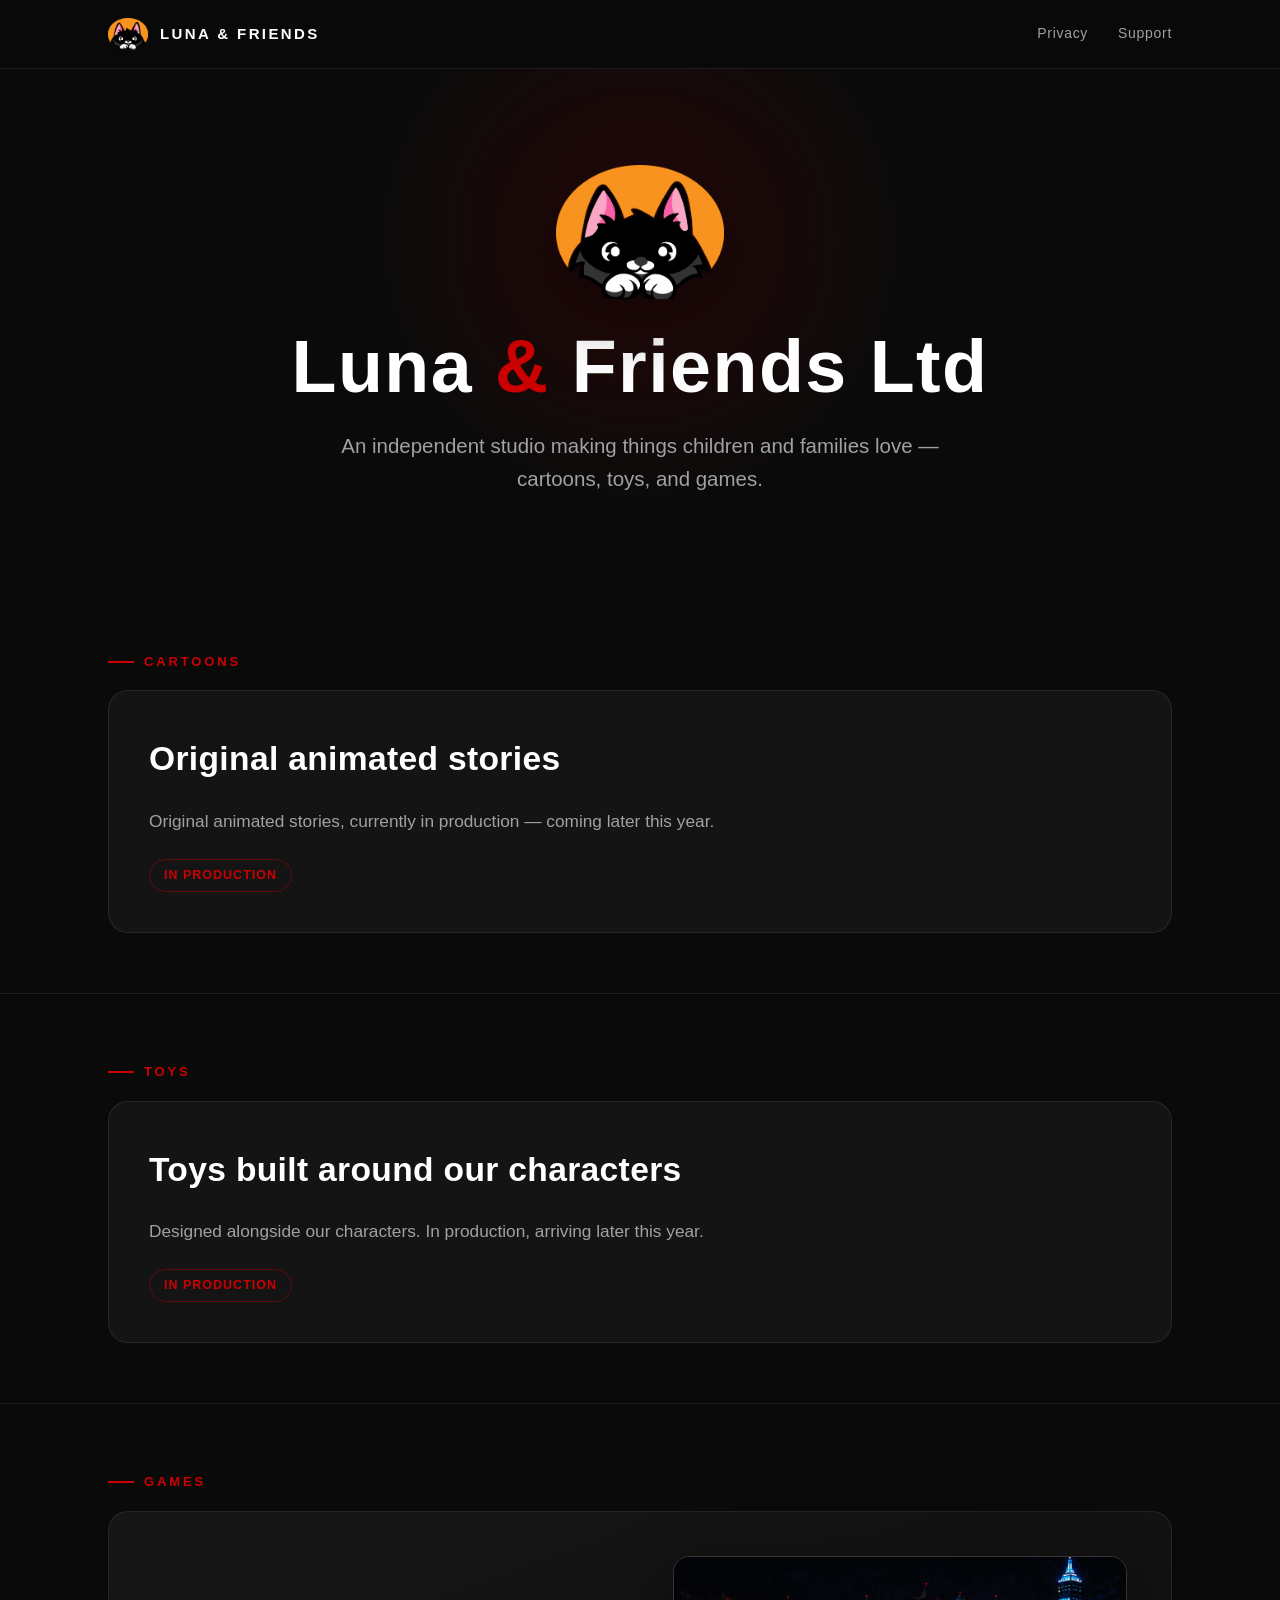
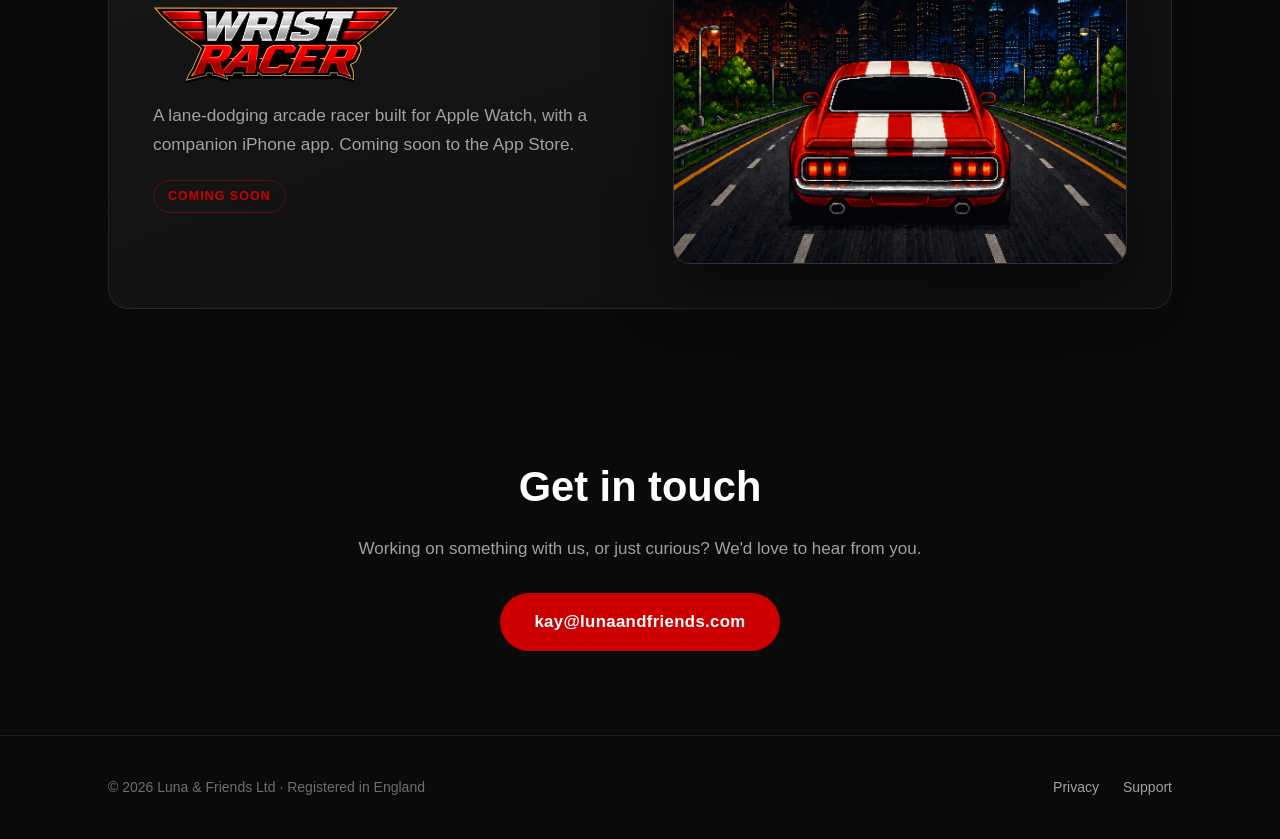
==== index.html @ 14984821 "Add copyright notice to footer on all pages Co-Authored-By: Claude Opus 4.8 (1M context) <noreply@an" ====
<!DOCTYPE html>
<html lang="en">
<head>
  <meta charset="UTF-8" />
  <meta name="viewport" content="width=device-width, initial-scale=1.0" />
  <title>Luna &amp; Friends Ltd — cartoons, toys &amp; games for children and families</title>
  <meta name="description" content="Luna & Friends Ltd is an independent studio making things children and families love — cartoons, toys, and games, including the Apple Watch racer Wrist Racer." />
  <meta name="theme-color" content="#0A0A0A" />
  <link rel="icon" href="images/favicon.ico" sizes="any" />
  <link rel="icon" type="image/png" sizes="32x32" href="images/favicon-32.png" />
  <link rel="icon" type="image/png" sizes="16x16" href="images/favicon-16.png" />
  <link rel="apple-touch-icon" href="images/apple-touch-icon.png" />
  <link rel="stylesheet" href="styles.css" />
</head>
<body>
  <header class="nav">
    <div class="wrap nav-inner">
      <a class="brand" href="index.html" aria-label="Luna & Friends home">
        <img src="images/mascot.png" alt="Luna & Friends mascot" />
        <span class="brand-name">Luna &amp; Friends</span>
      </a>
      <nav class="nav-links">
        <a href="privacy.html">Privacy</a>
        <a href="support.html">Support</a>
      </nav>
    </div>
  </header>

  <main>
    <section class="hero">
      <div class="wrap">
        <img class="hero-mascot" src="images/mascot.png" alt="Luna, the Luna & Friends cat mascot, in front of a warm sun" />
        <h1>Luna <span class="amp">&amp;</span> Friends Ltd</h1>
        <p class="tagline">An independent studio making things children and families love — cartoons, toys, and games.</p>
      </div>
    </section>

    <section class="section" id="cartoons">
      <div class="wrap">
        <p class="eyebrow">Cartoons</p>
        <div class="card">
          <h2>Original animated stories</h2>
          <p>Original animated stories, currently in production — coming later this year.</p>
          <span class="status">In production</span>
        </div>
      </div>
    </section>

    <section class="section" id="toys">
      <div class="wrap">
        <p class="eyebrow">Toys</p>
        <div class="card">
          <h2>Toys built around our characters</h2>
          <p>Designed alongside our characters. In production, arriving later this year.</p>
          <span class="status">In production</span>
        </div>
      </div>
    </section>

    <section class="section" id="games">
      <div class="wrap">
        <p class="eyebrow">Games</p>
        <div class="card game-card">
          <div class="game-copy">
            <h2 class="game-title"><img src="images/wrist-racer-logo.png" alt="Wrist Racer" /></h2>
            <p>A lane-dodging arcade racer built for Apple Watch, with a companion iPhone app. Coming soon to the App Store.</p>
            <span class="status">Coming soon</span>
          </div>
          <div class="game-media">
            <img src="images/wrist-racer-hero.png" alt="Wrist Racer key art — a red muscle car racing down a neon city highway" />
          </div>
        </div>
      </div>
    </section>

    <section class="contact" id="contact">
      <div class="wrap">
        <h2>Get in touch</h2>
        <p>Working on something with us, or just curious? We'd love to hear from you.</p>
        <a class="mail-btn" href="mailto:kay@lunaandfriends.com">kay@lunaandfriends.com</a>
      </div>
    </section>
  </main>

  <footer class="footer">
    <div class="wrap footer-inner">
      <span>&copy; 2026 Luna &amp; Friends Ltd · Registered in England</span>
      <nav class="footer-links">
        <a href="privacy.html">Privacy</a>
        <a href="support.html">Support</a>
      </nav>
    </div>
  </footer>
</body>
</html>
---- styles.css ----
/* Luna & Friends Ltd — dark premium */
:root {
  --bg: #0A0A0A;
  --bg-elev: #121212;
  --bg-card: #141414;
  --text: #FFFFFF;
  --muted: #A1A1A1;
  --muted-dim: #6E6E6E;
  --accent: #CC0000;
  --accent-hover: #FF1A1A;
  --border: rgba(255, 255, 255, 0.08);
  --border-strong: rgba(255, 255, 255, 0.14);
  --maxw: 1120px;
  --font: -apple-system, BlinkMacSystemFont, "Segoe UI", Roboto, Oxygen,
    Ubuntu, Cantarell, "Helvetica Neue", Arial, sans-serif;
}

* { box-sizing: border-box; }

html { -webkit-text-size-adjust: 100%; scroll-behavior: smooth; }

body {
  margin: 0;
  background: var(--bg);
  color: var(--text);
  font-family: var(--font);
  font-size: 17px;
  line-height: 1.65;
  -webkit-font-smoothing: antialiased;
  text-rendering: optimizeLegibility;
}

img { max-width: 100%; display: block; }

a { color: inherit; text-decoration: none; }

::selection { background: var(--accent); color: #fff; }

.wrap {
  width: 100%;
  max-width: var(--maxw);
  margin: 0 auto;
  padding: 0 28px;
}

/* ---------- Nav ---------- */
.nav {
  position: sticky;
  top: 0;
  z-index: 50;
  background: rgba(10, 10, 10, 0.82);
  backdrop-filter: saturate(160%) blur(14px);
  -webkit-backdrop-filter: saturate(160%) blur(14px);
  border-bottom: 1px solid var(--border);
}
.nav-inner {
  display: flex;
  align-items: center;
  justify-content: space-between;
  height: 68px;
}
.brand {
  display: flex;
  align-items: center;
  gap: 12px;
}
.brand img { width: 40px; height: 40px; object-fit: contain; }
.brand-name {
  font-size: 15px;
  font-weight: 700;
  letter-spacing: 0.16em;
  text-transform: uppercase;
}
.nav-links {
  display: flex;
  align-items: center;
  gap: 30px;
  font-size: 14px;
  font-weight: 500;
  letter-spacing: 0.05em;
}
.nav-links a {
  color: var(--muted);
  transition: color 0.18s ease;
}
.nav-links a:hover { color: var(--text); }

/* ---------- Hero ---------- */
.hero {
  text-align: center;
  padding: 96px 0 88px;
  position: relative;
  overflow: hidden;
}
.hero::before {
  content: "";
  position: absolute;
  top: -140px;
  left: 50%;
  transform: translateX(-50%);
  width: 620px;
  height: 620px;
  max-width: 120vw;
  background: radial-gradient(circle, rgba(204, 0, 0, 0.16) 0%, rgba(204, 0, 0, 0) 62%);
  pointer-events: none;
  z-index: 0;
}
.hero .wrap { position: relative; z-index: 1; }
.hero-mascot {
  width: 168px;
  height: auto;
  margin: 0 auto 30px;
  filter: drop-shadow(0 14px 40px rgba(0, 0, 0, 0.55));
}
.hero h1 {
  margin: 0;
  font-size: clamp(2.4rem, 7vw, 4.6rem);
  font-weight: 800;
  letter-spacing: 0.02em;
  line-height: 1.02;
}
.hero h1 .amp { color: var(--accent); }
.hero .tagline {
  margin: 26px auto 0;
  max-width: 620px;
  font-size: clamp(1.05rem, 2.4vw, 1.28rem);
  color: var(--muted);
  line-height: 1.6;
}

/* ---------- Section frame ---------- */
.section { padding: 60px 0; }
.section + .section { border-top: 1px solid var(--border); }

.eyebrow {
  display: inline-flex;
  align-items: center;
  gap: 10px;
  font-size: 13px;
  font-weight: 700;
  letter-spacing: 0.22em;
  text-transform: uppercase;
  color: var(--accent);
  margin: 0 0 18px;
}
.eyebrow::before {
  content: "";
  width: 26px;
  height: 2px;
  background: var(--accent);
  display: inline-block;
}

.card {
  display: grid;
  grid-template-columns: 1fr;
  gap: 20px;
  background: var(--bg-card);
  border: 1px solid var(--border);
  border-radius: 20px;
  padding: 40px;
  transition: border-color 0.2s ease, transform 0.2s ease;
}
.card:hover { border-color: var(--border-strong); }
.card h2 {
  margin: 0;
  font-size: clamp(1.6rem, 4vw, 2.1rem);
  font-weight: 800;
  letter-spacing: 0.01em;
}
.card p {
  margin: 0;
  color: var(--muted);
  max-width: 640px;
  font-size: 1.08rem;
}
.status {
  display: inline-block;
  justify-self: start;
  margin-top: 4px;
  font-size: 12.5px;
  font-weight: 600;
  letter-spacing: 0.08em;
  text-transform: uppercase;
  color: var(--accent);
  border: 1px solid rgba(204, 0, 0, 0.4);
  border-radius: 999px;
  padding: 5px 14px;
}

/* Featured game card with hero image */
.game-card {
  grid-template-columns: 1.05fr 1fr;
  align-items: center;
  gap: 44px;
  padding: 44px;
  background: linear-gradient(160deg, #161616 0%, #0f0f0f 100%);
}
.game-card .game-copy { display: flex; flex-direction: column; gap: 18px; align-items: flex-start; }
.game-media {
  border-radius: 16px;
  overflow: hidden;
  border: 1px solid var(--border-strong);
  box-shadow: 0 24px 60px rgba(0, 0, 0, 0.5);
  line-height: 0;
}
.game-media img { width: 100%; height: auto; }

/* Wrist Racer wordmark used as the card title */
.game-title { margin: 0; line-height: 0; }
.game-title img {
  width: 300px;
  max-width: 82%;
  height: auto;
  display: block;
}

/* ---------- Contact ---------- */
.contact { text-align: center; padding: 84px 0; }
.contact h2 {
  margin: 0 0 14px;
  font-size: clamp(1.8rem, 5vw, 2.6rem);
  font-weight: 800;
}
.contact p { margin: 0 0 30px; color: var(--muted); }
.mail-btn {
  display: inline-block;
  background: var(--accent);
  color: #fff;
  font-weight: 700;
  letter-spacing: 0.02em;
  font-size: 1.05rem;
  padding: 15px 34px;
  border-radius: 999px;
  transition: background 0.18s ease, transform 0.18s ease;
}
.mail-btn:hover { background: var(--accent-hover); transform: translateY(-1px); }

/* ---------- Footer ---------- */
.footer {
  border-top: 1px solid var(--border);
  padding: 40px 0;
  color: var(--muted-dim);
  font-size: 14px;
}
.footer-inner {
  display: flex;
  flex-wrap: wrap;
  align-items: center;
  justify-content: space-between;
  gap: 16px;
}
.footer-links { display: flex; gap: 24px; }
.footer-links a { color: var(--muted); transition: color 0.18s ease; }
.footer-links a:hover { color: var(--text); }

/* ---------- Content pages (privacy / support) ---------- */
.page { padding: 64px 0 40px; }
.page-head { max-width: 760px; }
.page-head h1 {
  margin: 0 0 10px;
  font-size: clamp(2rem, 6vw, 3rem);
  font-weight: 800;
}
.page-head .updated {
  color: var(--muted-dim);
  font-size: 14px;
  letter-spacing: 0.04em;
}
.prose { max-width: 760px; margin-top: 40px; }
.prose h2 {
  font-size: 1.35rem;
  font-weight: 700;
  margin: 40px 0 12px;
}
.prose p { color: var(--muted); margin: 0 0 18px; }
.prose ul { color: var(--muted); padding-left: 22px; margin: 0 0 18px; }
.prose li { margin-bottom: 10px; }
.prose a { color: var(--accent); }
.prose a:hover { color: var(--accent-hover); }
.prose strong { color: var(--text); font-weight: 600; }

/* ---------- Responsive ---------- */
@media (max-width: 760px) {
  body { font-size: 16px; }
  .wrap { padding: 0 20px; }
  .brand-name { display: none; }
  .nav-links { gap: 22px; }
  .hero { padding: 66px 0 58px; }
  .hero-mascot { width: 132px; }
  .card { padding: 30px 24px; }
  .game-card { grid-template-columns: 1fr; gap: 28px; padding: 28px 22px; }
  .game-card .game-media { order: -1; }
  .section { padding: 46px 0; }
  .contact { padding: 62px 0; }
}
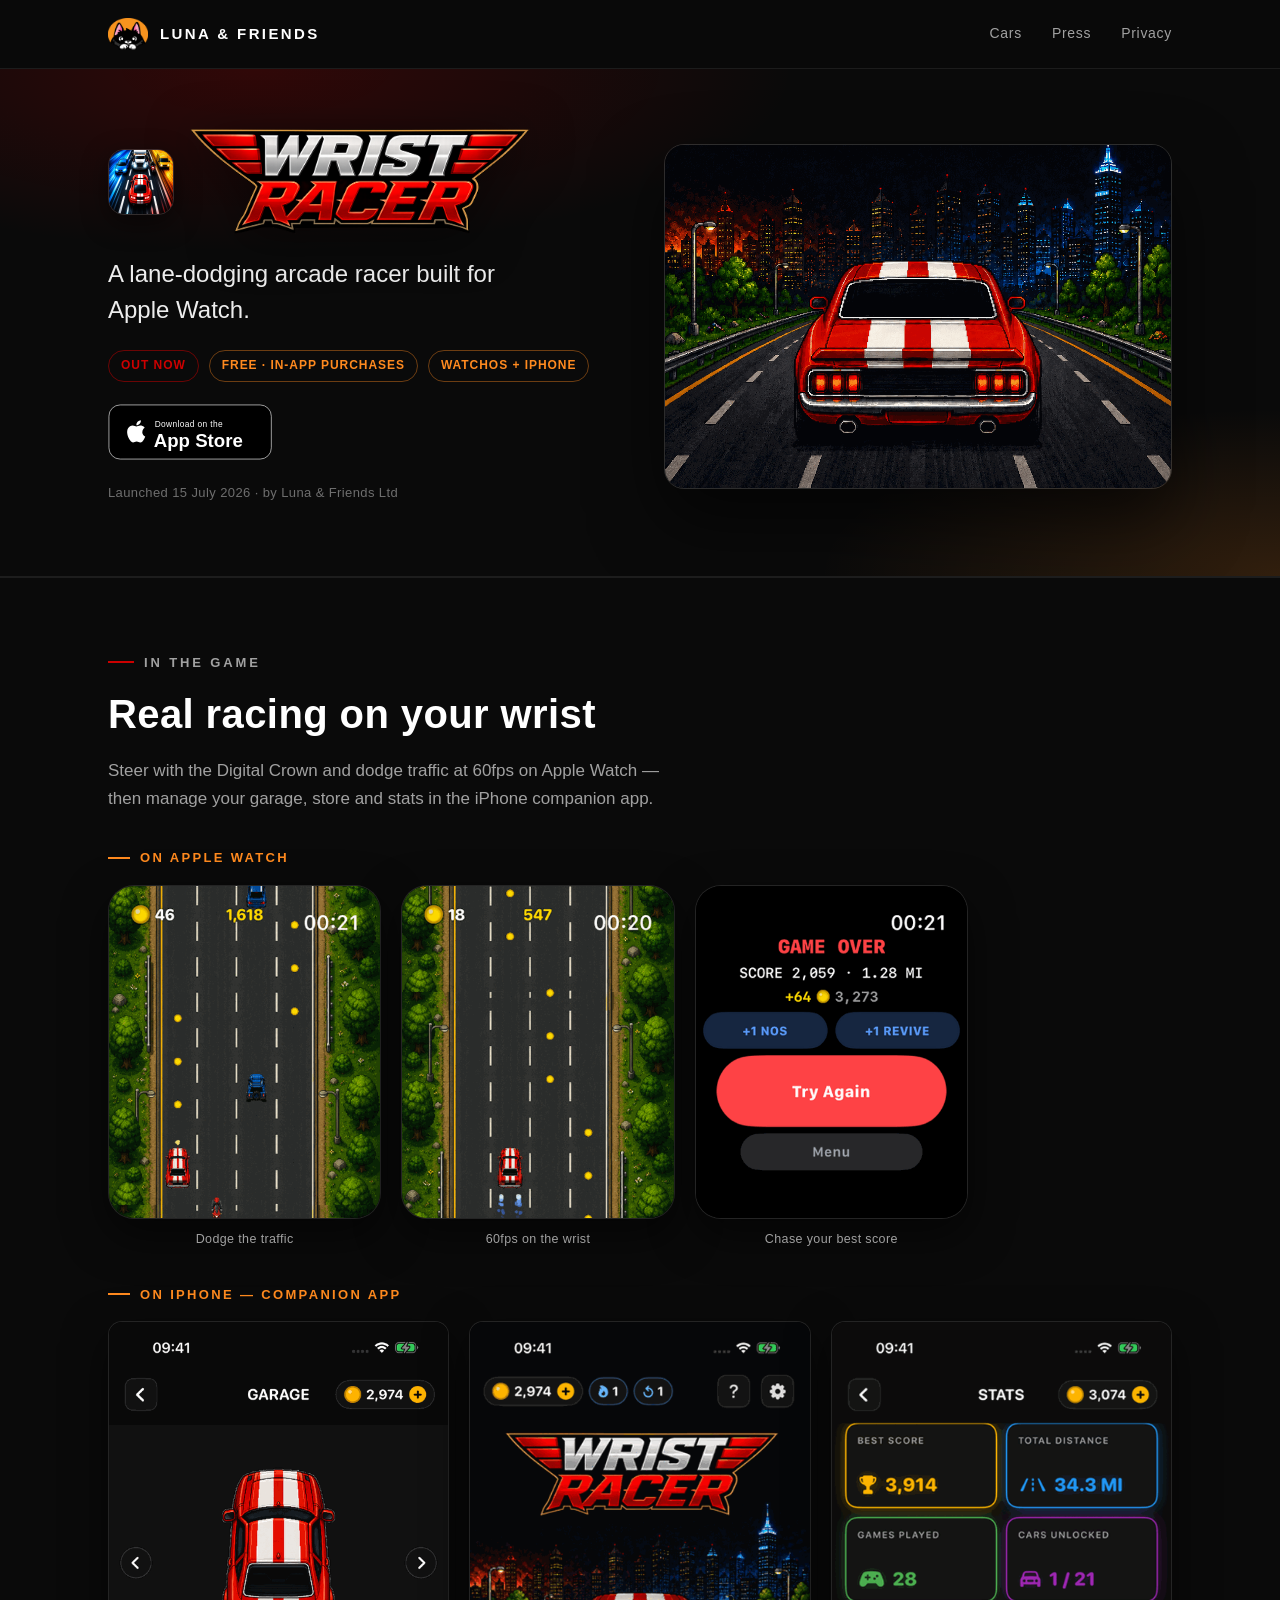
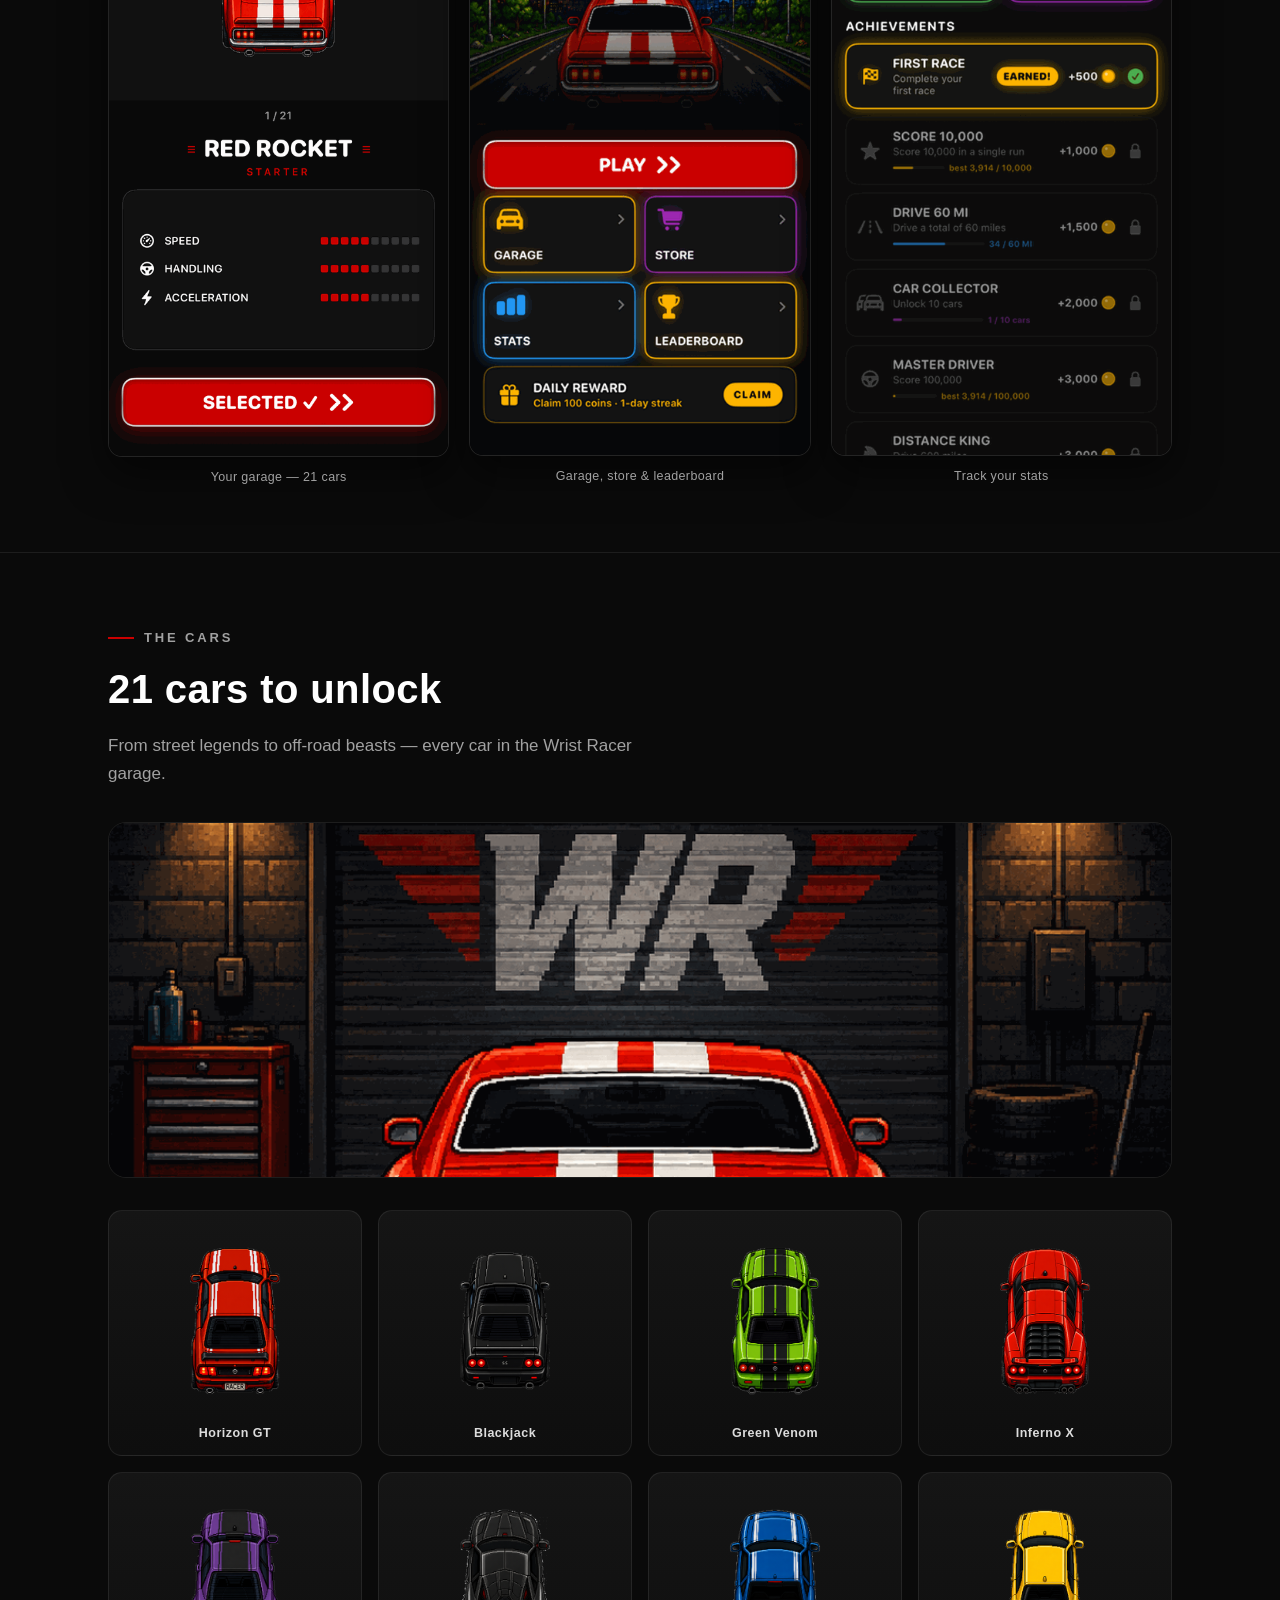
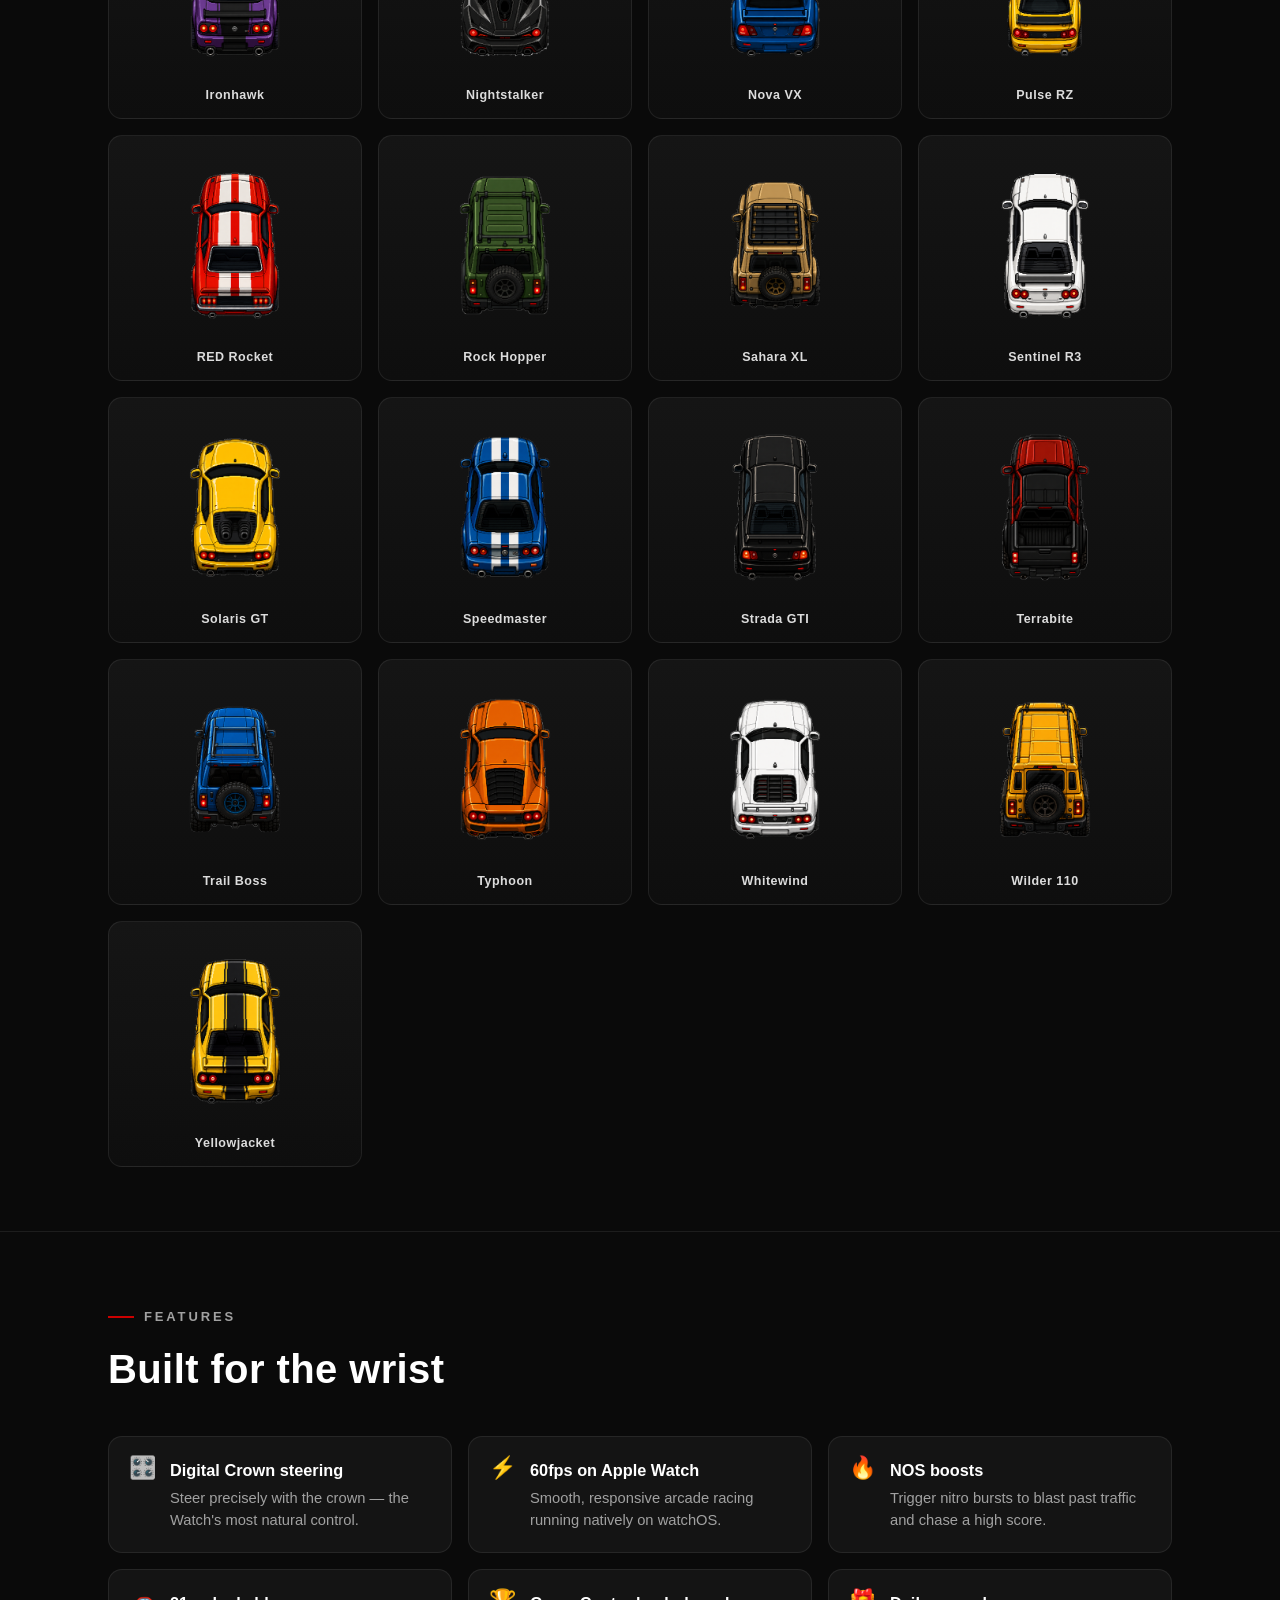
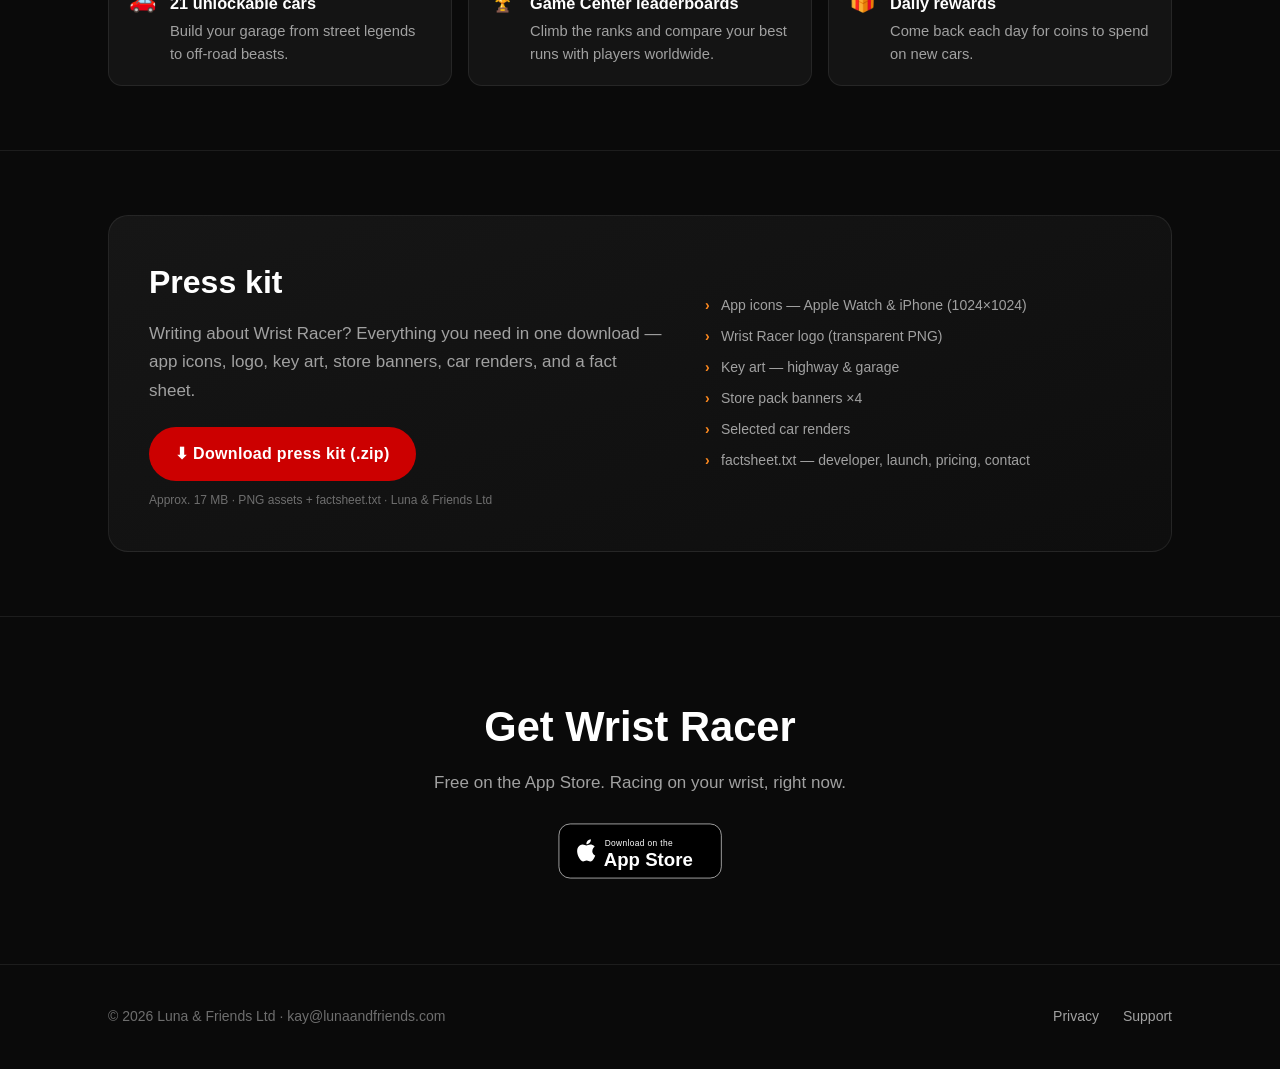
==== commit 9407d574: "Rebuild home as Wrist Racer launch page (App Store live) - Hero with logo lockup, App Store badge, h" ====
--- a/index.html
+++ b/index.html
@@ -3,16 +3,20 @@
 <head>
   <meta charset="UTF-8" />
   <meta name="viewport" content="width=device-width, initial-scale=1.0" />
-  <title>Luna &amp; Friends Ltd — cartoons, toys &amp; games for children and families</title>
-  <meta name="description" content="Luna & Friends Ltd is an independent studio making things children and families love — cartoons, toys, and games, including the Apple Watch racer Wrist Racer." />
+  <title>Wrist Racer — a lane-dodging arcade racer for Apple Watch | Luna &amp; Friends Ltd</title>
+  <meta name="description" content="Wrist Racer is a lane-dodging arcade racer built for Apple Watch — Digital Crown steering, 60fps, NOS boosts, 21 unlockable cars, Game Center leaderboards. Free on the App Store, with an iPhone companion app." />
   <meta name="theme-color" content="#0A0A0A" />
+  <meta property="og:title" content="Wrist Racer — arcade racing on your wrist" />
+  <meta property="og:description" content="A lane-dodging arcade racer built for Apple Watch. Free on the App Store, with an iPhone companion app." />
+  <meta property="og:image" content="https://lunaandfriends.com/images/shots/garage.png" />
+  <meta property="og:type" content="website" />
   <link rel="icon" href="images/favicon.ico" sizes="any" />
   <link rel="icon" type="image/png" sizes="32x32" href="images/favicon-32.png" />
   <link rel="icon" type="image/png" sizes="16x16" href="images/favicon-16.png" />
   <link rel="apple-touch-icon" href="images/apple-touch-icon.png" />
   <link rel="stylesheet" href="styles.css" />
 </head>
-<body>
+<body class="lp">
   <header class="nav">
     <div class="wrap nav-inner">
       <a class="brand" href="index.html" aria-label="Luna & Friends home">
@@ -20,71 +24,184 @@
         <span class="brand-name">Luna &amp; Friends</span>
       </a>
       <nav class="nav-links">
+        <a href="#cars">Cars</a>
+        <a href="#press">Press</a>
         <a href="privacy.html">Privacy</a>
-        <a href="support.html">Support</a>
       </nav>
     </div>
   </header>
 
   <main>
-    <section class="hero">
-      <div class="wrap">
-        <img class="hero-mascot" src="images/mascot.png" alt="Luna, the Luna & Friends cat mascot, in front of a warm sun" />
-        <h1>Luna <span class="amp">&amp;</span> Friends Ltd</h1>
-        <p class="tagline">An independent studio making things children and families love — cartoons, toys, and games.</p>
-      </div>
-    </section>
-
-    <section class="section" id="cartoons">
-      <div class="wrap">
-        <p class="eyebrow">Cartoons</p>
-        <div class="card">
-          <h2>Original animated stories</h2>
-          <p>Original animated stories, currently in production — coming later this year.</p>
-          <span class="status">In production</span>
-        </div>
-      </div>
-    </section>
-
-    <section class="section" id="toys">
-      <div class="wrap">
-        <p class="eyebrow">Toys</p>
-        <div class="card">
-          <h2>Toys built around our characters</h2>
-          <p>Designed alongside our characters. In production, arriving later this year.</p>
-          <span class="status">In production</span>
-        </div>
-      </div>
-    </section>
-
-    <section class="section" id="games">
-      <div class="wrap">
-        <p class="eyebrow">Games</p>
-        <div class="card game-card">
-          <div class="game-copy">
-            <h2 class="game-title"><img src="images/wrist-racer-logo.png" alt="Wrist Racer" /></h2>
-            <p>A lane-dodging arcade racer built for Apple Watch, with a companion iPhone app. Coming soon to the App Store.</p>
-            <span class="status">Coming soon</span>
+    <!-- ===================== HERO ===================== -->
+    <section class="lp-hero">
+      <div class="wrap lp-hero-inner">
+        <div class="lp-hero-copy">
+          <div class="lp-lockup">
+            <img class="lp-appicon" src="images/appicon.png" alt="Wrist Racer app icon" />
+            <img class="lp-logo" src="images/wrist-racer-logo.png" alt="Wrist Racer" />
           </div>
-          <div class="game-media">
-            <img src="images/wrist-racer-hero.png" alt="Wrist Racer key art — a red muscle car racing down a neon city highway" />
+          <p class="lp-tagline">A lane-dodging arcade racer built for Apple Watch.</p>
+          <p class="lp-meta">
+            <span class="lp-chip live">Out now</span>
+            <span class="lp-chip">Free · in-app purchases</span>
+            <span class="lp-chip">watchOS + iPhone</span>
+          </p>
+          <a class="appstore-badge" href="https://apps.apple.com/app/wrist-racer-watch-racing/id6788880278" target="_blank" rel="noopener" aria-label="Download Wrist Racer on the App Store">
+            <svg viewBox="0 0 176 60" role="img" aria-label="Download on the App Store" xmlns="http://www.w3.org/2000/svg">
+              <rect x="1" y="1" width="174" height="58" rx="12" fill="#000000" stroke="#A6A6A6" stroke-width="1"/>
+              <path transform="translate(17,16) scale(1.16)" fill="#ffffff" d="M17.05 12.04c-.03-2.6 2.13-3.85 2.22-3.91-1.21-1.77-3.1-2.02-3.77-2.05-1.6-.16-3.13.94-3.94.94-.81 0-2.07-.92-3.4-.9-1.75.03-3.36 1.02-4.26 2.58-1.82 3.15-.47 7.82 1.3 10.38.86 1.25 1.89 2.66 3.24 2.61 1.3-.05 1.79-.84 3.36-.84 1.57 0 2.01.84 3.39.81 1.4-.02 2.29-1.28 3.15-2.54.99-1.46 1.4-2.87 1.42-2.94-.03-.01-2.72-1.04-2.75-4.15zM14.62 4.44c.72-.87 1.2-2.08 1.07-3.29-1.03.04-2.28.69-3.02 1.56-.66.77-1.24 2-1.09 3.18 1.15.09 2.32-.58 3.04-1.45z"/>
+              <text x="50" y="25" fill="#ffffff" font-family="-apple-system,BlinkMacSystemFont,Helvetica,Arial,sans-serif" font-size="9" letter-spacing="0.4">Download on the</text>
+              <text x="49" y="46" fill="#ffffff" font-family="-apple-system,BlinkMacSystemFont,Helvetica,Arial,sans-serif" font-size="20" font-weight="600">App Store</text>
+            </svg>
+          </a>
+          <p class="launch-note">Launched 15 July 2026 · by Luna &amp; Friends Ltd</p>
+        </div>
+        <div class="lp-hero-media">
+          <img src="images/wrist-racer-hero.png" alt="Wrist Racer — a red muscle car racing down a neon pixel-art city highway" width="1000" height="677" />
+        </div>
+      </div>
+    </section>
+
+    <!-- ===================== GAMEPLAY ===================== -->
+    <section class="lp-section" id="gameplay">
+      <div class="wrap">
+        <div class="lp-head">
+          <p class="eyebrow">In the game</p>
+          <h2>Real racing on your wrist</h2>
+          <p>Steer with the Digital Crown and dodge traffic at 60fps on Apple Watch — then manage your garage, store and stats in the iPhone companion app.</p>
+        </div>
+
+        <p class="screens-label">On Apple Watch</p>
+        <div class="screens-row watch">
+          <figure class="screen watch">
+            <img loading="lazy" decoding="async" src="images/screens/watch_race1.png" alt="Wrist Racer gameplay on Apple Watch — dodging traffic on the highway" />
+            <figcaption>Dodge the traffic</figcaption>
+          </figure>
+          <figure class="screen watch">
+            <img loading="lazy" decoding="async" src="images/screens/watch_race2.png" alt="Wrist Racer gameplay on Apple Watch — racing down the road" />
+            <figcaption>60fps on the wrist</figcaption>
+          </figure>
+          <figure class="screen watch">
+            <img loading="lazy" decoding="async" src="images/screens/watch_gameover.png" alt="Wrist Racer game-over screen showing score, NOS and revive" />
+            <figcaption>Chase your best score</figcaption>
+          </figure>
+        </div>
+
+        <p class="screens-label">On iPhone — companion app</p>
+        <div class="screens-row phone">
+          <figure class="screen phone">
+            <img loading="lazy" decoding="async" src="images/screens/phone_garage.png" alt="Wrist Racer iPhone garage screen with the RED Rocket car" />
+            <figcaption>Your garage — 21 cars</figcaption>
+          </figure>
+          <figure class="screen phone">
+            <img loading="lazy" decoding="async" src="images/screens/phone_home.png" alt="Wrist Racer iPhone home screen — play, garage, store and leaderboard" />
+            <figcaption>Garage, store &amp; leaderboard</figcaption>
+          </figure>
+          <figure class="screen phone">
+            <img loading="lazy" decoding="async" src="images/screens/phone_stats.png" alt="Wrist Racer iPhone stats screen with achievements" />
+            <figcaption>Track your stats</figcaption>
+          </figure>
+        </div>
+      </div>
+    </section>
+
+    <!-- ===================== THE CARS ===================== -->
+    <section class="lp-section" id="cars">
+      <div class="wrap">
+        <div class="lp-head">
+          <p class="eyebrow">The cars</p>
+          <h2>21 cars to unlock</h2>
+          <p>From street legends to off-road beasts — every car in the Wrist Racer garage.</p>
+        </div>
+        <figure class="flavour">
+          <img loading="lazy" decoding="async" src="images/shots/garage.png" alt="Pixel-art Wrist Racer garage with the RED Rocket muscle car" />
+        </figure>
+        <div class="cars-grid">
+          <div class="car-cell"><img loading="lazy" decoding="async" src="images/cars/horizon_gt.png" alt="Horizon GT" /><span>Horizon GT</span></div>
+          <div class="car-cell"><img loading="lazy" decoding="async" src="images/cars/blackjack.png" alt="Blackjack" /><span>Blackjack</span></div>
+          <div class="car-cell"><img loading="lazy" decoding="async" src="images/cars/green_venom.png" alt="Green Venom" /><span>Green Venom</span></div>
+          <div class="car-cell"><img loading="lazy" decoding="async" src="images/cars/inferno_x.png" alt="Inferno X" /><span>Inferno X</span></div>
+          <div class="car-cell"><img loading="lazy" decoding="async" src="images/cars/ironhawk.png" alt="Ironhawk" /><span>Ironhawk</span></div>
+          <div class="car-cell"><img loading="lazy" decoding="async" src="images/cars/nightstalker.png" alt="Nightstalker" /><span>Nightstalker</span></div>
+          <div class="car-cell"><img loading="lazy" decoding="async" src="images/cars/nova_vx.png" alt="Nova VX" /><span>Nova VX</span></div>
+          <div class="car-cell"><img loading="lazy" decoding="async" src="images/cars/pulse_rz.png" alt="Pulse RZ" /><span>Pulse RZ</span></div>
+          <div class="car-cell"><img loading="lazy" decoding="async" src="images/cars/red_rocket.png" alt="RED Rocket" /><span>RED Rocket</span></div>
+          <div class="car-cell"><img loading="lazy" decoding="async" src="images/cars/rock_hopper.png" alt="Rock Hopper" /><span>Rock Hopper</span></div>
+          <div class="car-cell"><img loading="lazy" decoding="async" src="images/cars/sahara_xl.png" alt="Sahara XL" /><span>Sahara XL</span></div>
+          <div class="car-cell"><img loading="lazy" decoding="async" src="images/cars/sentinel_r3.png" alt="Sentinel R3" /><span>Sentinel R3</span></div>
+          <div class="car-cell"><img loading="lazy" decoding="async" src="images/cars/solaris_gt.png" alt="Solaris GT" /><span>Solaris GT</span></div>
+          <div class="car-cell"><img loading="lazy" decoding="async" src="images/cars/speedmaster.png" alt="Speedmaster" /><span>Speedmaster</span></div>
+          <div class="car-cell"><img loading="lazy" decoding="async" src="images/cars/strada_gti.png" alt="Strada GTI" /><span>Strada GTI</span></div>
+          <div class="car-cell"><img loading="lazy" decoding="async" src="images/cars/terrabite.png" alt="Terrabite" /><span>Terrabite</span></div>
+          <div class="car-cell"><img loading="lazy" decoding="async" src="images/cars/trail_boss.png" alt="Trail Boss" /><span>Trail Boss</span></div>
+          <div class="car-cell"><img loading="lazy" decoding="async" src="images/cars/typhoon.png" alt="Typhoon" /><span>Typhoon</span></div>
+          <div class="car-cell"><img loading="lazy" decoding="async" src="images/cars/whitewind.png" alt="Whitewind" /><span>Whitewind</span></div>
+          <div class="car-cell"><img loading="lazy" decoding="async" src="images/cars/wilder_110.png" alt="Wilder 110" /><span>Wilder 110</span></div>
+          <div class="car-cell"><img loading="lazy" decoding="async" src="images/cars/yellowjacket.png" alt="Yellowjacket" /><span>Yellowjacket</span></div>
+        </div>
+      </div>
+    </section>
+
+    <!-- ===================== FEATURES ===================== -->
+    <section class="lp-section" id="features">
+      <div class="wrap">
+        <div class="lp-head">
+          <p class="eyebrow">Features</p>
+          <h2>Built for the wrist</h2>
+        </div>
+        <div class="features-grid">
+          <div class="feature"><span class="fi">🎛️</span><div><h3>Digital Crown steering</h3><p>Steer precisely with the crown — the Watch's most natural control.</p></div></div>
+          <div class="feature"><span class="fi">⚡</span><div><h3>60fps on Apple Watch</h3><p>Smooth, responsive arcade racing running natively on watchOS.</p></div></div>
+          <div class="feature"><span class="fi">🔥</span><div><h3>NOS boosts</h3><p>Trigger nitro bursts to blast past traffic and chase a high score.</p></div></div>
+          <div class="feature"><span class="fi">🚗</span><div><h3>21 unlockable cars</h3><p>Build your garage from street legends to off-road beasts.</p></div></div>
+          <div class="feature"><span class="fi">🏆</span><div><h3>Game Center leaderboards</h3><p>Climb the ranks and compare your best runs with players worldwide.</p></div></div>
+          <div class="feature"><span class="fi">🎁</span><div><h3>Daily rewards</h3><p>Come back each day for coins to spend on new cars.</p></div></div>
+        </div>
+      </div>
+    </section>
+
+    <!-- ===================== PRESS KIT ===================== -->
+    <section class="lp-section" id="press">
+      <div class="wrap">
+        <div class="presskit">
+          <div>
+            <h2>Press kit</h2>
+            <p>Writing about Wrist Racer? Everything you need in one download — app icons, logo, key art, store banners, car renders, and a fact sheet.</p>
+            <a class="dl-btn" href="presskit.zip" download>⬇ Download press kit (.zip)</a>
+            <span class="dl-sub">Approx. 17 MB · PNG assets + factsheet.txt · Luna &amp; Friends Ltd</span>
           </div>
-        </div>
-      </div>
-    </section>
-
-    <section class="contact" id="contact">
-      <div class="wrap">
-        <h2>Get in touch</h2>
-        <p>Working on something with us, or just curious? We'd love to hear from you.</p>
-        <a class="mail-btn" href="mailto:kay@lunaandfriends.com">kay@lunaandfriends.com</a>
+          <ul class="presskit-list">
+            <li>App icons — Apple Watch &amp; iPhone (1024×1024)</li>
+            <li>Wrist Racer logo (transparent PNG)</li>
+            <li>Key art — highway &amp; garage</li>
+            <li>Store pack banners ×4</li>
+            <li>Selected car renders</li>
+            <li>factsheet.txt — developer, launch, pricing, contact</li>
+          </ul>
+        </div>
+      </div>
+    </section>
+
+    <!-- ===================== FINAL CTA ===================== -->
+    <section class="lp-cta">
+      <div class="wrap">
+        <h2>Get Wrist Racer</h2>
+        <p>Free on the App Store. Racing on your wrist, right now.</p>
+        <a class="appstore-badge" href="https://apps.apple.com/app/wrist-racer-watch-racing/id6788880278" target="_blank" rel="noopener" aria-label="Download Wrist Racer on the App Store">
+          <svg viewBox="0 0 176 60" role="img" aria-label="Download on the App Store" xmlns="http://www.w3.org/2000/svg">
+            <rect x="1" y="1" width="174" height="58" rx="12" fill="#000000" stroke="#A6A6A6" stroke-width="1"/>
+            <path transform="translate(17,16) scale(1.16)" fill="#ffffff" d="M17.05 12.04c-.03-2.6 2.13-3.85 2.22-3.91-1.21-1.77-3.1-2.02-3.77-2.05-1.6-.16-3.13.94-3.94.94-.81 0-2.07-.92-3.4-.9-1.75.03-3.36 1.02-4.26 2.58-1.82 3.15-.47 7.82 1.3 10.38.86 1.25 1.89 2.66 3.24 2.61 1.3-.05 1.79-.84 3.36-.84 1.57 0 2.01.84 3.39.81 1.4-.02 2.29-1.28 3.15-2.54.99-1.46 1.4-2.87 1.42-2.94-.03-.01-2.72-1.04-2.75-4.15zM14.62 4.44c.72-.87 1.2-2.08 1.07-3.29-1.03.04-2.28.69-3.02 1.56-.66.77-1.24 2-1.09 3.18 1.15.09 2.32-.58 3.04-1.45z"/>
+            <text x="50" y="25" fill="#ffffff" font-family="-apple-system,BlinkMacSystemFont,Helvetica,Arial,sans-serif" font-size="9" letter-spacing="0.4">Download on the</text>
+            <text x="49" y="46" fill="#ffffff" font-family="-apple-system,BlinkMacSystemFont,Helvetica,Arial,sans-serif" font-size="20" font-weight="600">App Store</text>
+          </svg>
+        </a>
       </div>
     </section>
   </main>
 
   <footer class="footer">
     <div class="wrap footer-inner">
-      <span>&copy; 2026 Luna &amp; Friends Ltd · Registered in England</span>
+      <span>&copy; 2026 Luna &amp; Friends Ltd · <a href="mailto:kay@lunaandfriends.com" style="color:inherit">kay@lunaandfriends.com</a></span>
       <nav class="footer-links">
         <a href="privacy.html">Privacy</a>
         <a href="support.html">Support</a>
--- a/styles.css
+++ b/styles.css
@@ -8,6 +8,8 @@
   --muted-dim: #6E6E6E;
   --accent: #CC0000;
   --accent-hover: #FF1A1A;
+  --amber: #FF8A1F;
+  --amber-dim: #C2621A;
   --border: rgba(255, 255, 255, 0.08);
   --border-strong: rgba(255, 255, 255, 0.14);
   --maxw: 1120px;
@@ -294,3 +296,167 @@
   .section { padding: 46px 0; }
   .contact { padding: 62px 0; }
 }
+
+/* ============================================================
+   Wrist Racer launch page
+   ============================================================ */
+.lp { overflow-x: hidden; }
+
+/* App Store badge */
+.appstore-badge { display: inline-block; line-height: 0; border-radius: 12px; transition: transform 0.18s ease, box-shadow 0.18s ease; }
+.appstore-badge:hover { transform: translateY(-2px); box-shadow: 0 10px 30px rgba(0,0,0,0.5); }
+.appstore-badge svg { display: block; height: 56px; width: auto; }
+
+/* ---------- Hero ---------- */
+.lp-hero {
+  position: relative;
+  padding: 60px 0 72px;
+  overflow: hidden;
+  border-bottom: 1px solid var(--border);
+}
+.lp-hero::before {
+  content: "";
+  position: absolute; inset: 0;
+  background:
+    radial-gradient(70% 60% at 20% 0%, rgba(204,0,0,0.20), rgba(204,0,0,0) 60%),
+    radial-gradient(60% 55% at 100% 100%, rgba(255,138,31,0.16), rgba(255,138,31,0) 60%);
+  pointer-events: none;
+}
+.lp-hero-inner {
+  position: relative; z-index: 1;
+  display: grid;
+  grid-template-columns: 1fr 1fr;
+  gap: 48px;
+  align-items: center;
+}
+.lp-hero-copy { display: flex; flex-direction: column; align-items: flex-start; gap: 22px; }
+.lp-lockup { display: flex; align-items: center; gap: 16px; }
+.lp-appicon {
+  width: 66px; height: 66px; border-radius: 16px;
+  border: 1px solid var(--border-strong);
+  box-shadow: 0 8px 24px rgba(0,0,0,0.5);
+}
+.lp-logo { width: min(340px, 78%); height: auto; filter: drop-shadow(0 8px 24px rgba(0,0,0,0.5)); }
+.lp-tagline { margin: 0; font-size: clamp(1.15rem, 2.4vw, 1.5rem); line-height: 1.5; color: #EDEDED; max-width: 30ch; }
+.lp-meta {
+  display: flex; flex-wrap: wrap; gap: 10px; margin: 0;
+}
+.lp-chip {
+  font-size: 12px; font-weight: 700; letter-spacing: 0.08em; text-transform: uppercase;
+  color: var(--amber); border: 1px solid rgba(255,138,31,0.4); border-radius: 999px; padding: 5px 12px;
+}
+.lp-chip.live { color: var(--accent); border-color: rgba(204,0,0,0.5); }
+.lp-hero-media {
+  position: relative;
+  border-radius: 20px; overflow: hidden;
+  border: 1px solid var(--border-strong);
+  box-shadow: 0 30px 70px rgba(0,0,0,0.6);
+  line-height: 0;
+}
+.lp-hero-media img { width: 100%; height: auto; }
+.launch-note { font-size: 13px; color: var(--muted-dim); letter-spacing: 0.03em; margin: 0; }
+
+/* ---------- Generic launch section ---------- */
+.lp-section { padding: 64px 0; border-top: 1px solid var(--border); }
+.lp-head { margin-bottom: 34px; }
+.lp-head h2 { margin: 8px 0 0; font-size: clamp(1.7rem, 4.4vw, 2.5rem); font-weight: 800; letter-spacing: 0.01em; }
+.lp-head p { margin: 10px 0 0; color: var(--muted); max-width: 60ch; }
+
+/* ---------- Gameplay gallery ---------- */
+.shot-grid { display: grid; grid-template-columns: repeat(2, 1fr); gap: 20px; }
+.shot { margin: 0; border-radius: 16px; overflow: hidden; border: 1px solid var(--border); background: var(--bg-card); }
+.shot img { width: 100%; aspect-ratio: 16 / 10; object-fit: cover; display: block; }
+.shot figcaption { padding: 12px 16px; font-size: 13px; color: var(--muted); letter-spacing: 0.04em; text-transform: uppercase; font-weight: 600; }
+.shot.wide { grid-column: span 2; }
+
+/* ---------- Real screenshots ---------- */
+.screens-label {
+  display: flex; align-items: center; gap: 10px;
+  margin: 34px 0 16px; font-size: 13px; font-weight: 700;
+  letter-spacing: 0.18em; text-transform: uppercase; color: var(--amber);
+}
+.screens-label:first-of-type { margin-top: 4px; }
+.screens-label::before { content: ""; width: 22px; height: 2px; background: var(--amber); }
+.screens-row { display: grid; gap: 20px; }
+.screens-row.watch { grid-template-columns: repeat(auto-fit, minmax(150px, 1fr)); max-width: 860px; }
+.screens-row.phone { grid-template-columns: repeat(auto-fit, minmax(200px, 1fr)); }
+.screen { margin: 0; text-align: center; }
+.screen img {
+  width: 100%; height: auto; display: block; background: #000;
+  border: 1px solid var(--border-strong);
+  box-shadow: 0 16px 44px rgba(0, 0, 0, 0.55);
+  border-radius: 14px;
+}
+.screen.watch img { border-radius: 26px; }
+.screen figcaption { margin-top: 10px; font-size: 12.5px; color: var(--muted); letter-spacing: 0.03em; }
+
+/* Key-art flavour banner */
+.flavour { margin: 0 0 32px; border-radius: 18px; overflow: hidden; border: 1px solid var(--border); line-height: 0; }
+.flavour img { width: 100%; aspect-ratio: 24 / 8; object-fit: cover; object-position: center 42%; display: block; }
+
+/* ---------- Cars grid ---------- */
+.cars-grid { display: grid; grid-template-columns: repeat(4, 1fr); gap: 16px; }
+.car-cell {
+  display: flex; flex-direction: column; align-items: center; gap: 8px;
+  background: linear-gradient(180deg, #151515, #0e0e0e);
+  border: 1px solid var(--border); border-radius: 14px; padding: 16px 10px 12px;
+  transition: border-color 0.18s ease, transform 0.18s ease;
+}
+.car-cell:hover { border-color: rgba(255,138,31,0.45); transform: translateY(-2px); }
+.car-cell img { width: 100%; max-width: 150px; height: auto; }
+.car-cell span { font-size: 12.5px; font-weight: 600; letter-spacing: 0.04em; color: #DcDcDc; text-align: center; }
+
+/* ---------- Features ---------- */
+.features-grid { display: grid; grid-template-columns: repeat(3, 1fr); gap: 16px; }
+.feature {
+  display: flex; gap: 14px; align-items: flex-start;
+  background: var(--bg-card); border: 1px solid var(--border); border-radius: 14px; padding: 20px;
+}
+.feature .fi { font-size: 22px; line-height: 1; flex: 0 0 auto; filter: saturate(1.1); }
+.feature h3 { margin: 0 0 4px; font-size: 1.02rem; font-weight: 700; }
+.feature p { margin: 0; font-size: 0.92rem; color: var(--muted); line-height: 1.5; }
+
+/* ---------- Press kit ---------- */
+.presskit {
+  display: grid; grid-template-columns: 1.2fr 1fr; gap: 36px; align-items: center;
+  background: linear-gradient(160deg, #161616, #0e0e0e);
+  border: 1px solid var(--border); border-radius: 20px; padding: 40px;
+}
+.presskit h2 { margin: 0 0 12px; font-size: clamp(1.5rem, 4vw, 2rem); font-weight: 800; }
+.presskit p { margin: 0 0 22px; color: var(--muted); }
+.presskit-list { margin: 0; padding: 0; list-style: none; display: grid; gap: 8px; }
+.presskit-list li { font-size: 14px; color: var(--muted); padding-left: 20px; position: relative; }
+.presskit-list li::before { content: "›"; position: absolute; left: 4px; color: var(--amber); font-weight: 700; }
+.dl-btn {
+  display: inline-flex; align-items: center; gap: 10px;
+  background: var(--accent); color: #fff; font-weight: 700; letter-spacing: 0.02em;
+  padding: 14px 26px; border-radius: 999px; font-size: 1rem;
+  transition: background 0.18s ease, transform 0.18s ease;
+}
+.dl-btn:hover { background: var(--accent-hover); transform: translateY(-1px); }
+.dl-sub { display: block; margin-top: 10px; font-size: 12px; color: var(--muted-dim); }
+
+/* ---------- Final CTA ---------- */
+.lp-cta { text-align: center; padding: 76px 0; border-top: 1px solid var(--border); }
+.lp-cta h2 { margin: 0 0 8px; font-size: clamp(1.8rem, 5vw, 2.6rem); font-weight: 800; }
+.lp-cta p { margin: 0 0 26px; color: var(--muted); }
+
+@media (max-width: 860px) {
+  .lp-hero-inner { grid-template-columns: 1fr; gap: 34px; }
+  .lp-hero-media { order: -1; }
+  .presskit { grid-template-columns: 1fr; gap: 26px; padding: 28px 22px; }
+  .features-grid { grid-template-columns: 1fr 1fr; }
+  .cars-grid { grid-template-columns: repeat(3, 1fr); }
+}
+@media (max-width: 560px) {
+  .lp-hero { padding: 40px 0 52px; }
+  .shot-grid { grid-template-columns: 1fr; }
+  .shot.wide { grid-column: span 1; }
+  .cars-grid { grid-template-columns: repeat(2, 1fr); gap: 12px; }
+  .features-grid { grid-template-columns: 1fr; }
+  .lp-section { padding: 48px 0; }
+  .appstore-badge svg { height: 50px; }
+  .lp-lockup { gap: 12px; }
+  .lp-appicon { width: 54px; height: 54px; }
+  .lp-logo { width: min(230px, 60%); }
+}
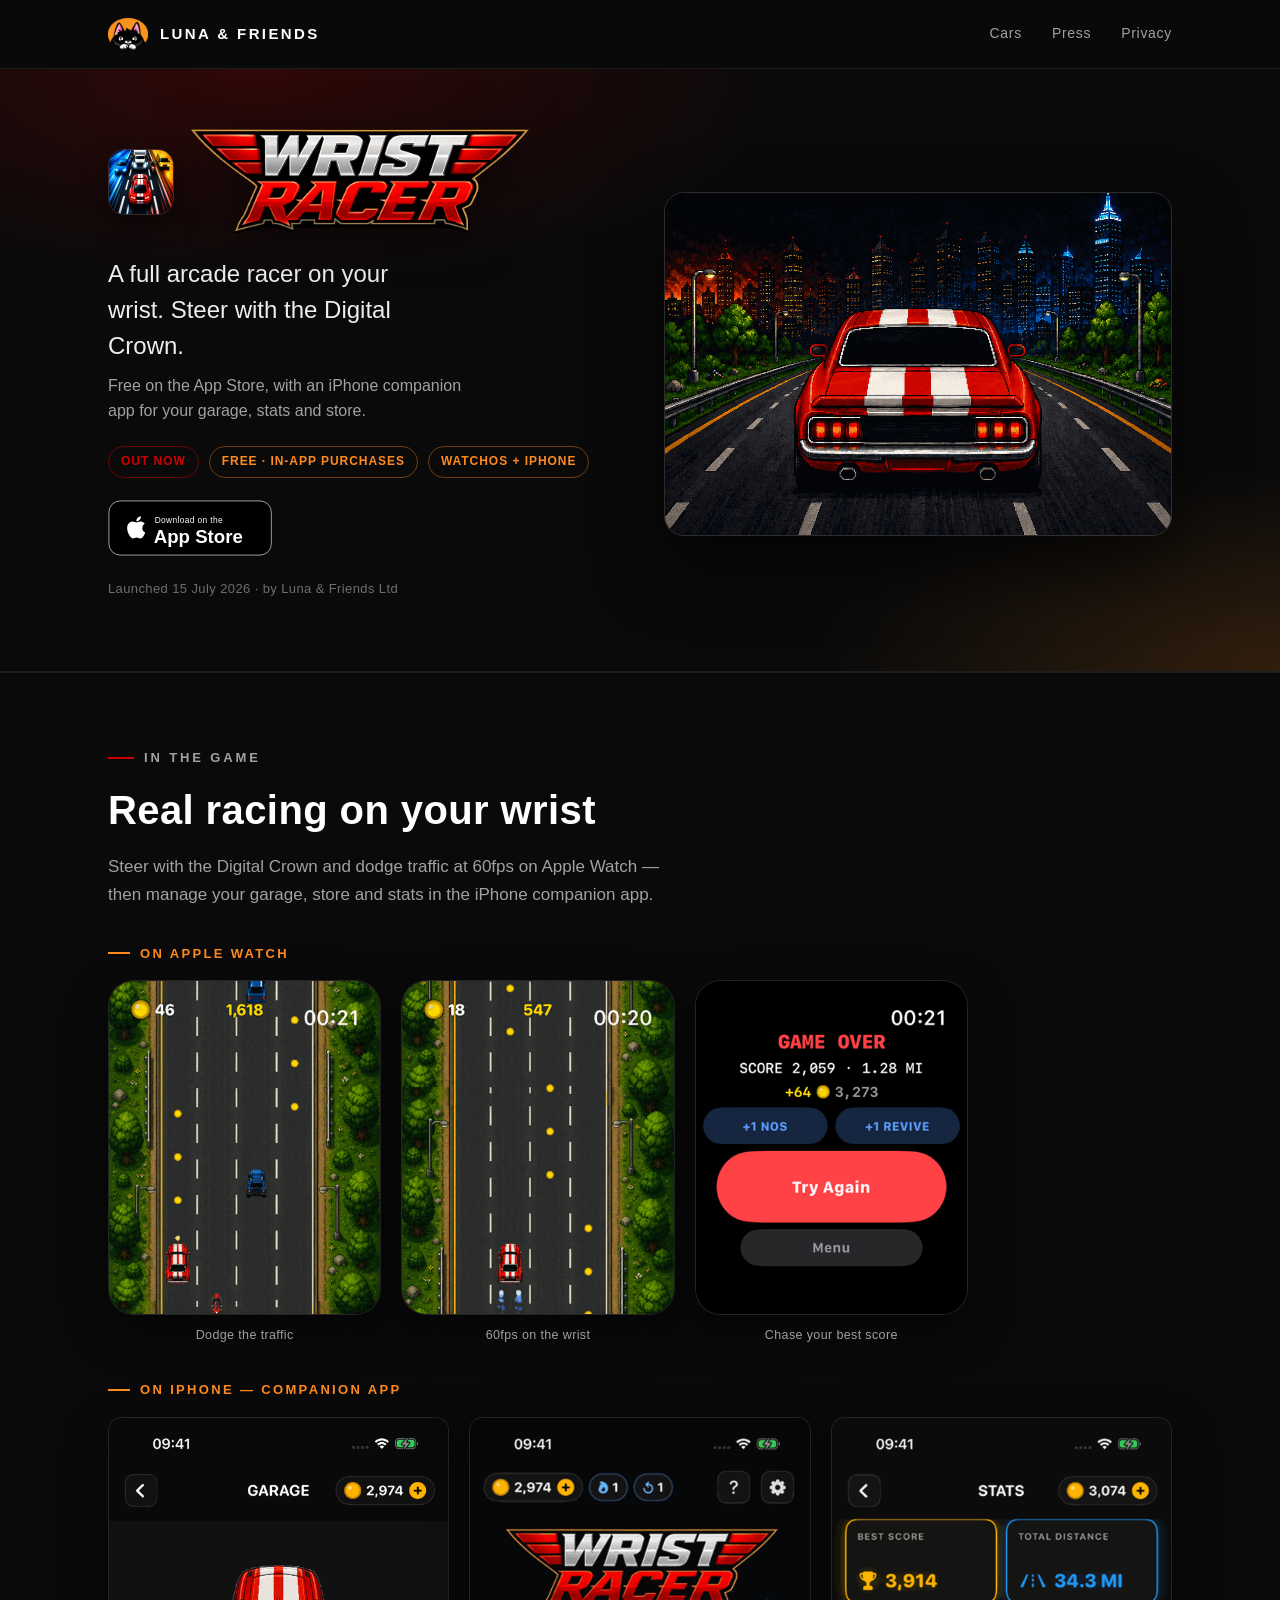
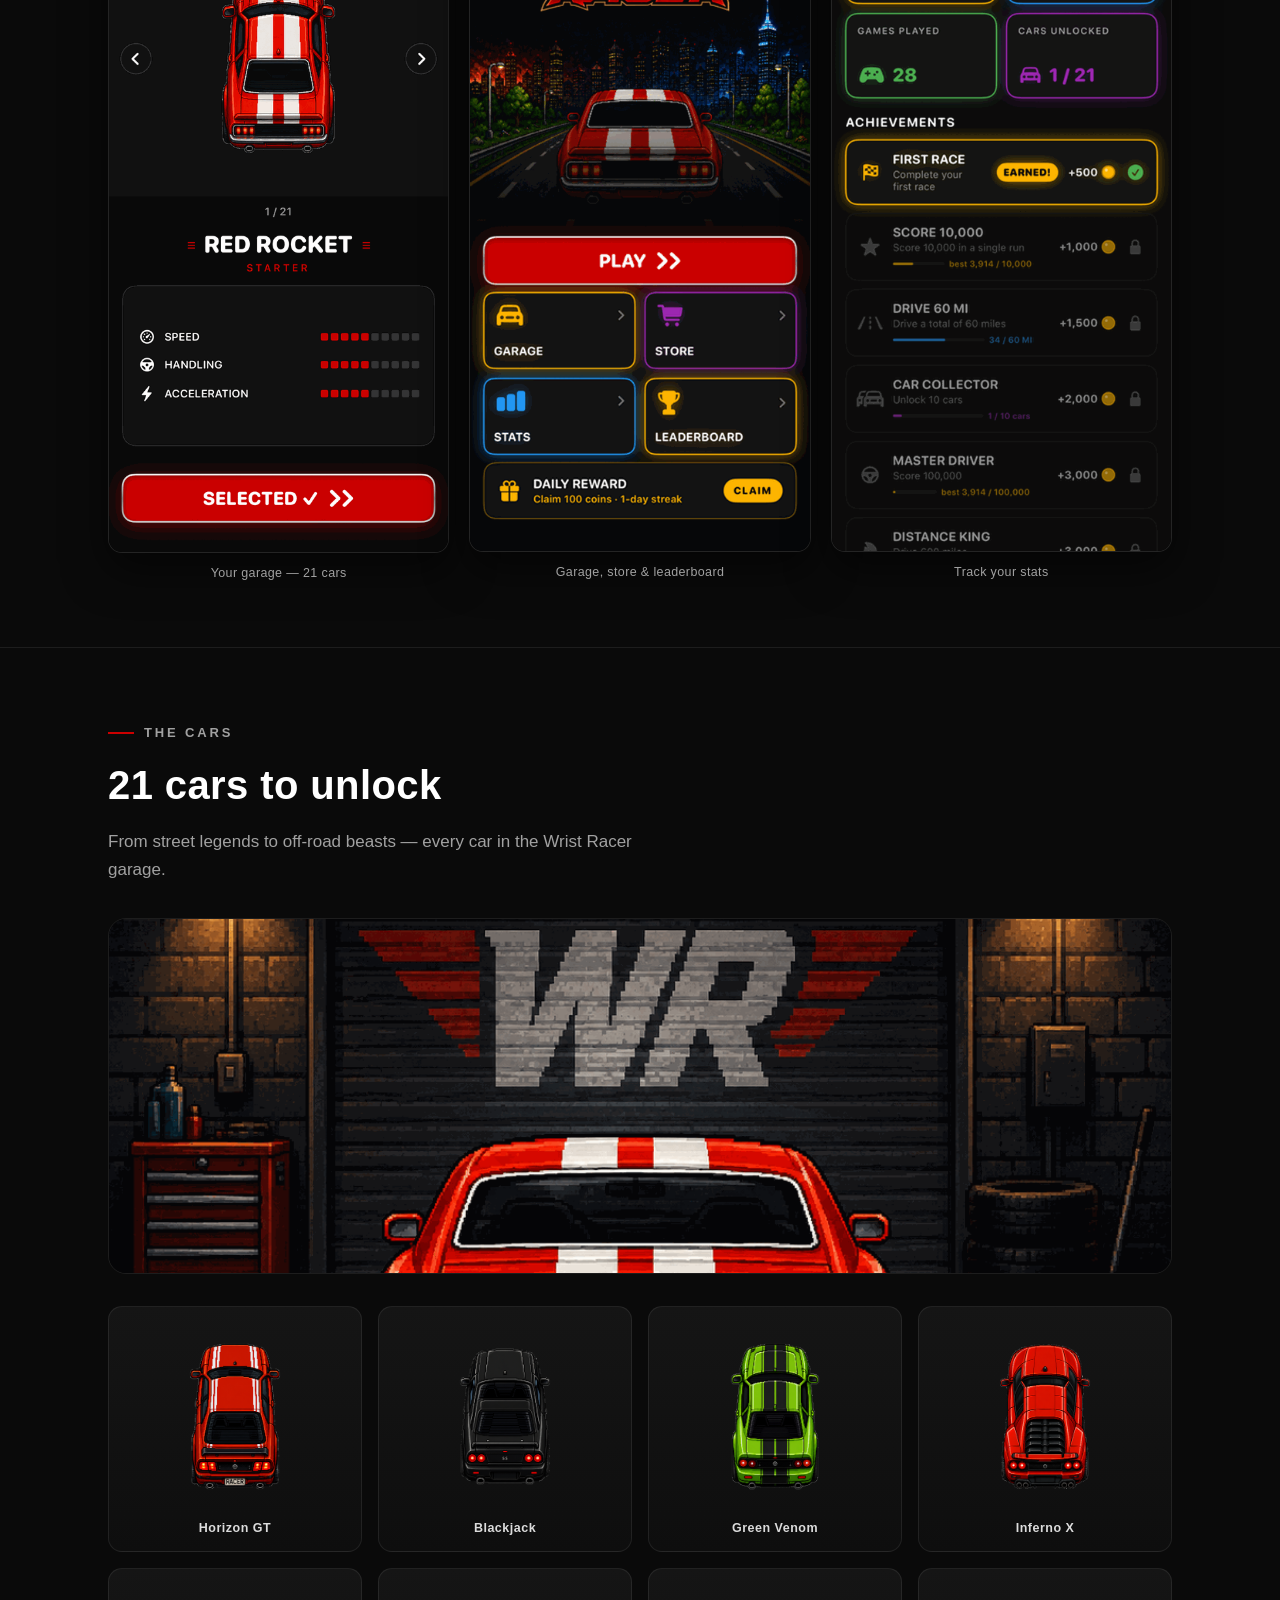
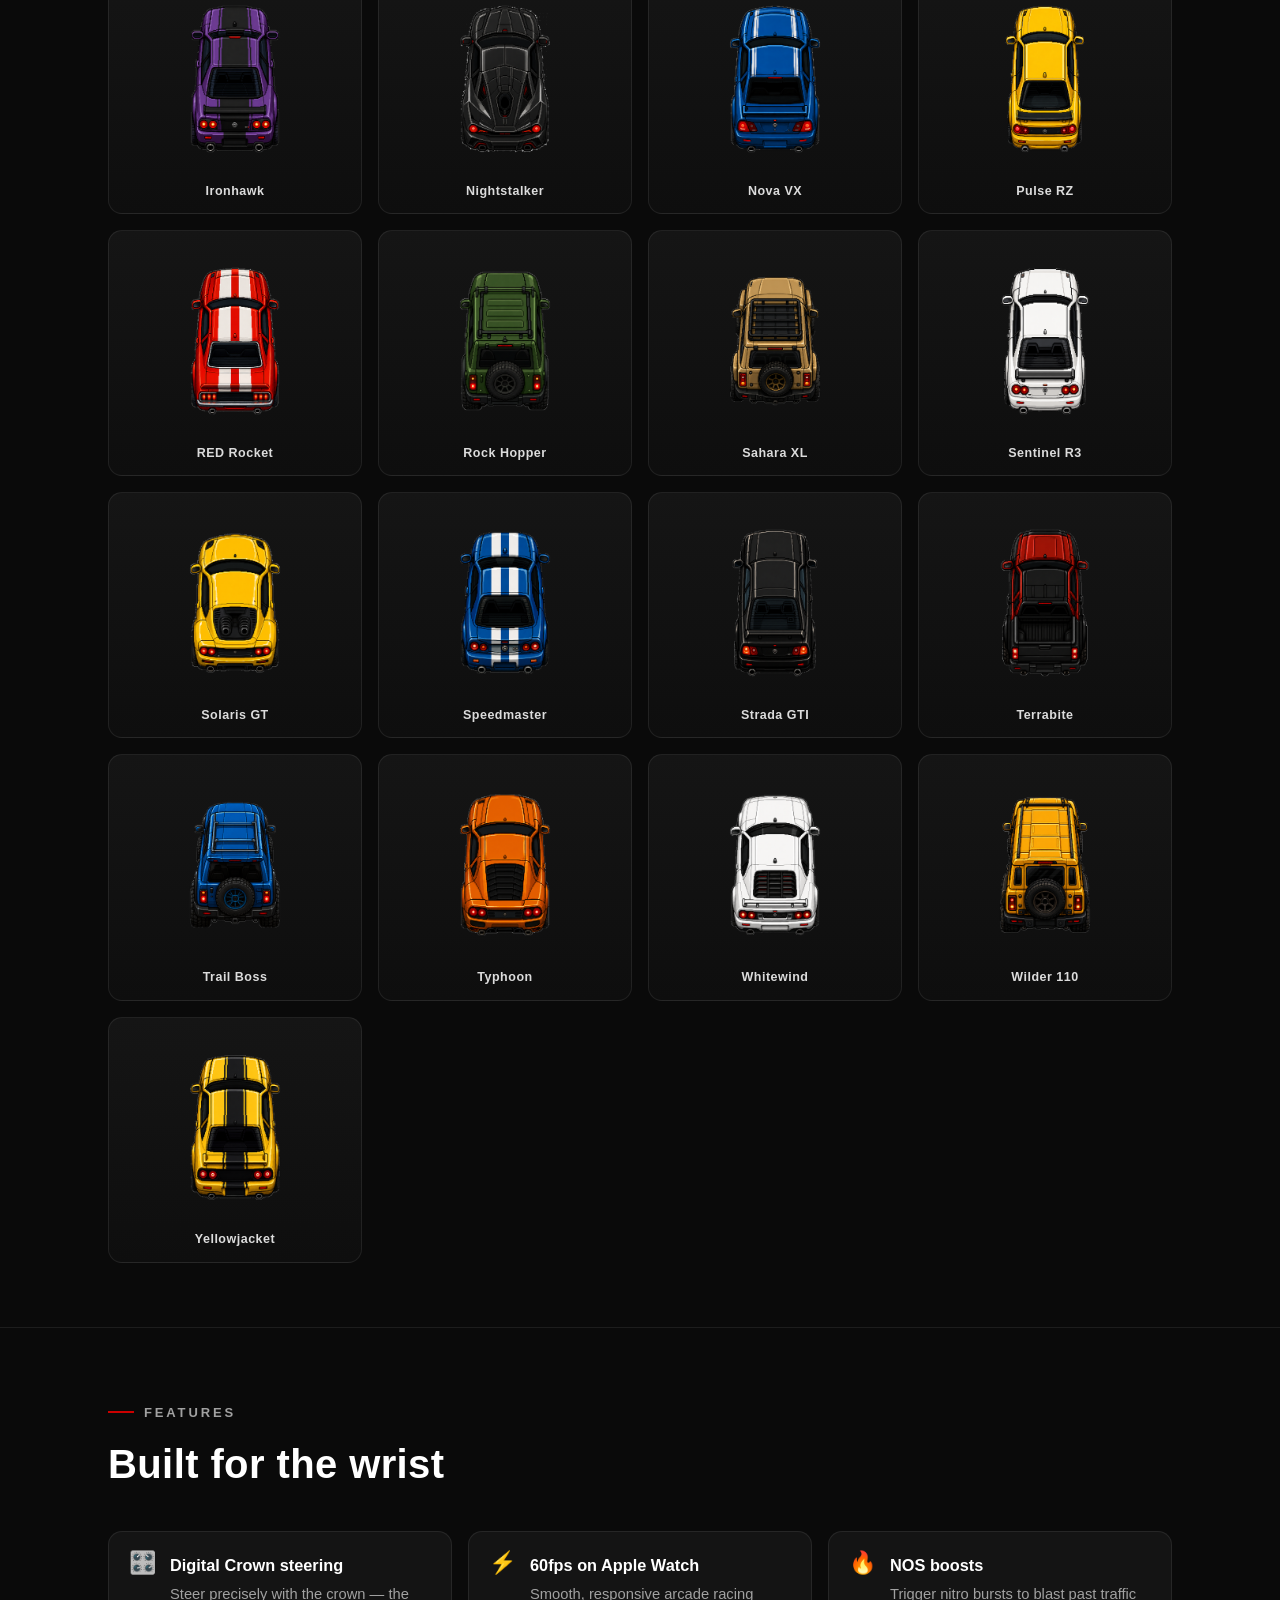
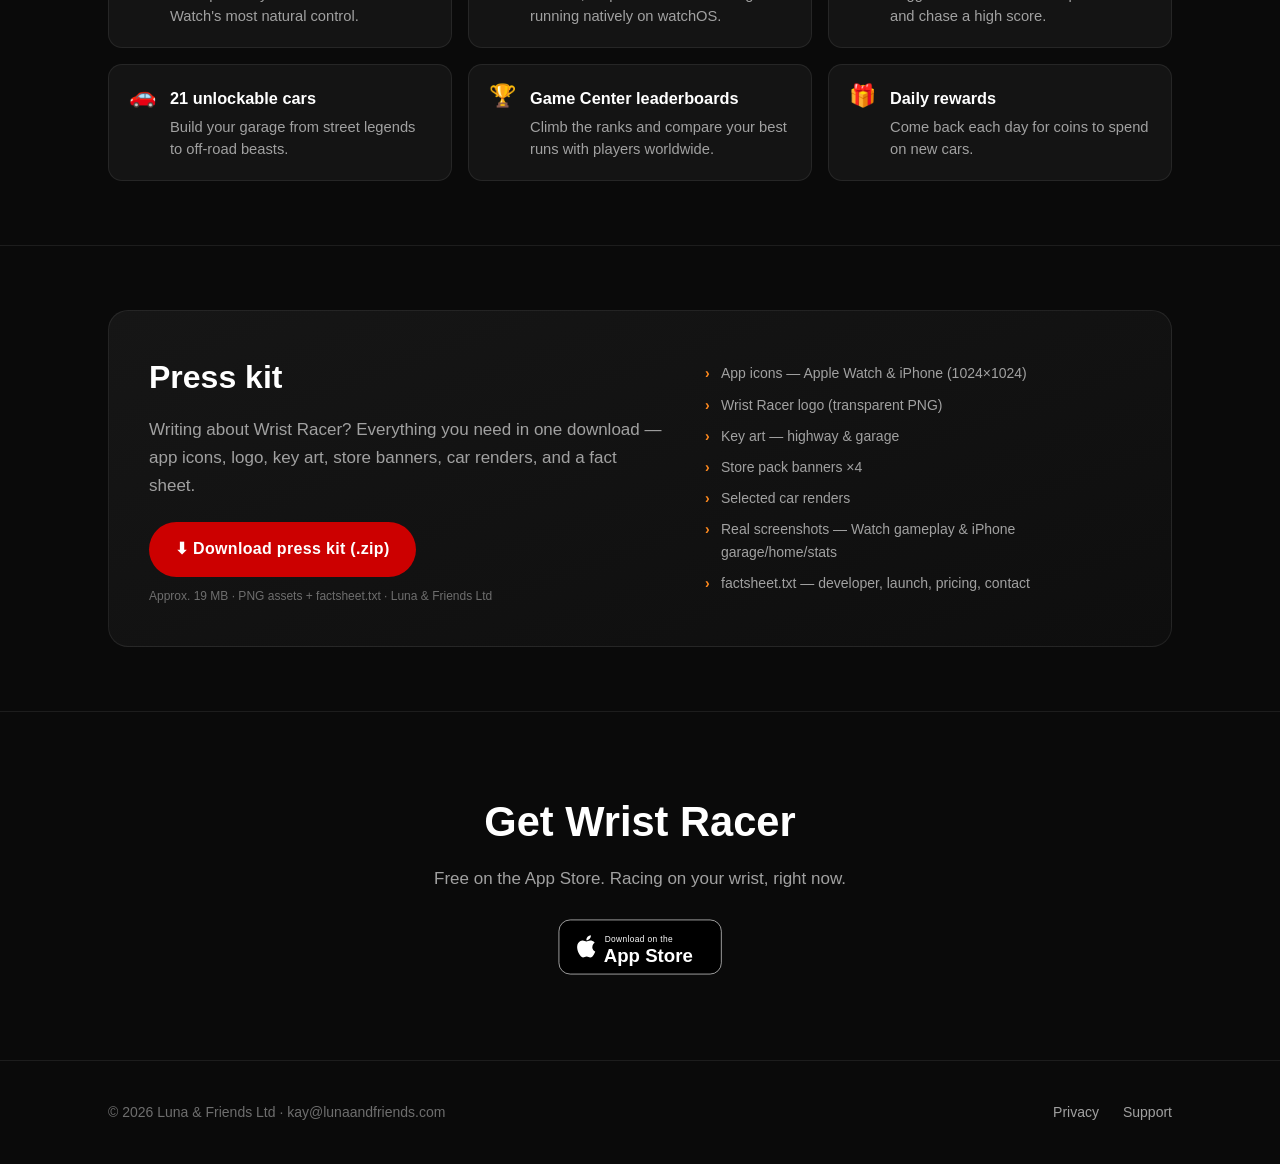
==== commit 7b9a993c: "Refine hero copy + sync press-kit contents/size - New hero tagline + subline; unify title/meta/og ta" ====
--- a/index.html
+++ b/index.html
@@ -3,11 +3,11 @@
 <head>
   <meta charset="UTF-8" />
   <meta name="viewport" content="width=device-width, initial-scale=1.0" />
-  <title>Wrist Racer — a lane-dodging arcade racer for Apple Watch | Luna &amp; Friends Ltd</title>
-  <meta name="description" content="Wrist Racer is a lane-dodging arcade racer built for Apple Watch — Digital Crown steering, 60fps, NOS boosts, 21 unlockable cars, Game Center leaderboards. Free on the App Store, with an iPhone companion app." />
+  <title>Wrist Racer — a full arcade racer on your wrist | Luna &amp; Friends Ltd</title>
+  <meta name="description" content="A full arcade racer on your wrist. Steer with the Digital Crown. Free on the App Store, with an iPhone companion app for your garage, stats and store." />
   <meta name="theme-color" content="#0A0A0A" />
-  <meta property="og:title" content="Wrist Racer — arcade racing on your wrist" />
-  <meta property="og:description" content="A lane-dodging arcade racer built for Apple Watch. Free on the App Store, with an iPhone companion app." />
+  <meta property="og:title" content="Wrist Racer — a full arcade racer on your wrist" />
+  <meta property="og:description" content="A full arcade racer on your wrist. Steer with the Digital Crown. Free on the App Store, with an iPhone companion app for your garage, stats and store." />
   <meta property="og:image" content="https://lunaandfriends.com/images/shots/garage.png" />
   <meta property="og:type" content="website" />
   <link rel="icon" href="images/favicon.ico" sizes="any" />
@@ -40,7 +40,10 @@
             <img class="lp-appicon" src="images/appicon.png" alt="Wrist Racer app icon" />
             <img class="lp-logo" src="images/wrist-racer-logo.png" alt="Wrist Racer" />
           </div>
-          <p class="lp-tagline">A lane-dodging arcade racer built for Apple Watch.</p>
+          <div class="lp-taglines">
+            <p class="lp-tagline">A full arcade racer on your wrist. Steer with the Digital Crown.</p>
+            <p class="lp-sub">Free on the App Store, with an iPhone companion app for your garage, stats and store.</p>
+          </div>
           <p class="lp-meta">
             <span class="lp-chip live">Out now</span>
             <span class="lp-chip">Free · in-app purchases</span>
@@ -168,7 +171,7 @@
             <h2>Press kit</h2>
             <p>Writing about Wrist Racer? Everything you need in one download — app icons, logo, key art, store banners, car renders, and a fact sheet.</p>
             <a class="dl-btn" href="presskit.zip" download>⬇ Download press kit (.zip)</a>
-            <span class="dl-sub">Approx. 17 MB · PNG assets + factsheet.txt · Luna &amp; Friends Ltd</span>
+            <span class="dl-sub">Approx. 19 MB · PNG assets + factsheet.txt · Luna &amp; Friends Ltd</span>
           </div>
           <ul class="presskit-list">
             <li>App icons — Apple Watch &amp; iPhone (1024×1024)</li>
@@ -176,6 +179,7 @@
             <li>Key art — highway &amp; garage</li>
             <li>Store pack banners ×4</li>
             <li>Selected car renders</li>
+            <li>Real screenshots — Watch gameplay &amp; iPhone garage/home/stats</li>
             <li>factsheet.txt — developer, launch, pricing, contact</li>
           </ul>
         </div>
--- a/styles.css
+++ b/styles.css
@@ -337,7 +337,9 @@
   box-shadow: 0 8px 24px rgba(0,0,0,0.5);
 }
 .lp-logo { width: min(340px, 78%); height: auto; filter: drop-shadow(0 8px 24px rgba(0,0,0,0.5)); }
-.lp-tagline { margin: 0; font-size: clamp(1.15rem, 2.4vw, 1.5rem); line-height: 1.5; color: #EDEDED; max-width: 30ch; }
+.lp-taglines { display: flex; flex-direction: column; gap: 10px; }
+.lp-tagline { margin: 0; font-size: clamp(1.15rem, 2.4vw, 1.5rem); line-height: 1.5; color: #EDEDED; max-width: 24ch; }
+.lp-sub { margin: 0; font-size: 1rem; line-height: 1.55; color: var(--muted); max-width: 40ch; }
 .lp-meta {
   display: flex; flex-wrap: wrap; gap: 10px; margin: 0;
 }
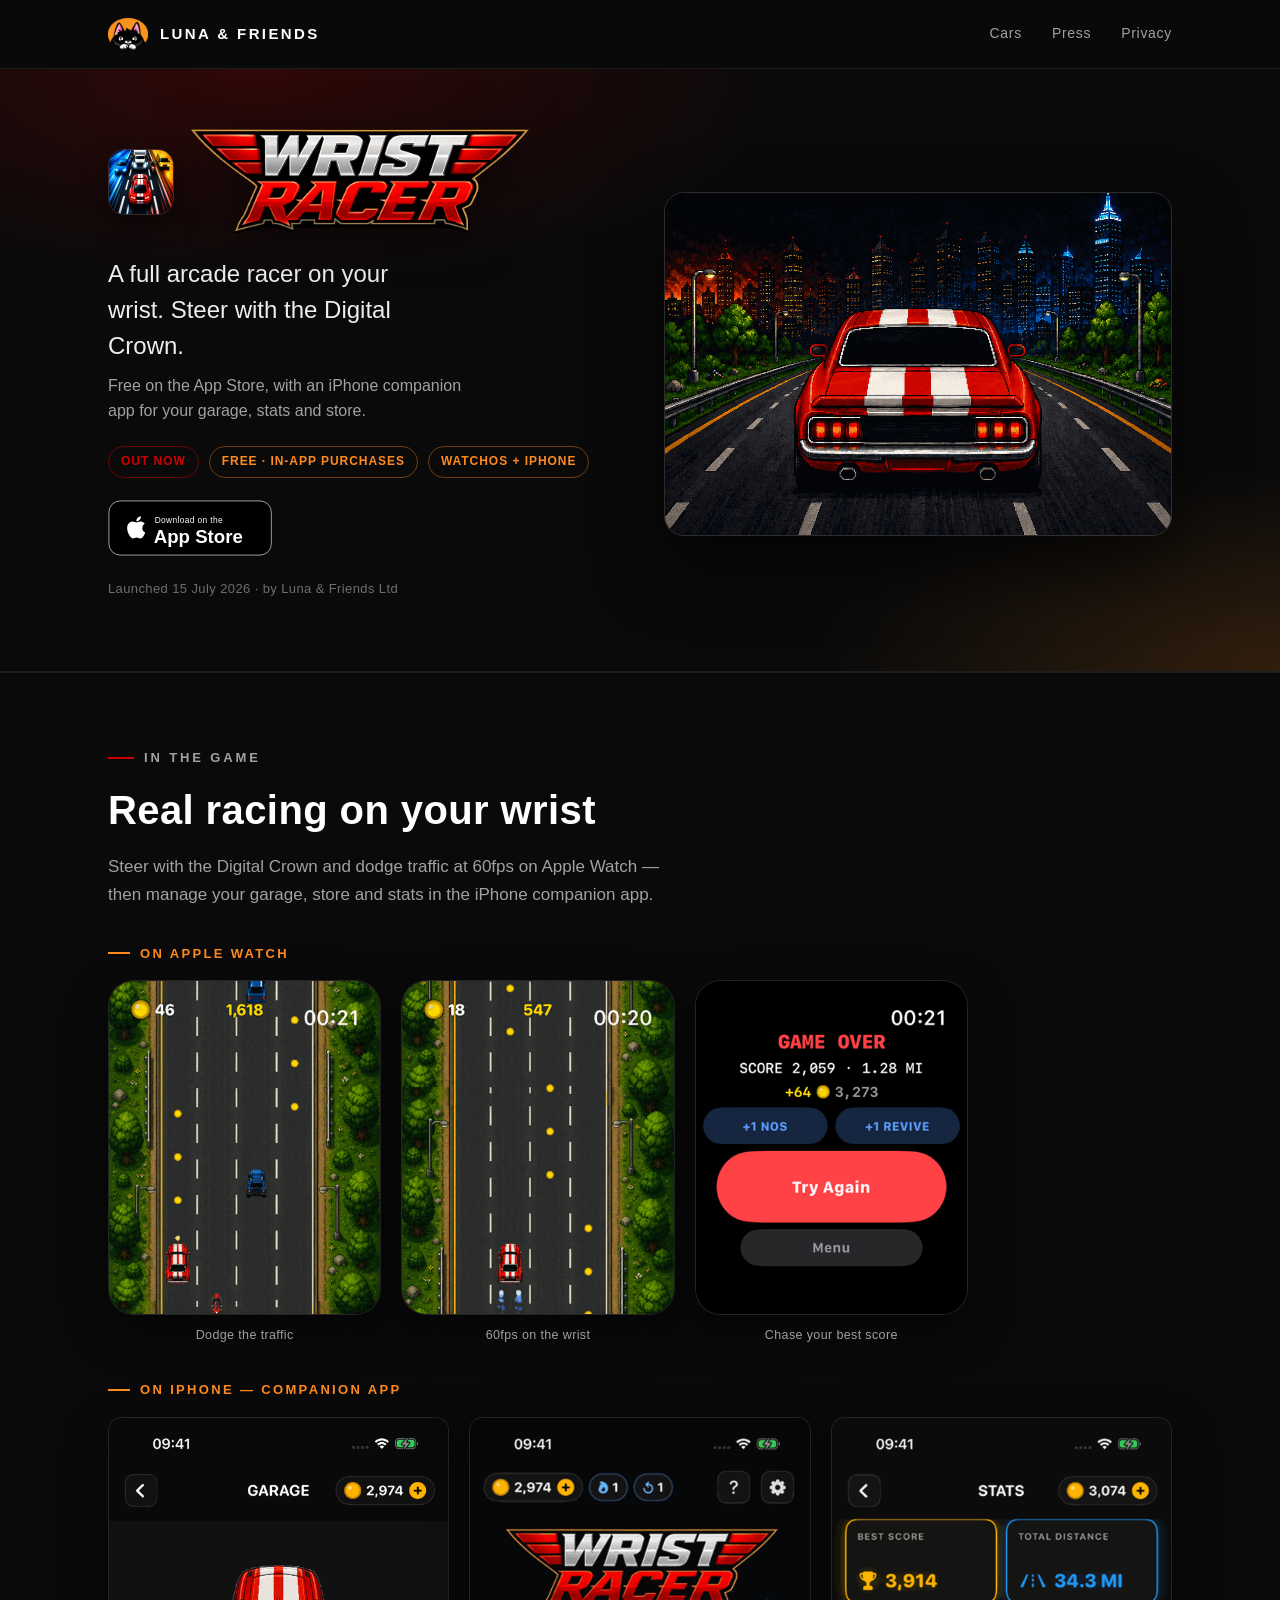
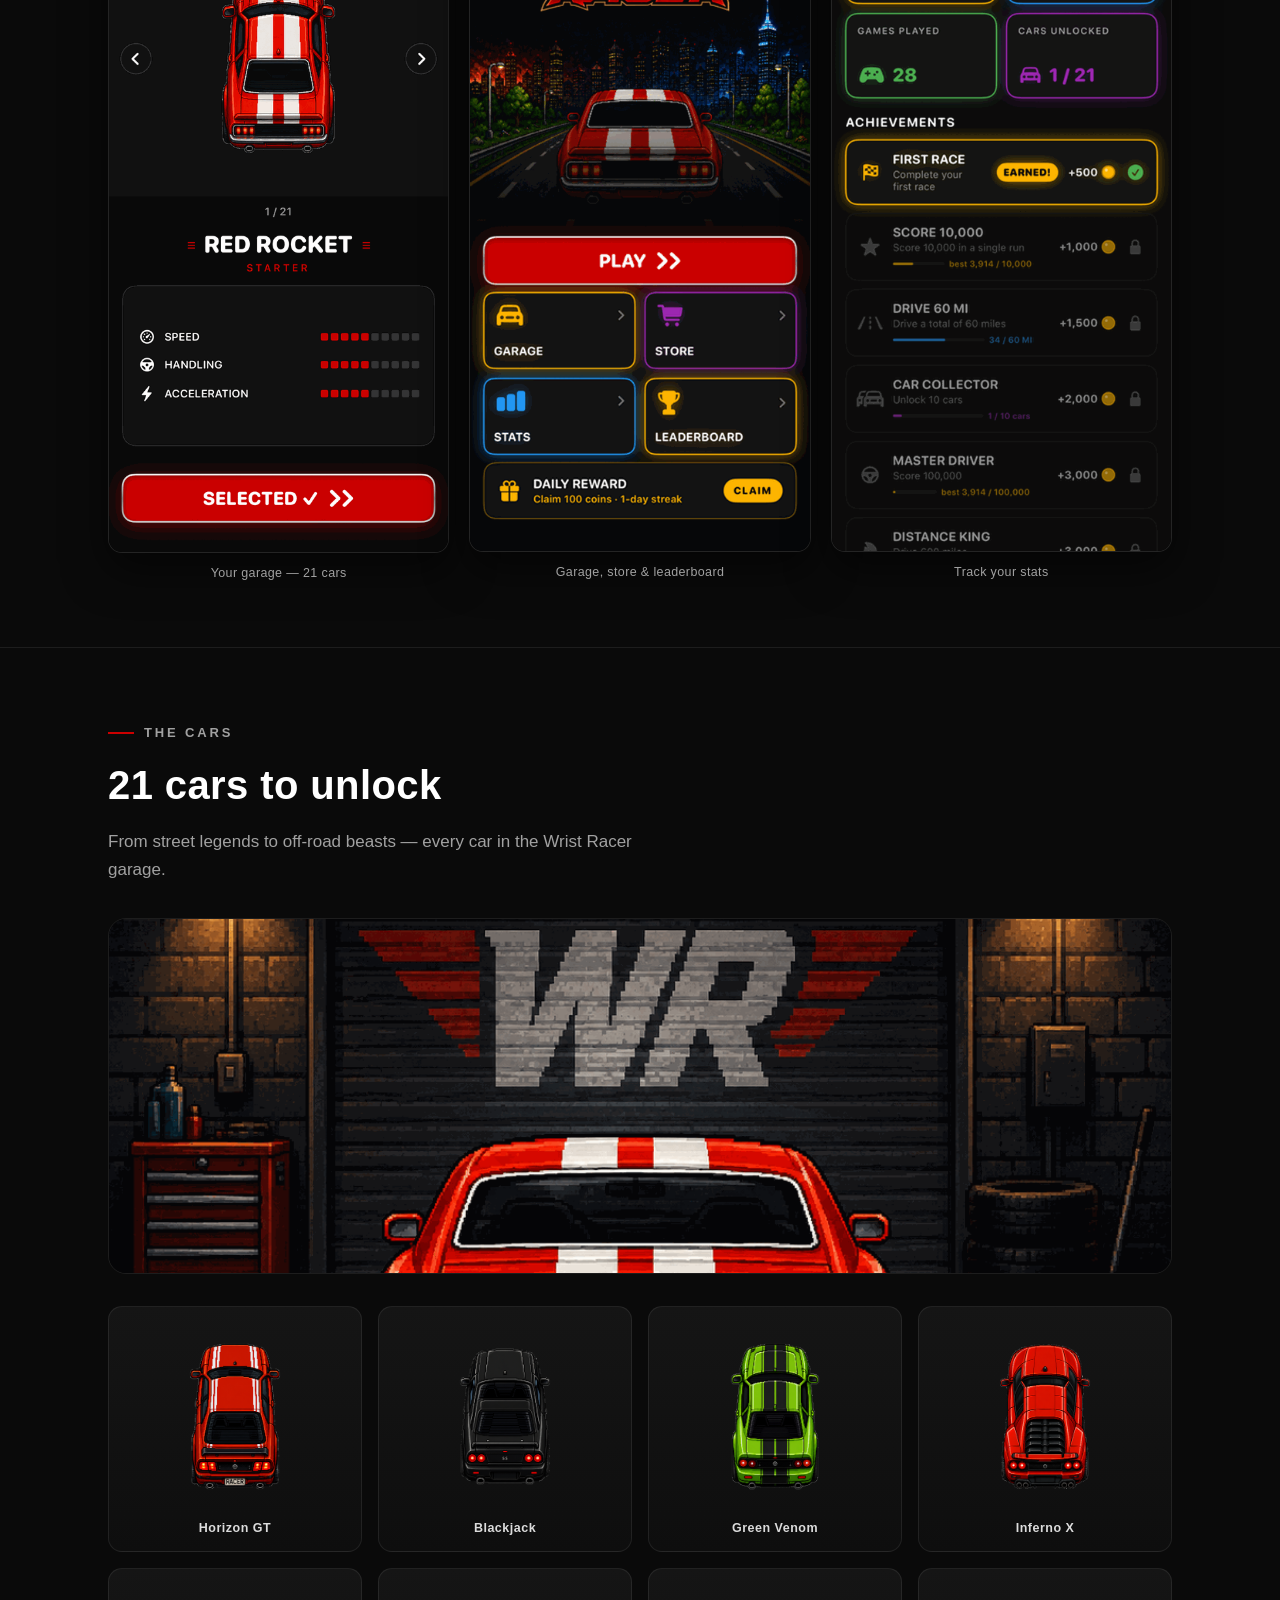
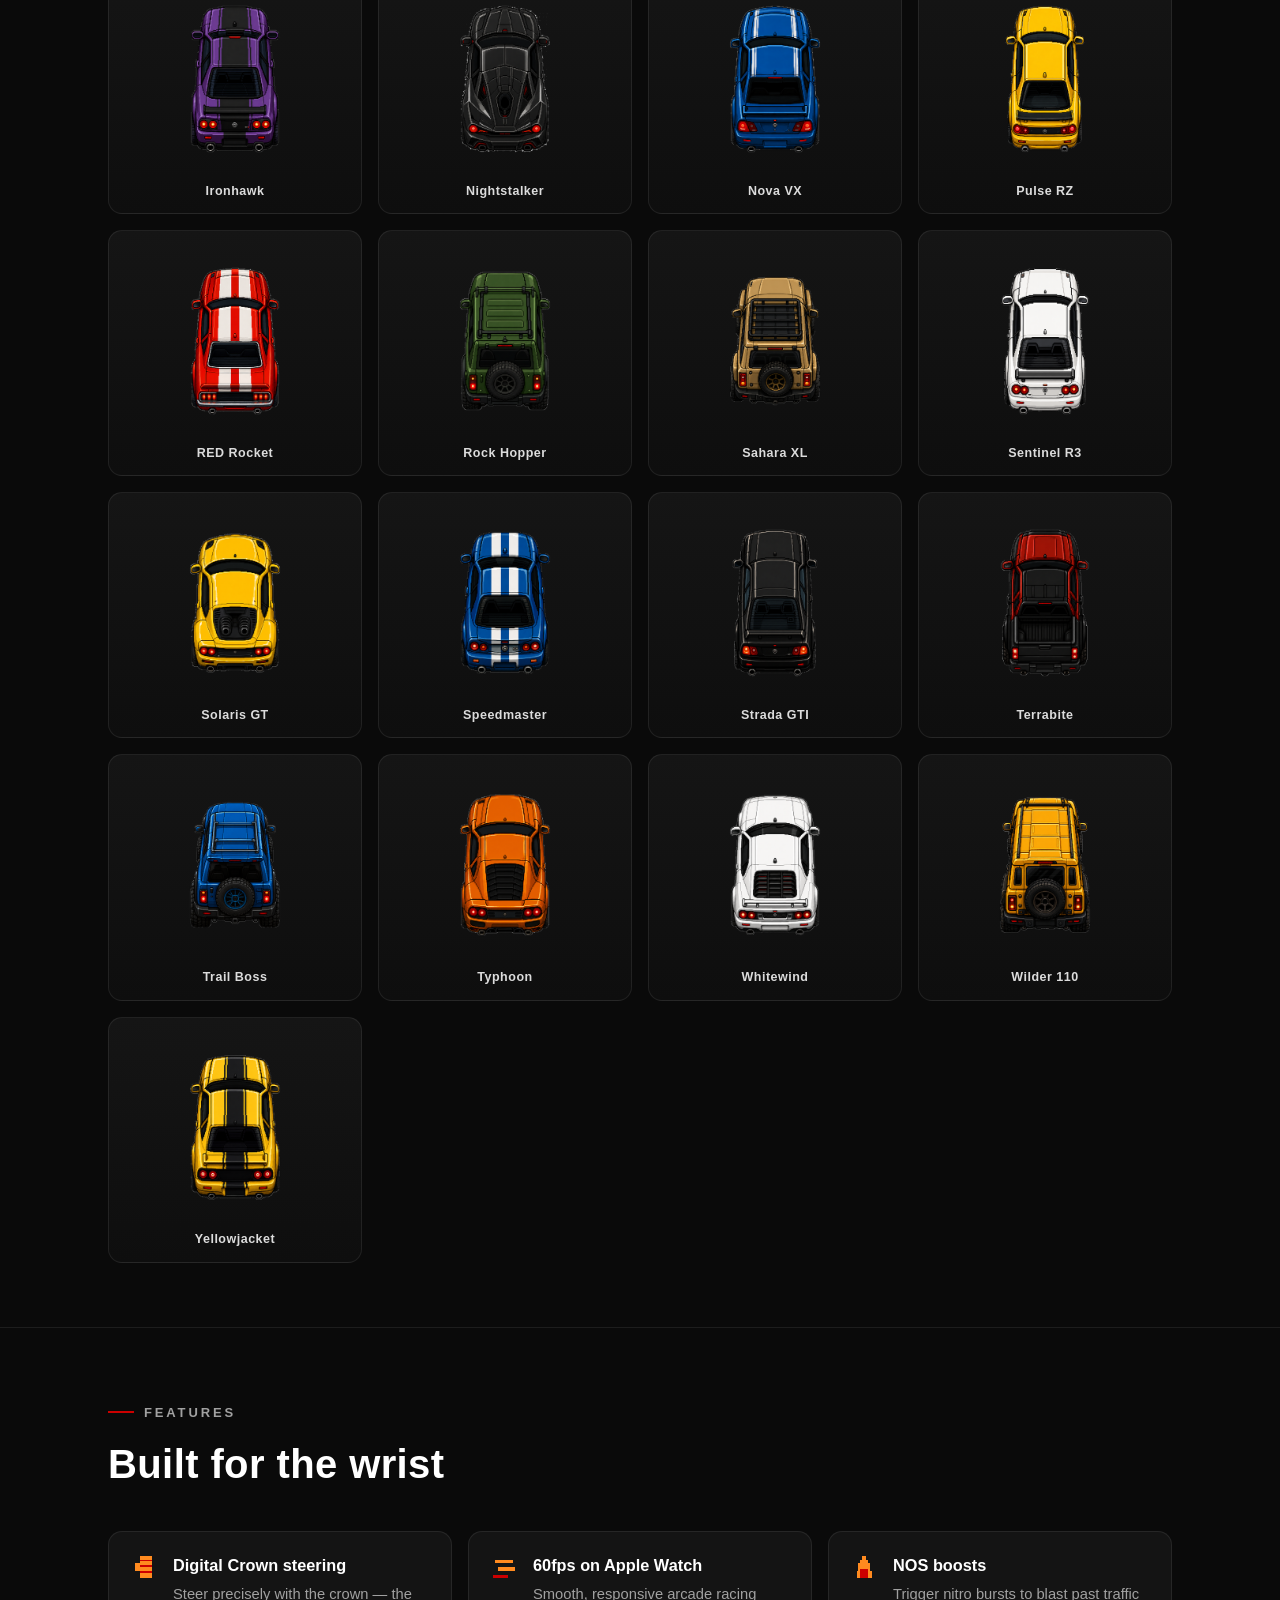
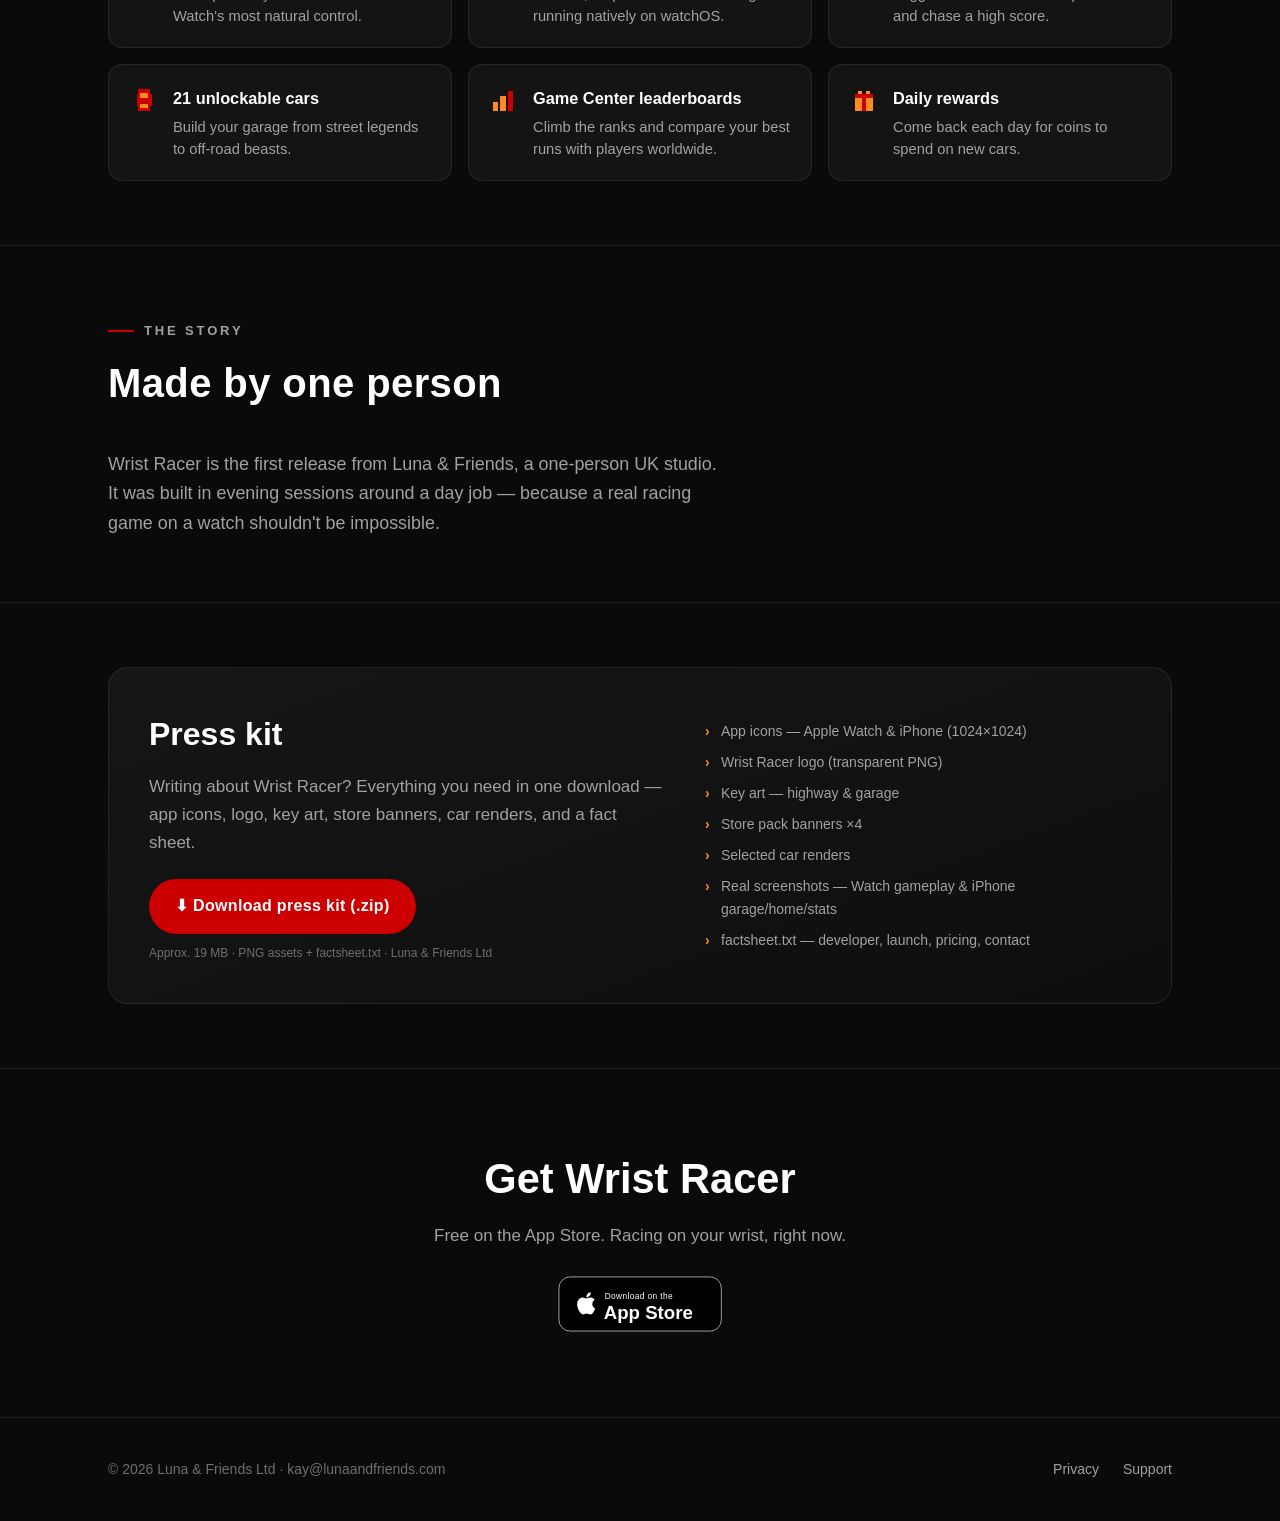
==== commit a4888452: "Add story section, pixel-art feature icons, gameplay-video placeholder - New 'The story' section bet" ====
--- a/index.html
+++ b/index.html
@@ -74,6 +74,10 @@
           <p>Steer with the Digital Crown and dodge traffic at 60fps on Apple Watch — then manage your garage, store and stats in the iPhone companion app.</p>
         </div>
 
+        <!-- Gameplay loop: drop a file at videos/gameplay.mp4 and it appears here automatically.
+             Stays hidden (display:none) until the file exists — no markup or layout changes needed. -->
+        <div class="gameplay-video" id="gpVideo" data-src="videos/gameplay.mp4"></div>
+
         <p class="screens-label">On Apple Watch</p>
         <div class="screens-row watch">
           <figure class="screen watch">
@@ -153,13 +157,24 @@
           <h2>Built for the wrist</h2>
         </div>
         <div class="features-grid">
-          <div class="feature"><span class="fi">🎛️</span><div><h3>Digital Crown steering</h3><p>Steer precisely with the crown — the Watch's most natural control.</p></div></div>
-          <div class="feature"><span class="fi">⚡</span><div><h3>60fps on Apple Watch</h3><p>Smooth, responsive arcade racing running natively on watchOS.</p></div></div>
-          <div class="feature"><span class="fi">🔥</span><div><h3>NOS boosts</h3><p>Trigger nitro bursts to blast past traffic and chase a high score.</p></div></div>
-          <div class="feature"><span class="fi">🚗</span><div><h3>21 unlockable cars</h3><p>Build your garage from street legends to off-road beasts.</p></div></div>
-          <div class="feature"><span class="fi">🏆</span><div><h3>Game Center leaderboards</h3><p>Climb the ranks and compare your best runs with players worldwide.</p></div></div>
-          <div class="feature"><span class="fi">🎁</span><div><h3>Daily rewards</h3><p>Come back each day for coins to spend on new cars.</p></div></div>
-        </div>
+          <div class="feature"><span class="fi"><svg class="pxi" viewBox="0 0 16 16" shape-rendering="crispEdges" aria-hidden="true"><rect x="6" y="2" width="6" height="12" fill="#FF8A1F"/><rect x="6" y="4" width="6" height="1" fill="#CC0000"/><rect x="6" y="7" width="6" height="1" fill="#CC0000"/><rect x="6" y="10" width="6" height="1" fill="#CC0000"/><rect x="3" y="6" width="3" height="4" fill="#FF8A1F"/></svg></span><div><h3>Digital Crown steering</h3><p>Steer precisely with the crown — the Watch's most natural control.</p></div></div>
+          <div class="feature"><span class="fi"><svg class="pxi" viewBox="0 0 16 16" shape-rendering="crispEdges" aria-hidden="true"><rect x="3" y="4" width="10" height="2" fill="#FF8A1F"/><rect x="5" y="8" width="9" height="2" fill="#FF8A1F"/><rect x="2" y="12" width="8" height="2" fill="#CC0000"/></svg></span><div><h3>60fps on Apple Watch</h3><p>Smooth, responsive arcade racing running natively on watchOS.</p></div></div>
+          <div class="feature"><span class="fi"><svg class="pxi" viewBox="0 0 16 16" shape-rendering="crispEdges" aria-hidden="true"><rect x="7" y="2" width="2" height="2" fill="#FF8A1F"/><rect x="6" y="4" width="4" height="2" fill="#FF8A1F"/><rect x="5" y="6" width="6" height="4" fill="#FF8A1F"/><rect x="4" y="10" width="8" height="4" fill="#FF8A1F"/><rect x="6" y="9" width="4" height="5" fill="#CC0000"/></svg></span><div><h3>NOS boosts</h3><p>Trigger nitro bursts to blast past traffic and chase a high score.</p></div></div>
+          <div class="feature"><span class="fi"><svg class="pxi" viewBox="0 0 16 16" shape-rendering="crispEdges" aria-hidden="true"><rect x="5" y="2" width="6" height="12" fill="#CC0000"/><rect x="4" y="5" width="8" height="6" fill="#CC0000"/><rect x="6" y="4" width="4" height="3" fill="#FF8A1F"/><rect x="6" y="10" width="4" height="2" fill="#FF8A1F"/></svg></span><div><h3>21 unlockable cars</h3><p>Build your garage from street legends to off-road beasts.</p></div></div>
+          <div class="feature"><span class="fi"><svg class="pxi" viewBox="0 0 16 16" shape-rendering="crispEdges" aria-hidden="true"><rect x="2" y="9" width="3" height="5" fill="#FF8A1F"/><rect x="6" y="6" width="3" height="8" fill="#FF8A1F"/><rect x="10" y="3" width="3" height="11" fill="#CC0000"/></svg></span><div><h3>Game Center leaderboards</h3><p>Climb the ranks and compare your best runs with players worldwide.</p></div></div>
+          <div class="feature"><span class="fi"><svg class="pxi" viewBox="0 0 16 16" shape-rendering="crispEdges" aria-hidden="true"><rect x="3" y="7" width="10" height="7" fill="#FF8A1F"/><rect x="3" y="5" width="10" height="2" fill="#CC0000"/><rect x="7" y="5" width="2" height="9" fill="#CC0000"/><rect x="5" y="3" width="2" height="2" fill="#FF8A1F"/><rect x="9" y="3" width="2" height="2" fill="#FF8A1F"/></svg></span><div><h3>Daily rewards</h3><p>Come back each day for coins to spend on new cars.</p></div></div>
+        </div>
+      </div>
+    </section>
+
+    <!-- ===================== THE STORY ===================== -->
+    <section class="lp-section" id="story">
+      <div class="wrap">
+        <div class="lp-head">
+          <p class="eyebrow">The story</p>
+          <h2>Made by one person</h2>
+        </div>
+        <p class="story-body">Wrist Racer is the first release from Luna &amp; Friends, a one-person UK studio. It was built in evening sessions around a day job — because a real racing game on a watch shouldn't be impossible.</p>
       </div>
     </section>
 
@@ -212,5 +227,25 @@
       </nav>
     </div>
   </footer>
+
+  <script>
+    /* Reveal the looping gameplay clip only once videos/gameplay.mp4 exists.
+       No file -> the HEAD request 404s and nothing renders. */
+    (function () {
+      var box = document.getElementById('gpVideo');
+      if (!box || !window.fetch) return;
+      var url = box.getAttribute('data-src');
+      fetch(url, { method: 'HEAD' }).then(function (r) {
+        if (!r.ok) return;
+        var v = document.createElement('video');
+        v.src = url;
+        v.loop = true; v.muted = true; v.autoplay = true;
+        v.setAttribute('playsinline', ''); v.setAttribute('preload', 'auto');
+        box.appendChild(v);
+        box.classList.add('is-ready');
+        var p = v.play(); if (p && p.catch) p.catch(function () {});
+      }).catch(function () {});
+    })();
+  </script>
 </body>
 </html>
--- a/styles.css
+++ b/styles.css
@@ -392,6 +392,18 @@
 .screen.watch img { border-radius: 26px; }
 .screen figcaption { margin-top: 10px; font-size: 12.5px; color: var(--muted); letter-spacing: 0.03em; }
 
+/* Gameplay loop video (hidden until videos/gameplay.mp4 exists) */
+.gameplay-video { display: none; margin: 0 0 30px; }
+.gameplay-video.is-ready {
+  display: block; border-radius: 16px; overflow: hidden;
+  border: 1px solid var(--border-strong);
+  box-shadow: 0 20px 50px rgba(0, 0, 0, 0.55); line-height: 0;
+}
+.gameplay-video video { width: 100%; height: auto; display: block; aspect-ratio: 16 / 9; object-fit: cover; }
+
+/* The story */
+.story-body { max-width: 62ch; margin: 0; color: var(--muted); font-size: 1.12rem; line-height: 1.65; }
+
 /* Key-art flavour banner */
 .flavour { margin: 0 0 32px; border-radius: 18px; overflow: hidden; border: 1px solid var(--border); line-height: 0; }
 .flavour img { width: 100%; aspect-ratio: 24 / 8; object-fit: cover; object-position: center 42%; display: block; }
@@ -414,7 +426,8 @@
   display: flex; gap: 14px; align-items: flex-start;
   background: var(--bg-card); border: 1px solid var(--border); border-radius: 14px; padding: 20px;
 }
-.feature .fi { font-size: 22px; line-height: 1; flex: 0 0 auto; filter: saturate(1.1); }
+.feature .fi { flex: 0 0 auto; line-height: 0; }
+.feature .fi .pxi { width: 30px; height: 30px; display: block; }
 .feature h3 { margin: 0 0 4px; font-size: 1.02rem; font-weight: 700; }
 .feature p { margin: 0; font-size: 0.92rem; color: var(--muted); line-height: 1.5; }
 
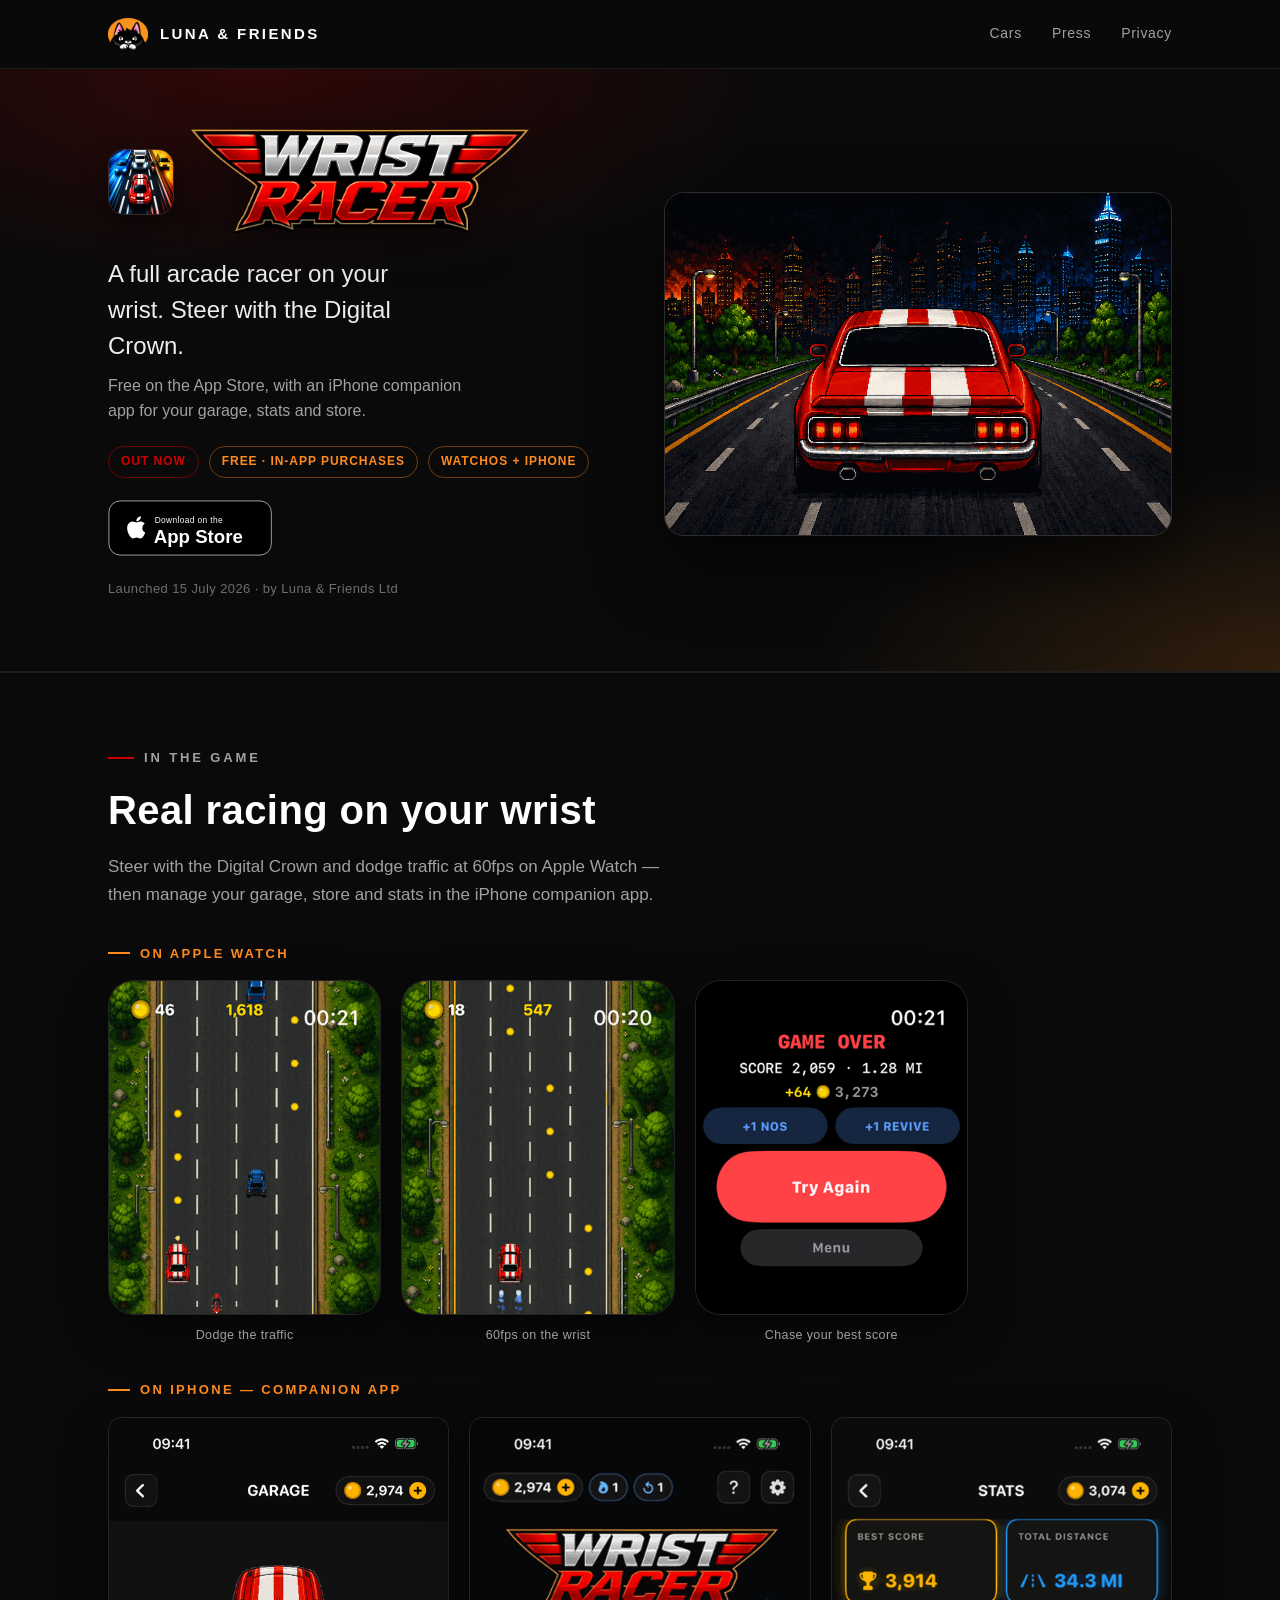
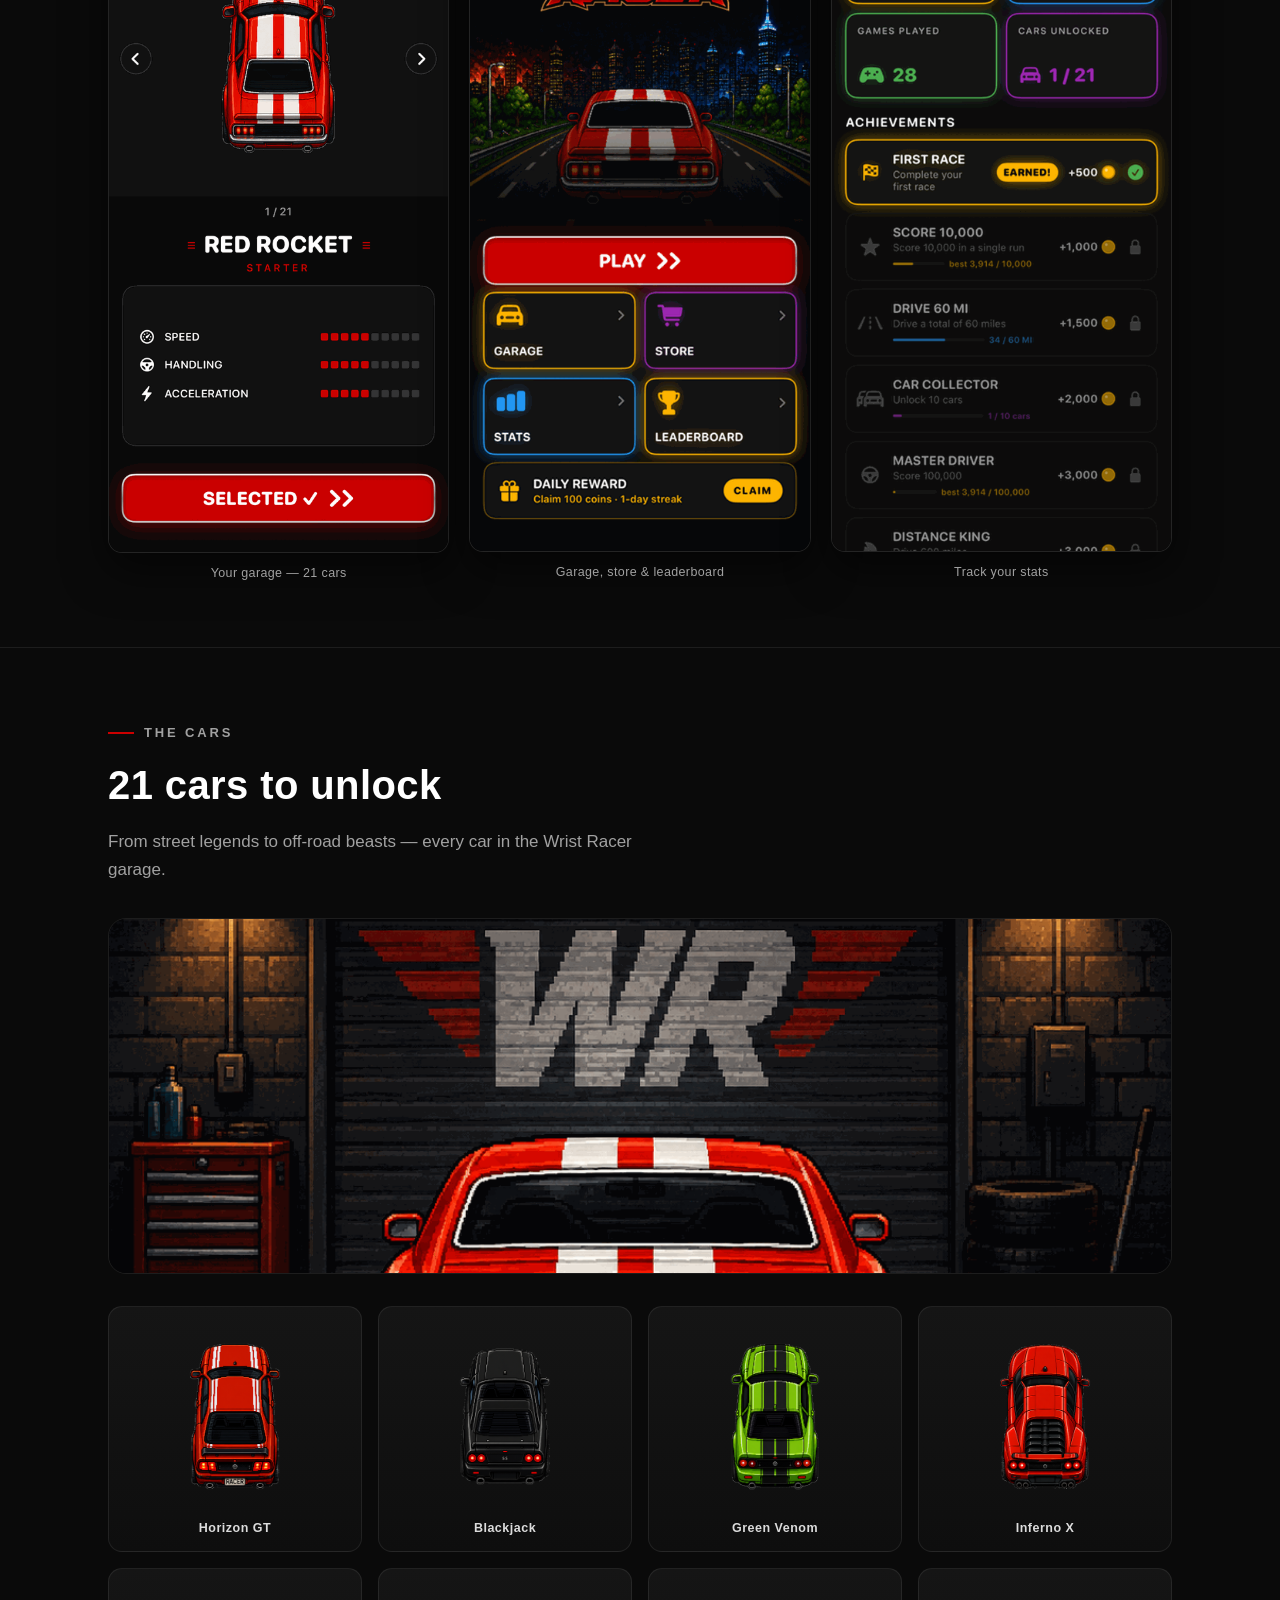
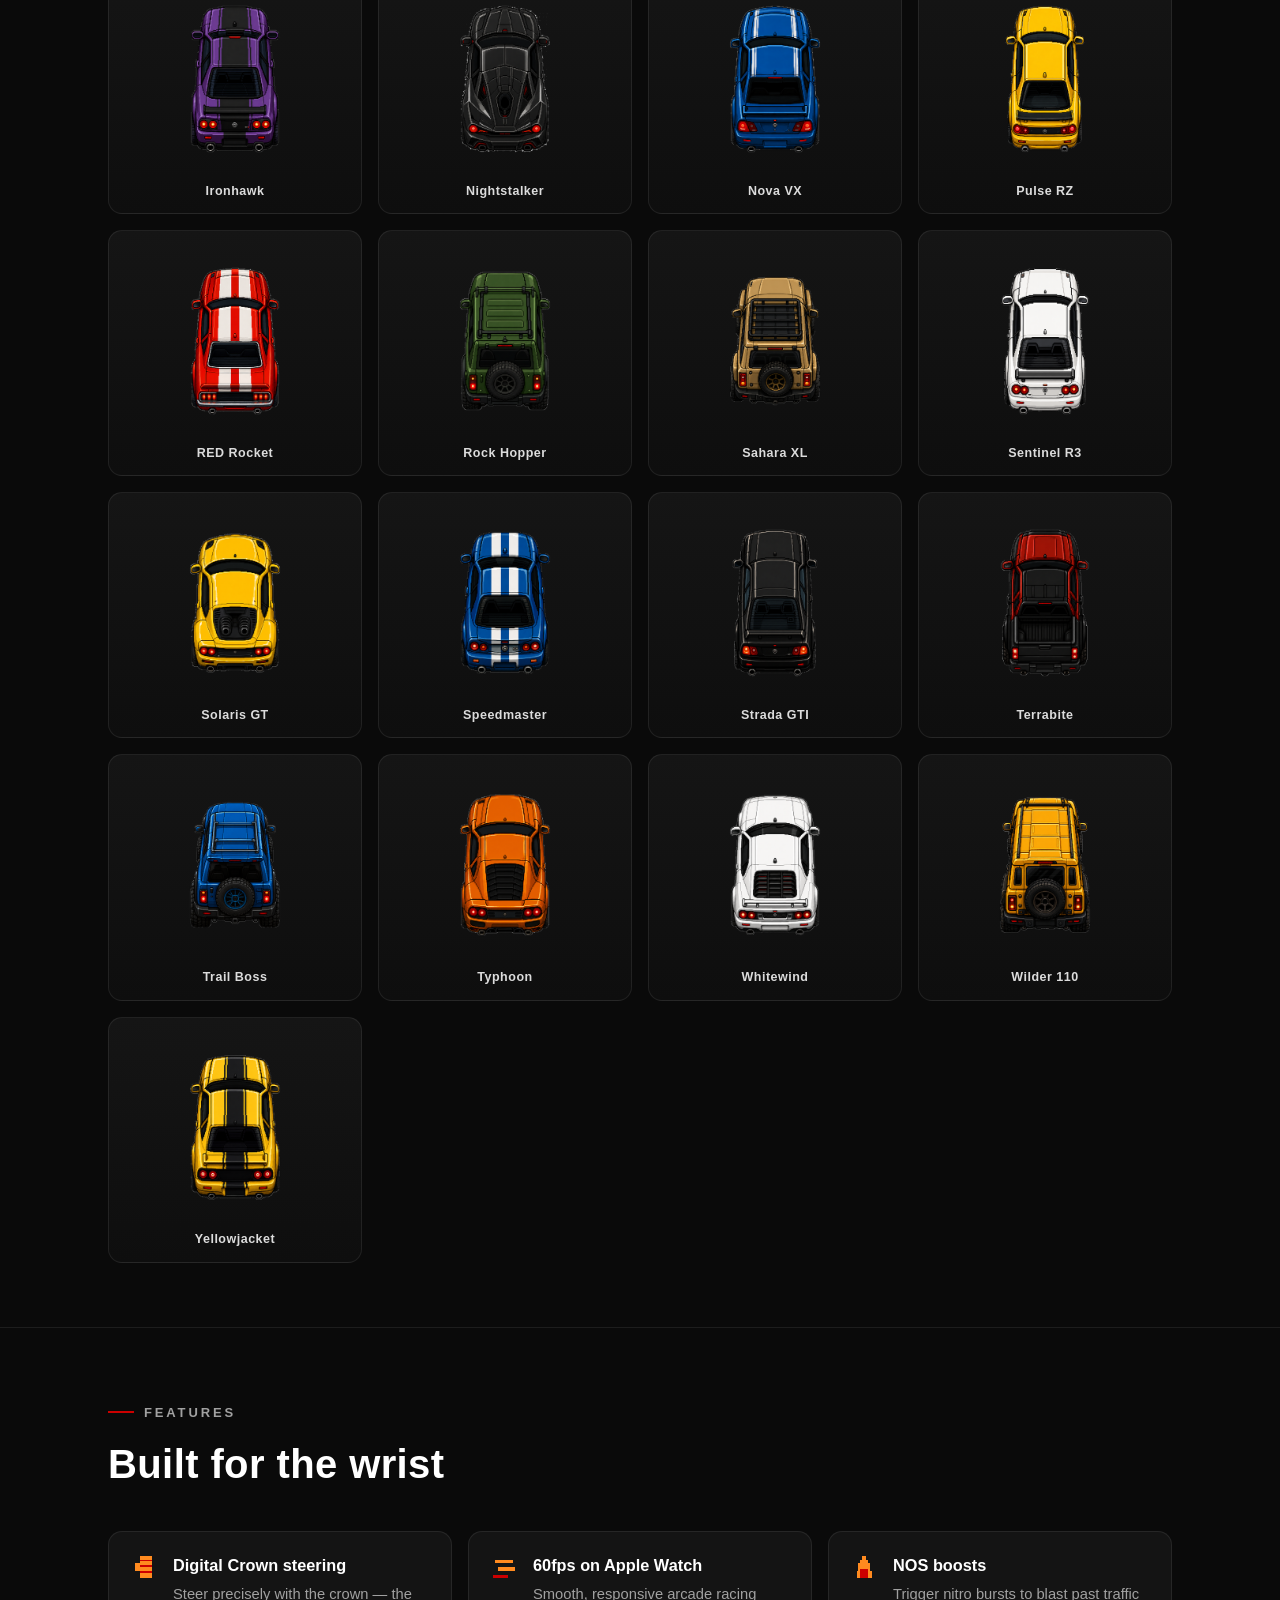
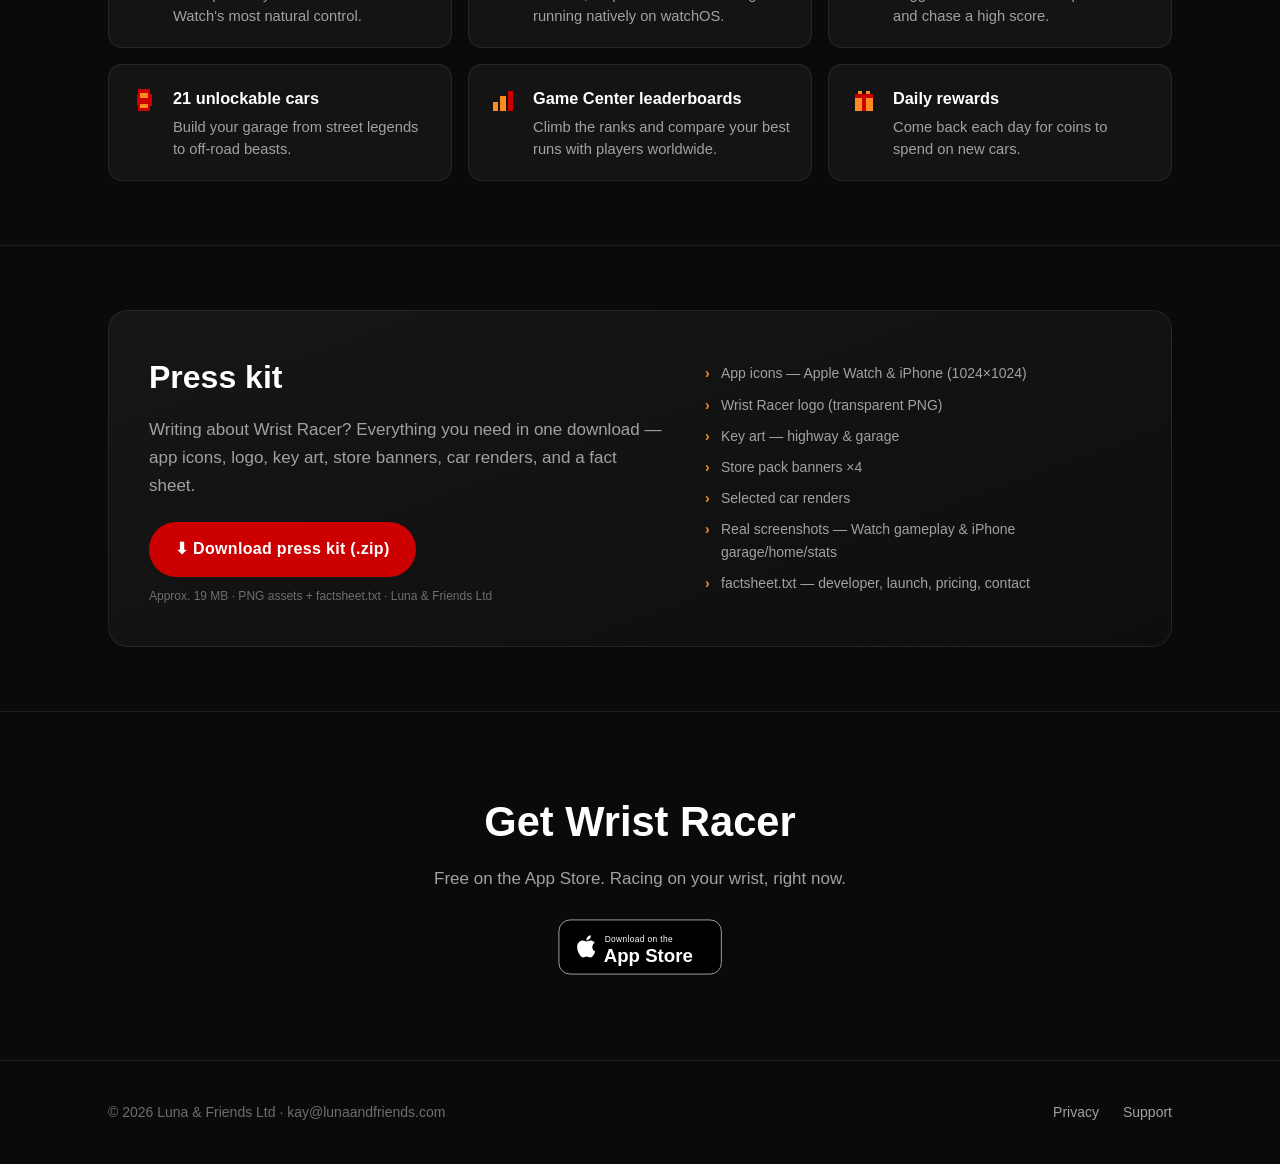
==== commit 0ec98a3f: "Remove 'The story' section (Features -> Press kit directly) Co-Authored-By: Claude Opus 4.8 (1M cont" ====
--- a/index.html
+++ b/index.html
@@ -167,17 +167,6 @@
       </div>
     </section>
 
-    <!-- ===================== THE STORY ===================== -->
-    <section class="lp-section" id="story">
-      <div class="wrap">
-        <div class="lp-head">
-          <p class="eyebrow">The story</p>
-          <h2>Made by one person</h2>
-        </div>
-        <p class="story-body">Wrist Racer is the first release from Luna &amp; Friends, a one-person UK studio. It was built in evening sessions around a day job — because a real racing game on a watch shouldn't be impossible.</p>
-      </div>
-    </section>
-
     <!-- ===================== PRESS KIT ===================== -->
     <section class="lp-section" id="press">
       <div class="wrap">
--- a/styles.css
+++ b/styles.css
@@ -401,9 +401,6 @@
 }
 .gameplay-video video { width: 100%; height: auto; display: block; aspect-ratio: 16 / 9; object-fit: cover; }
 
-/* The story */
-.story-body { max-width: 62ch; margin: 0; color: var(--muted); font-size: 1.12rem; line-height: 1.65; }
-
 /* Key-art flavour banner */
 .flavour { margin: 0 0 32px; border-radius: 18px; overflow: hidden; border: 1px solid var(--border); line-height: 0; }
 .flavour img { width: 100%; aspect-ratio: 24 / 8; object-fit: cover; object-position: center 42%; display: block; }
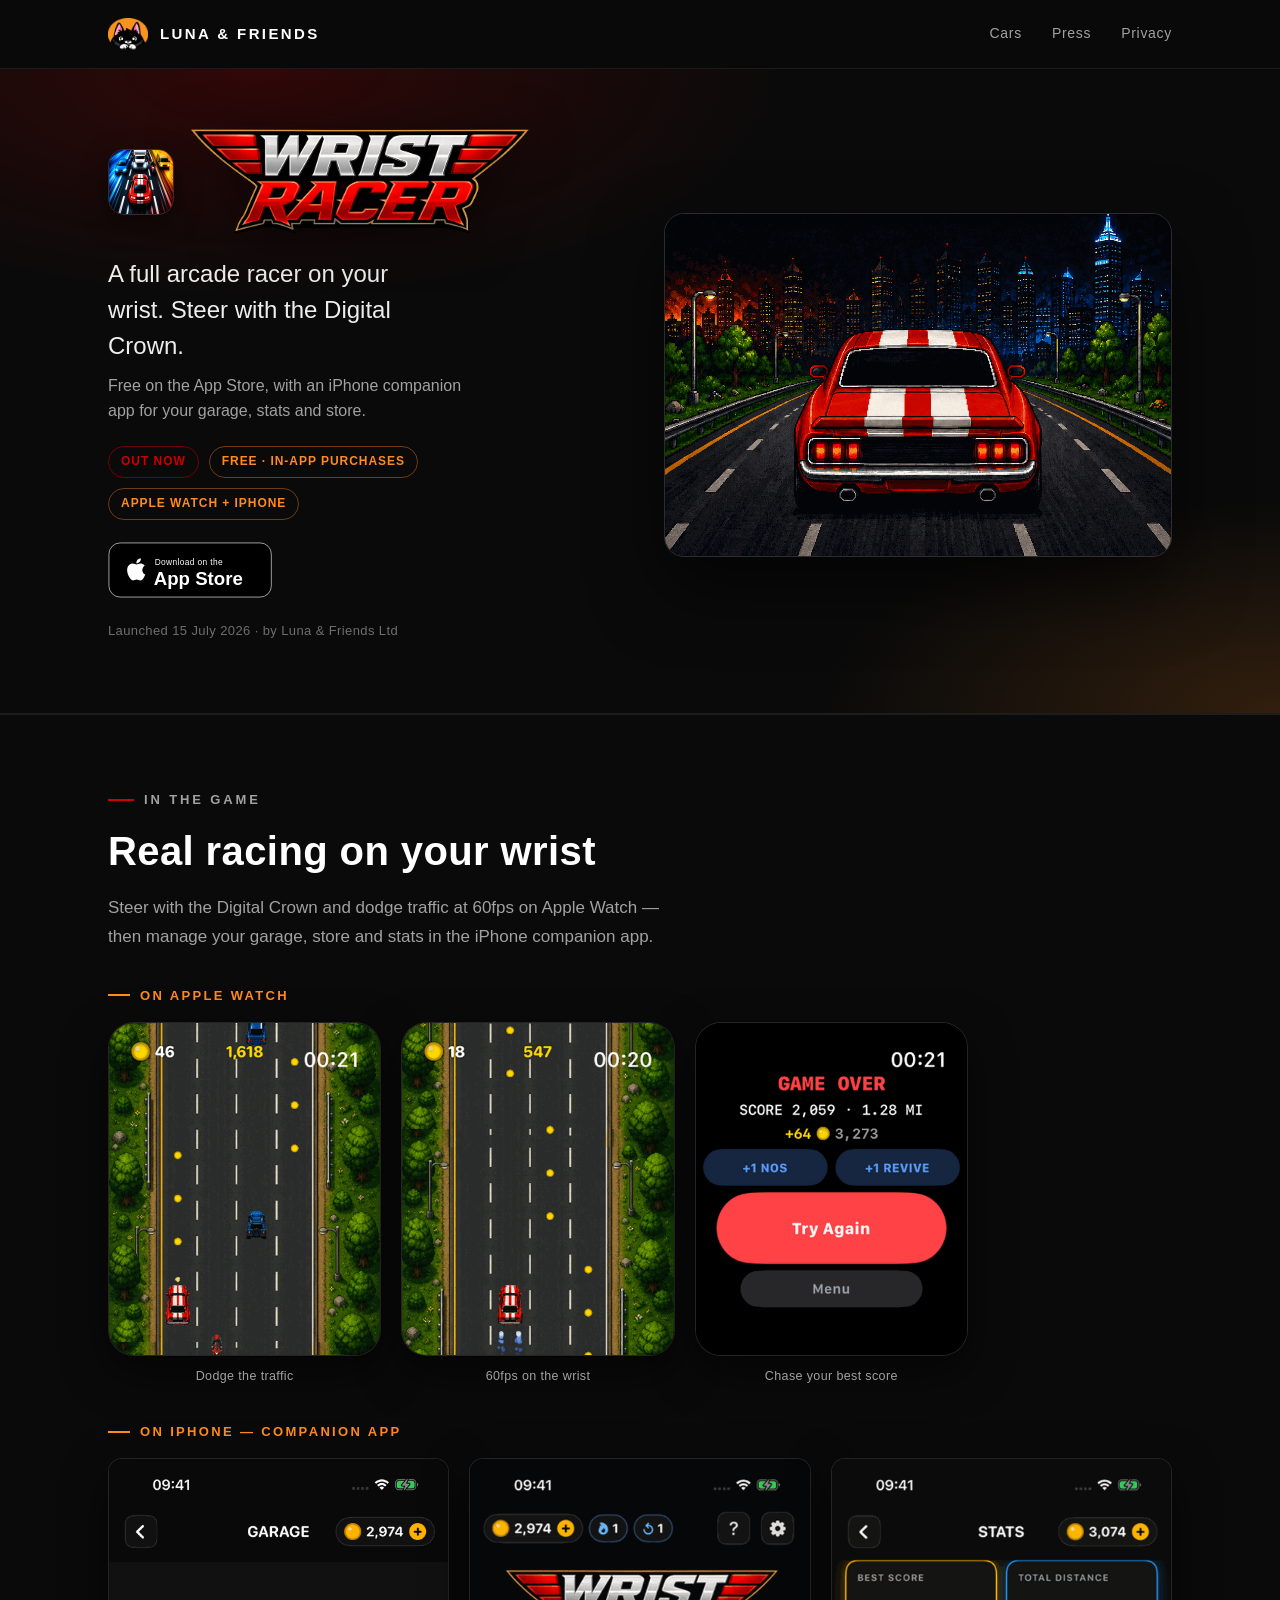
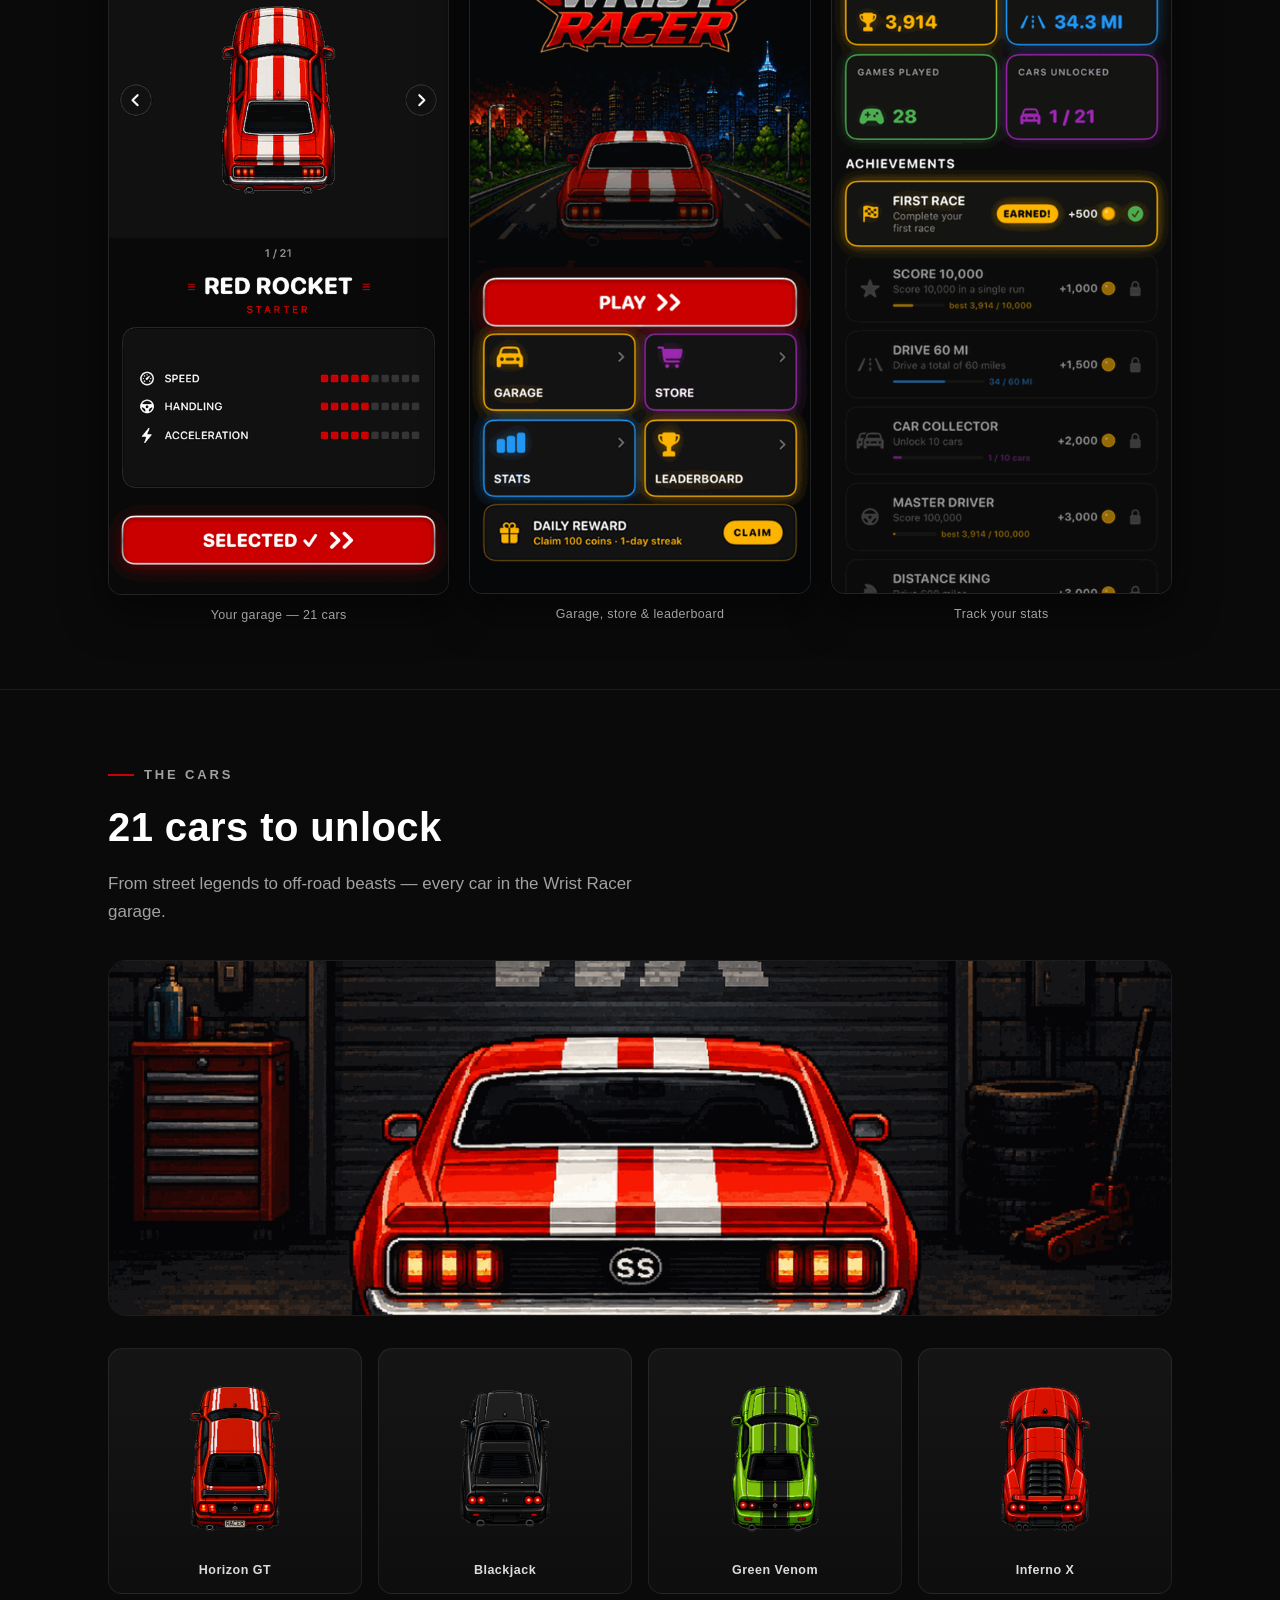
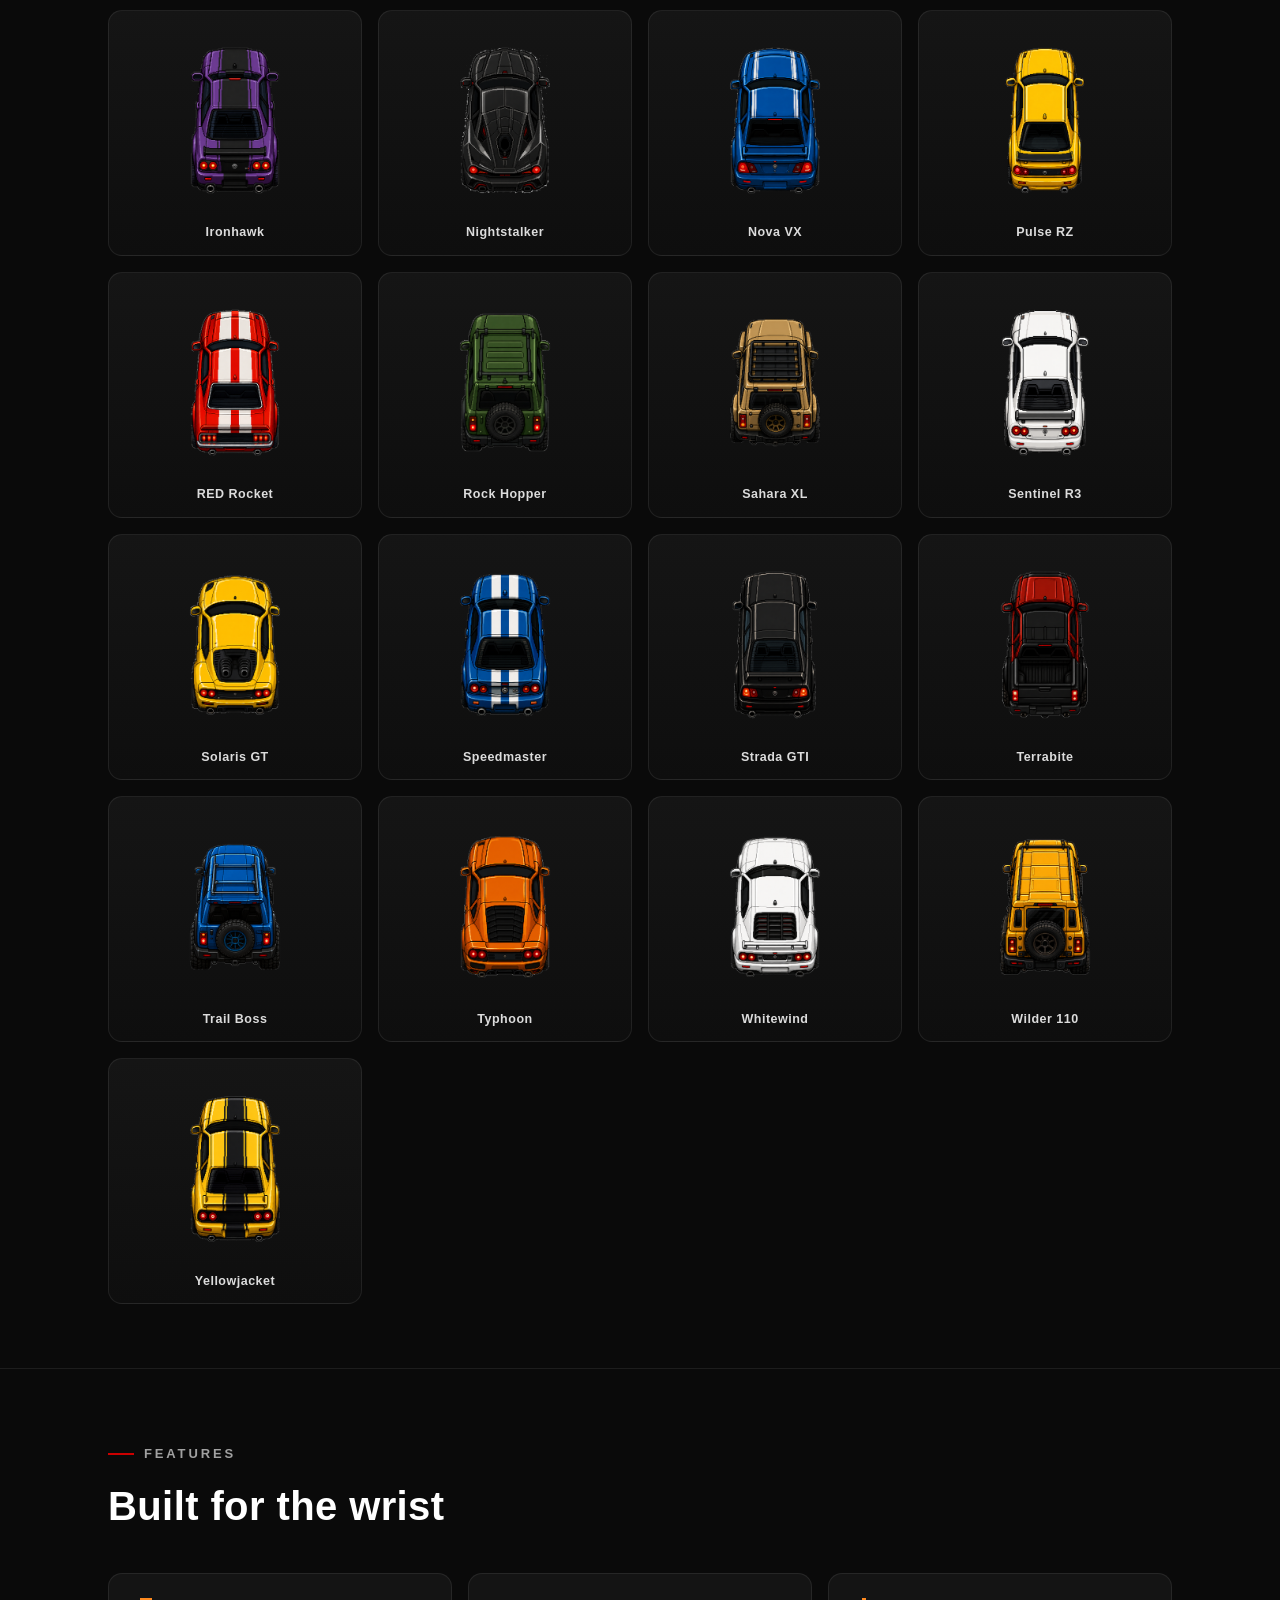
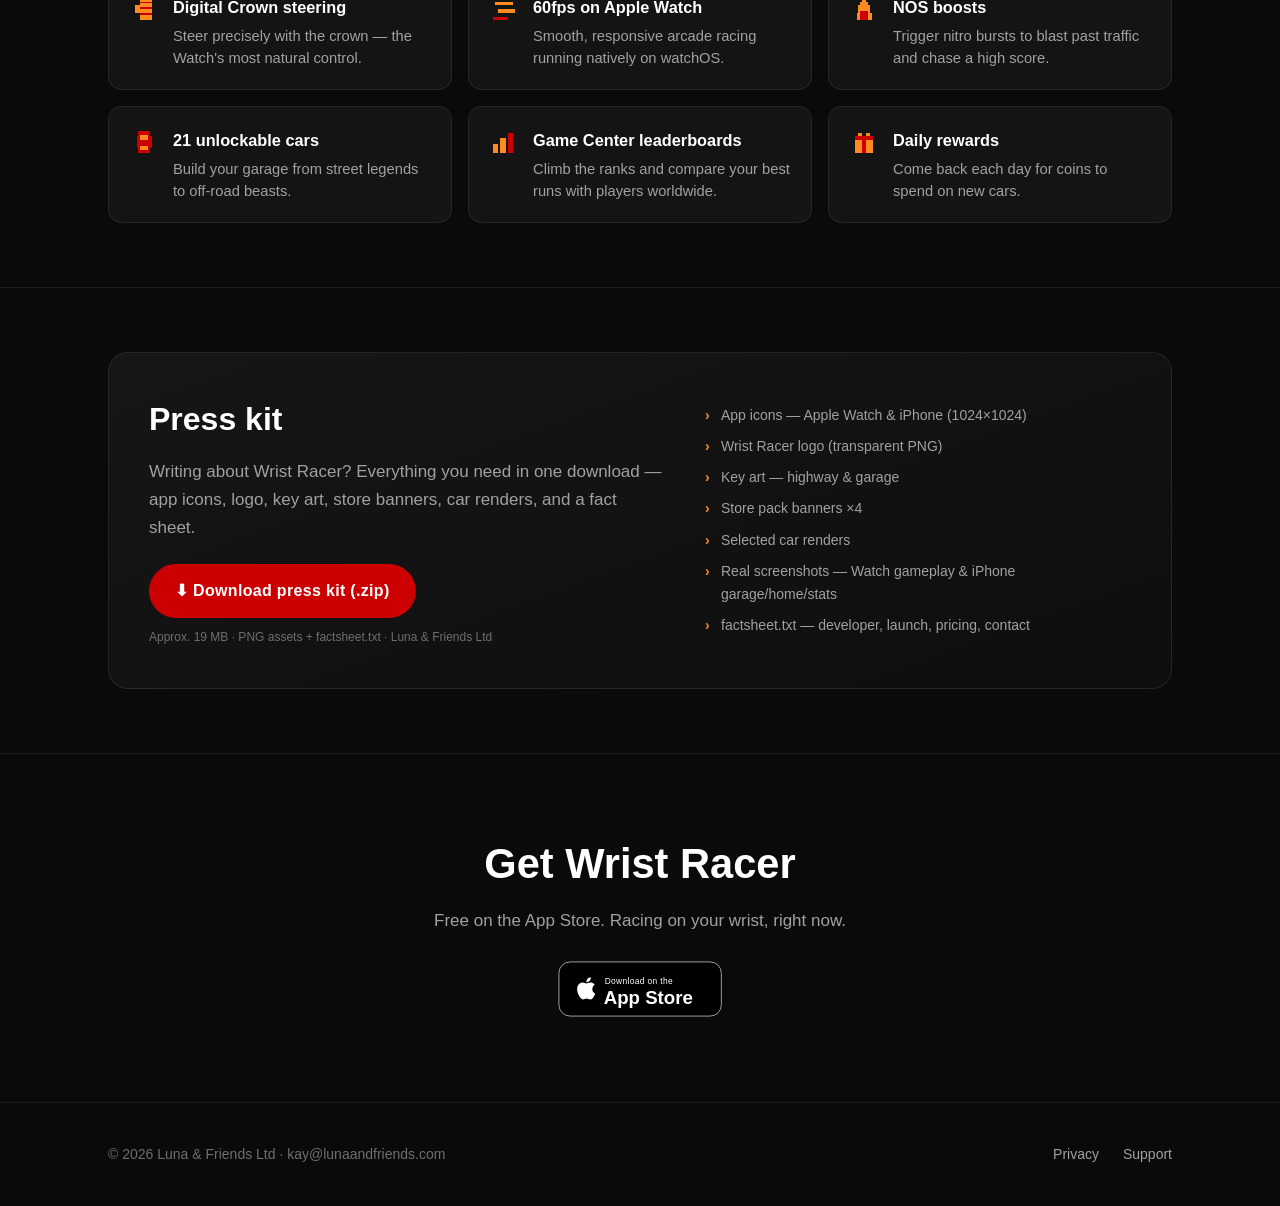
==== commit 5d7e4f99: "Hero chip: watchOS -> Apple Watch Co-Authored-By: Claude Opus 4.8 (1M context) <noreply@anthropic.co" ====
--- a/index.html
+++ b/index.html
@@ -47,7 +47,7 @@
           <p class="lp-meta">
             <span class="lp-chip live">Out now</span>
             <span class="lp-chip">Free · in-app purchases</span>
-            <span class="lp-chip">watchOS + iPhone</span>
+            <span class="lp-chip">Apple Watch + iPhone</span>
           </p>
           <a class="appstore-badge" href="https://apps.apple.com/app/wrist-racer-watch-racing/id6788880278" target="_blank" rel="noopener" aria-label="Download Wrist Racer on the App Store">
             <svg viewBox="0 0 176 60" role="img" aria-label="Download on the App Store" xmlns="http://www.w3.org/2000/svg">
--- a/styles.css
+++ b/styles.css
@@ -403,7 +403,7 @@
 
 /* Key-art flavour banner */
 .flavour { margin: 0 0 32px; border-radius: 18px; overflow: hidden; border: 1px solid var(--border); line-height: 0; }
-.flavour img { width: 100%; aspect-ratio: 24 / 8; object-fit: cover; object-position: center 42%; display: block; }
+.flavour img { width: 100%; aspect-ratio: 24 / 8; object-fit: cover; object-position: center 62%; display: block; }
 
 /* ---------- Cars grid ---------- */
 .cars-grid { display: grid; grid-template-columns: repeat(4, 1fr); gap: 16px; }
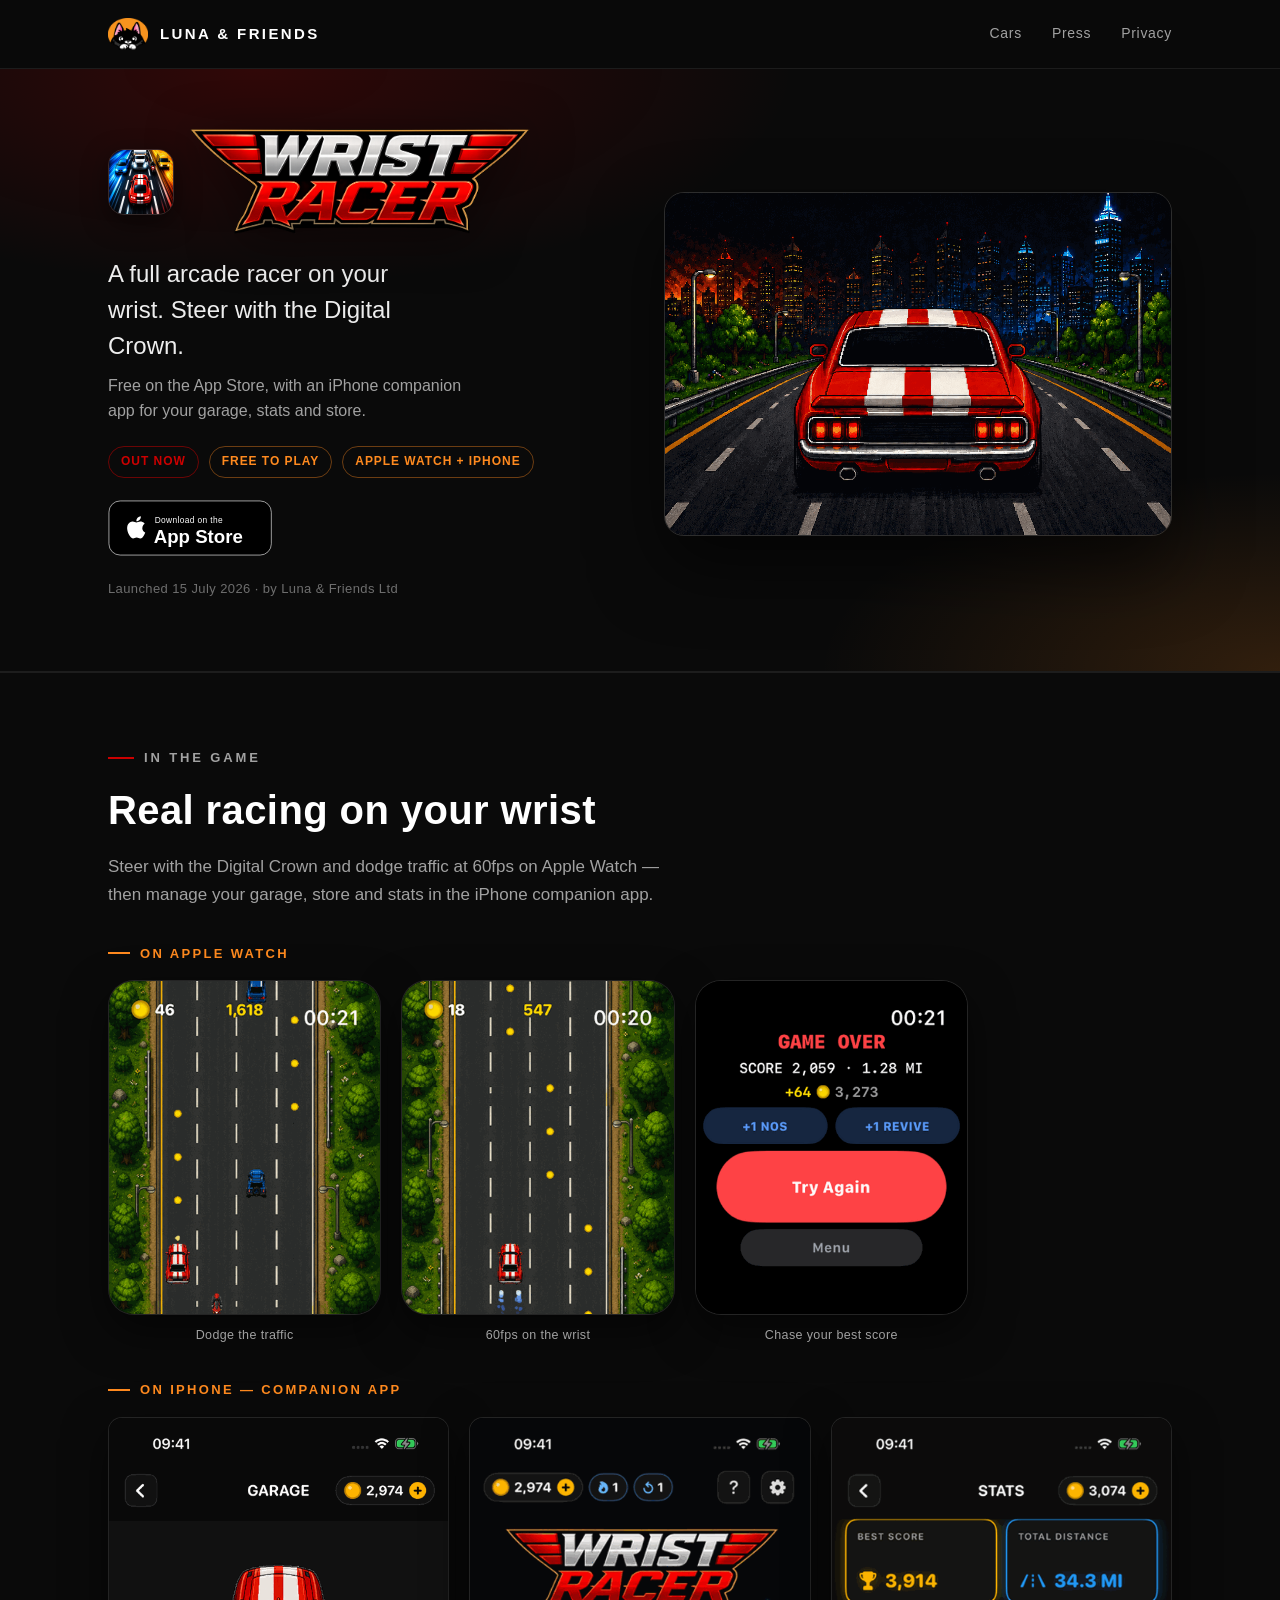
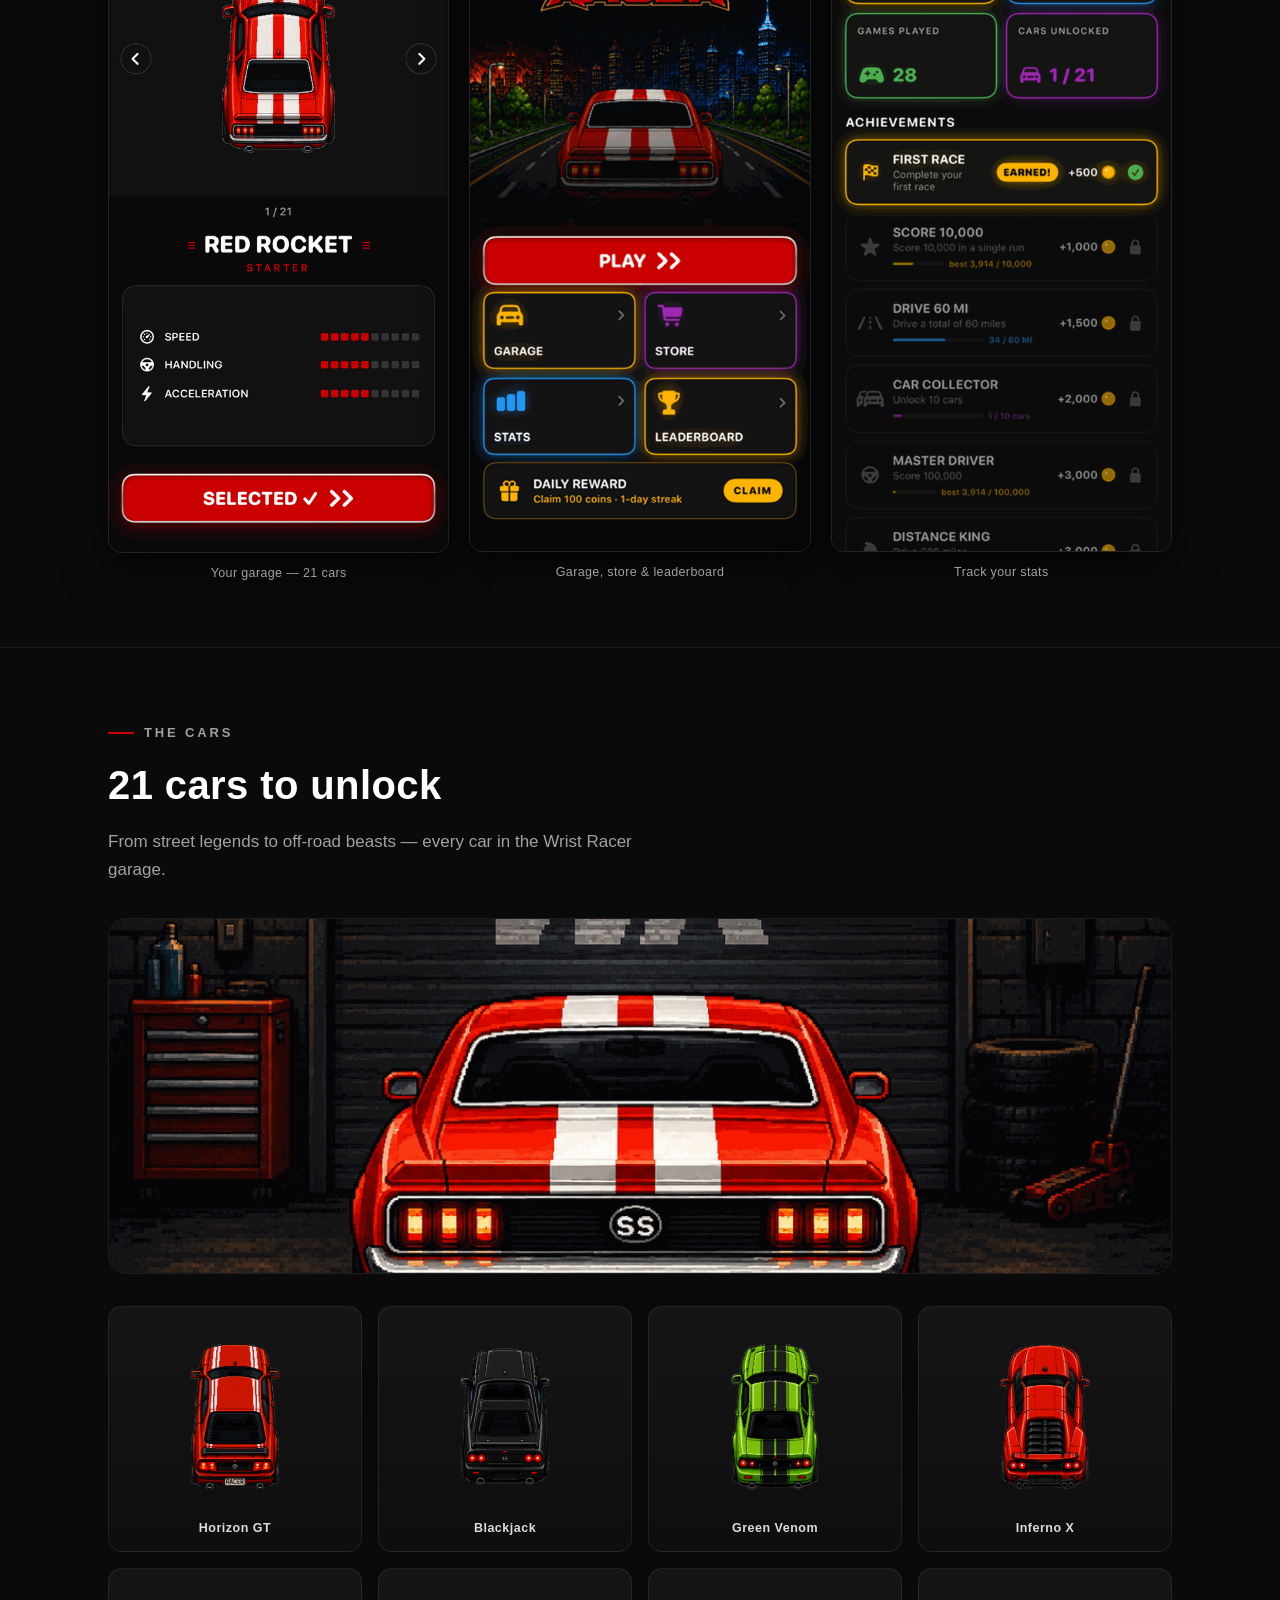
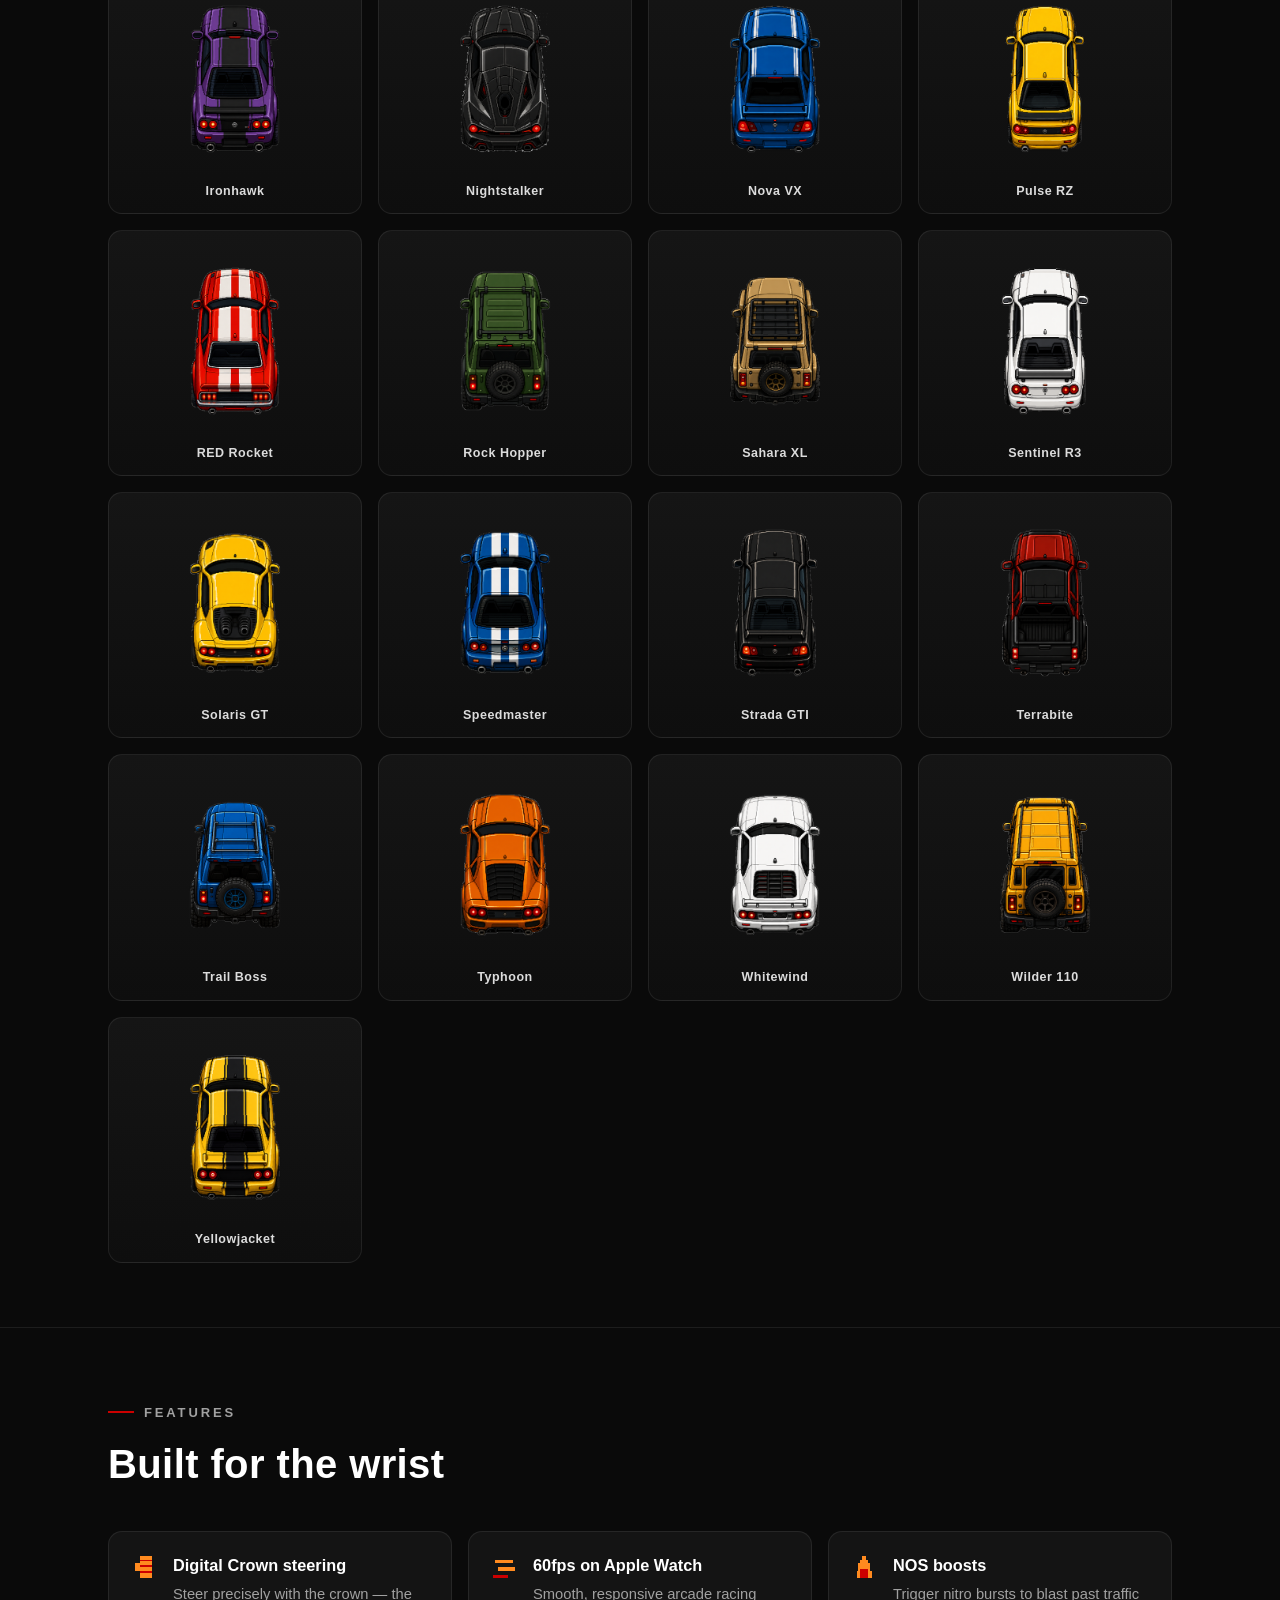
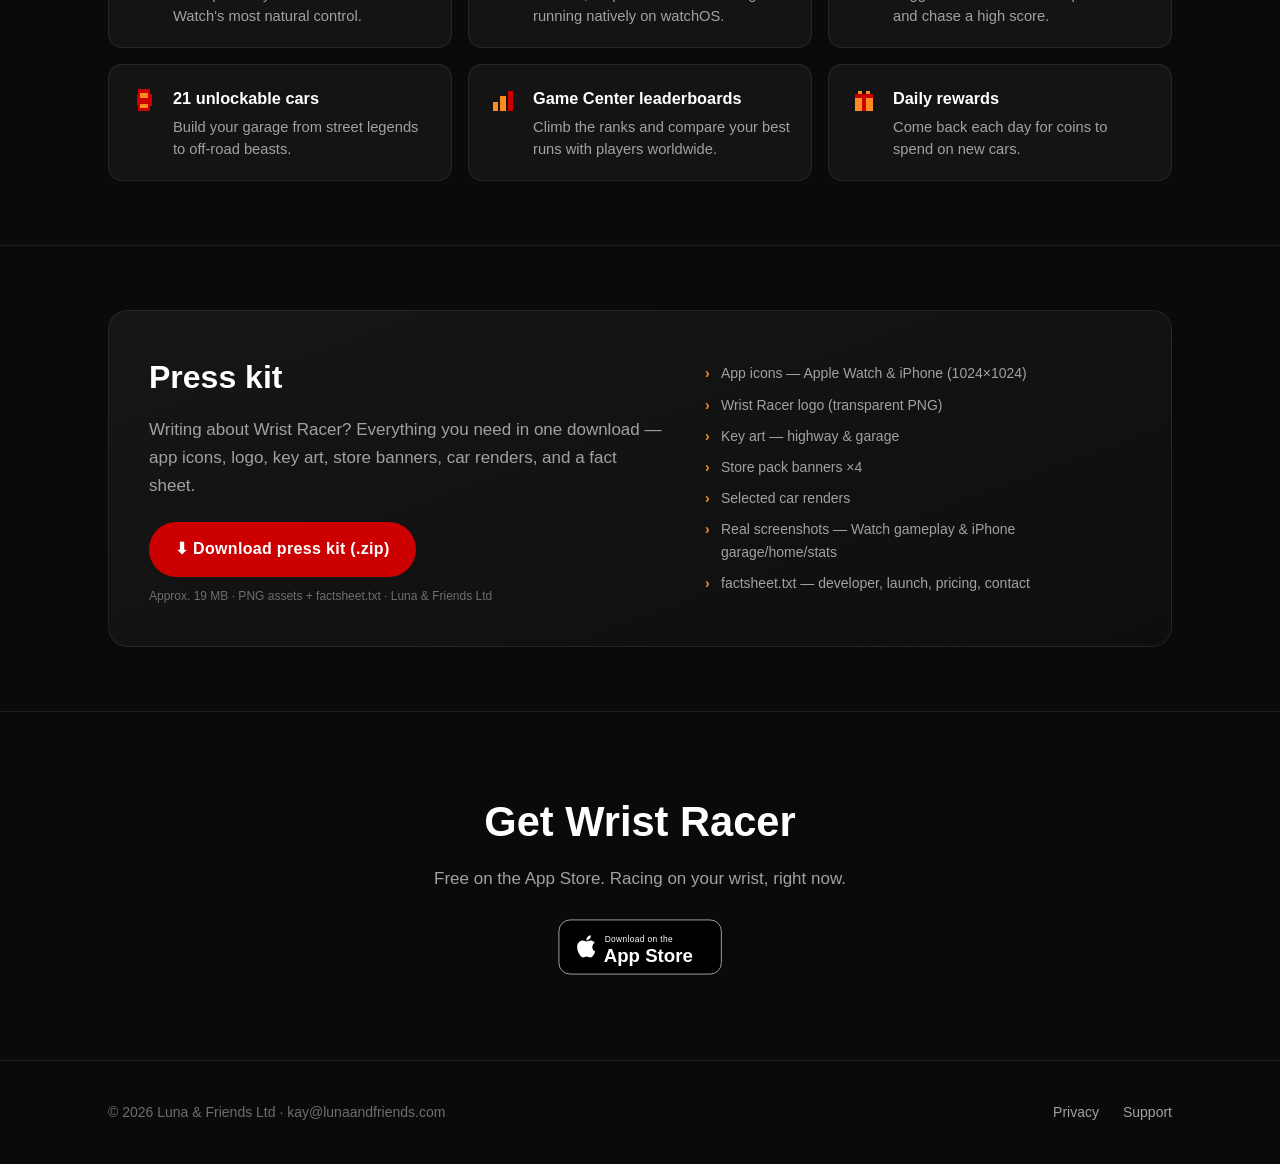
==== commit 8a6d4695: "Hero chip: Free · in-app purchases -> Free to play Co-Authored-By: Claude Opus 4.8 (1M context) <nor" ====
--- a/index.html
+++ b/index.html
@@ -46,7 +46,7 @@
           </div>
           <p class="lp-meta">
             <span class="lp-chip live">Out now</span>
-            <span class="lp-chip">Free · in-app purchases</span>
+            <span class="lp-chip">Free to play</span>
             <span class="lp-chip">Apple Watch + iPhone</span>
           </p>
           <a class="appstore-badge" href="https://apps.apple.com/app/wrist-racer-watch-racing/id6788880278" target="_blank" rel="noopener" aria-label="Download Wrist Racer on the App Store">
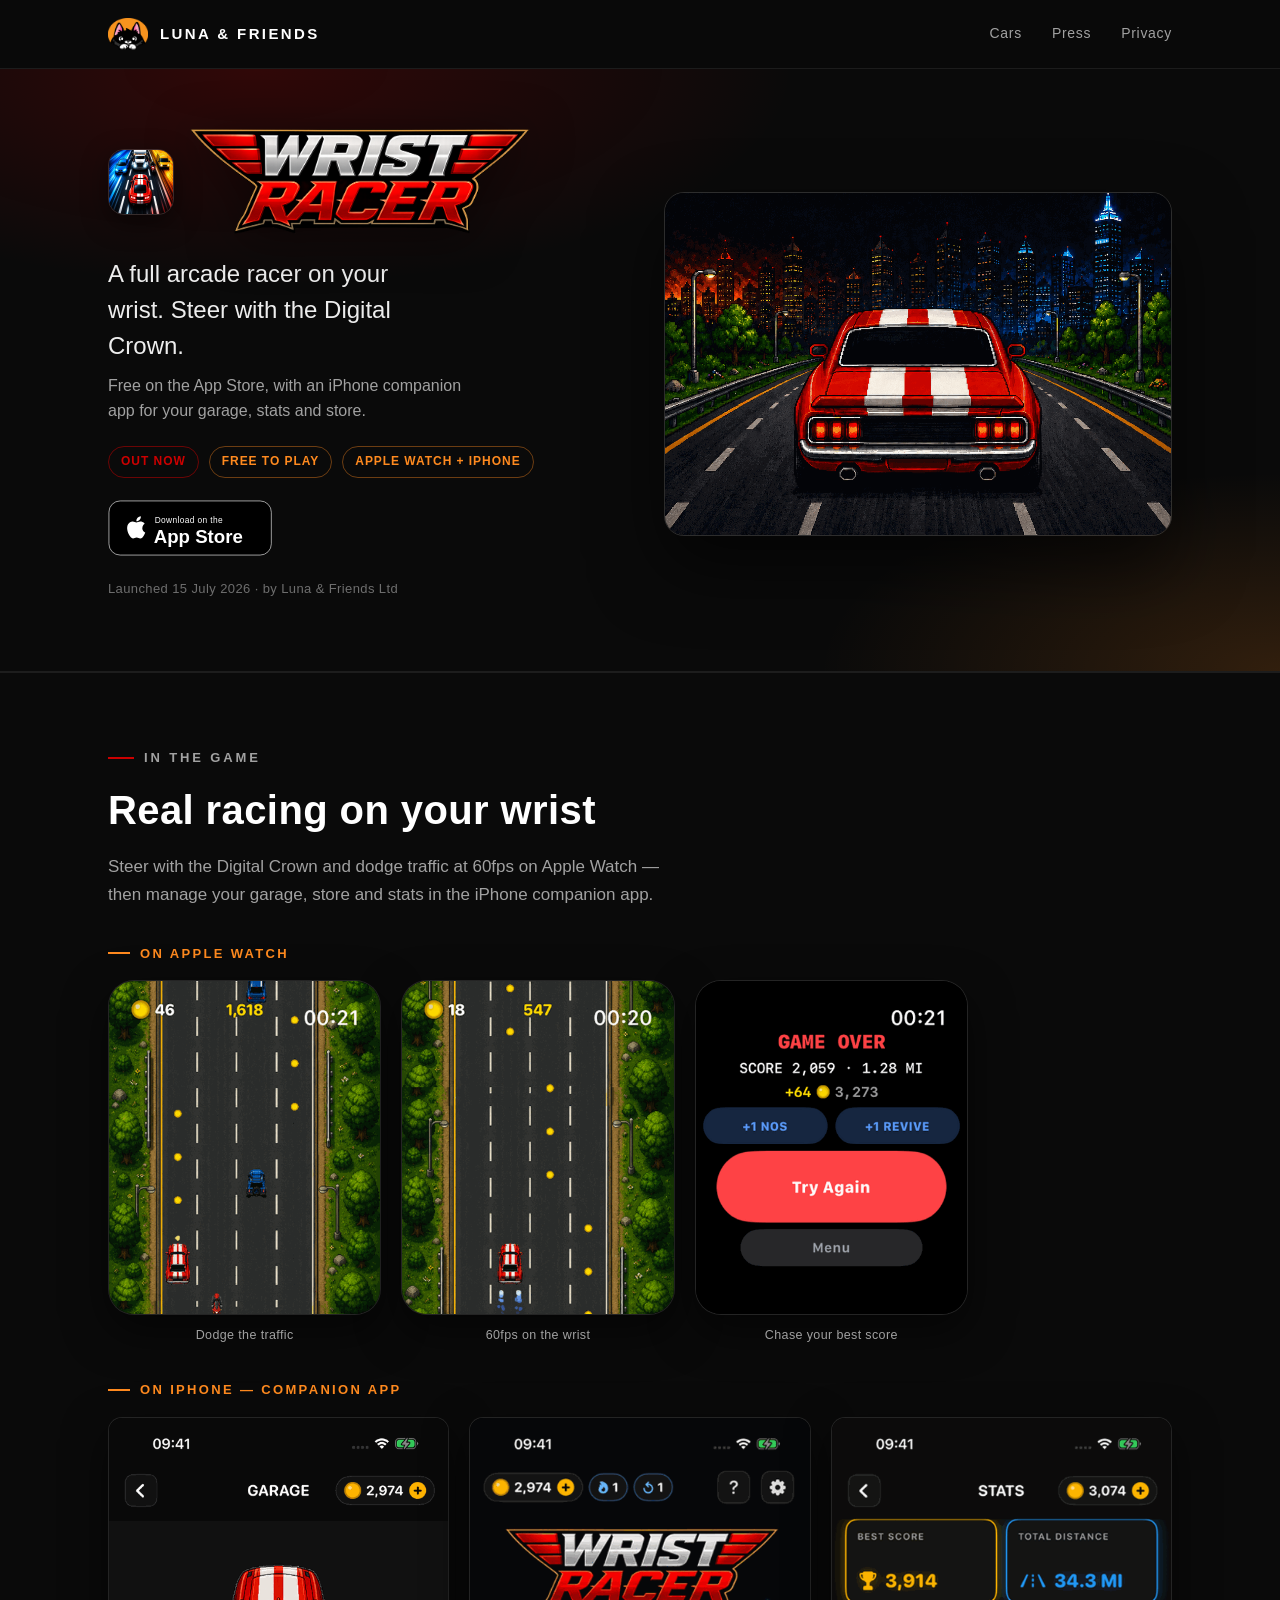
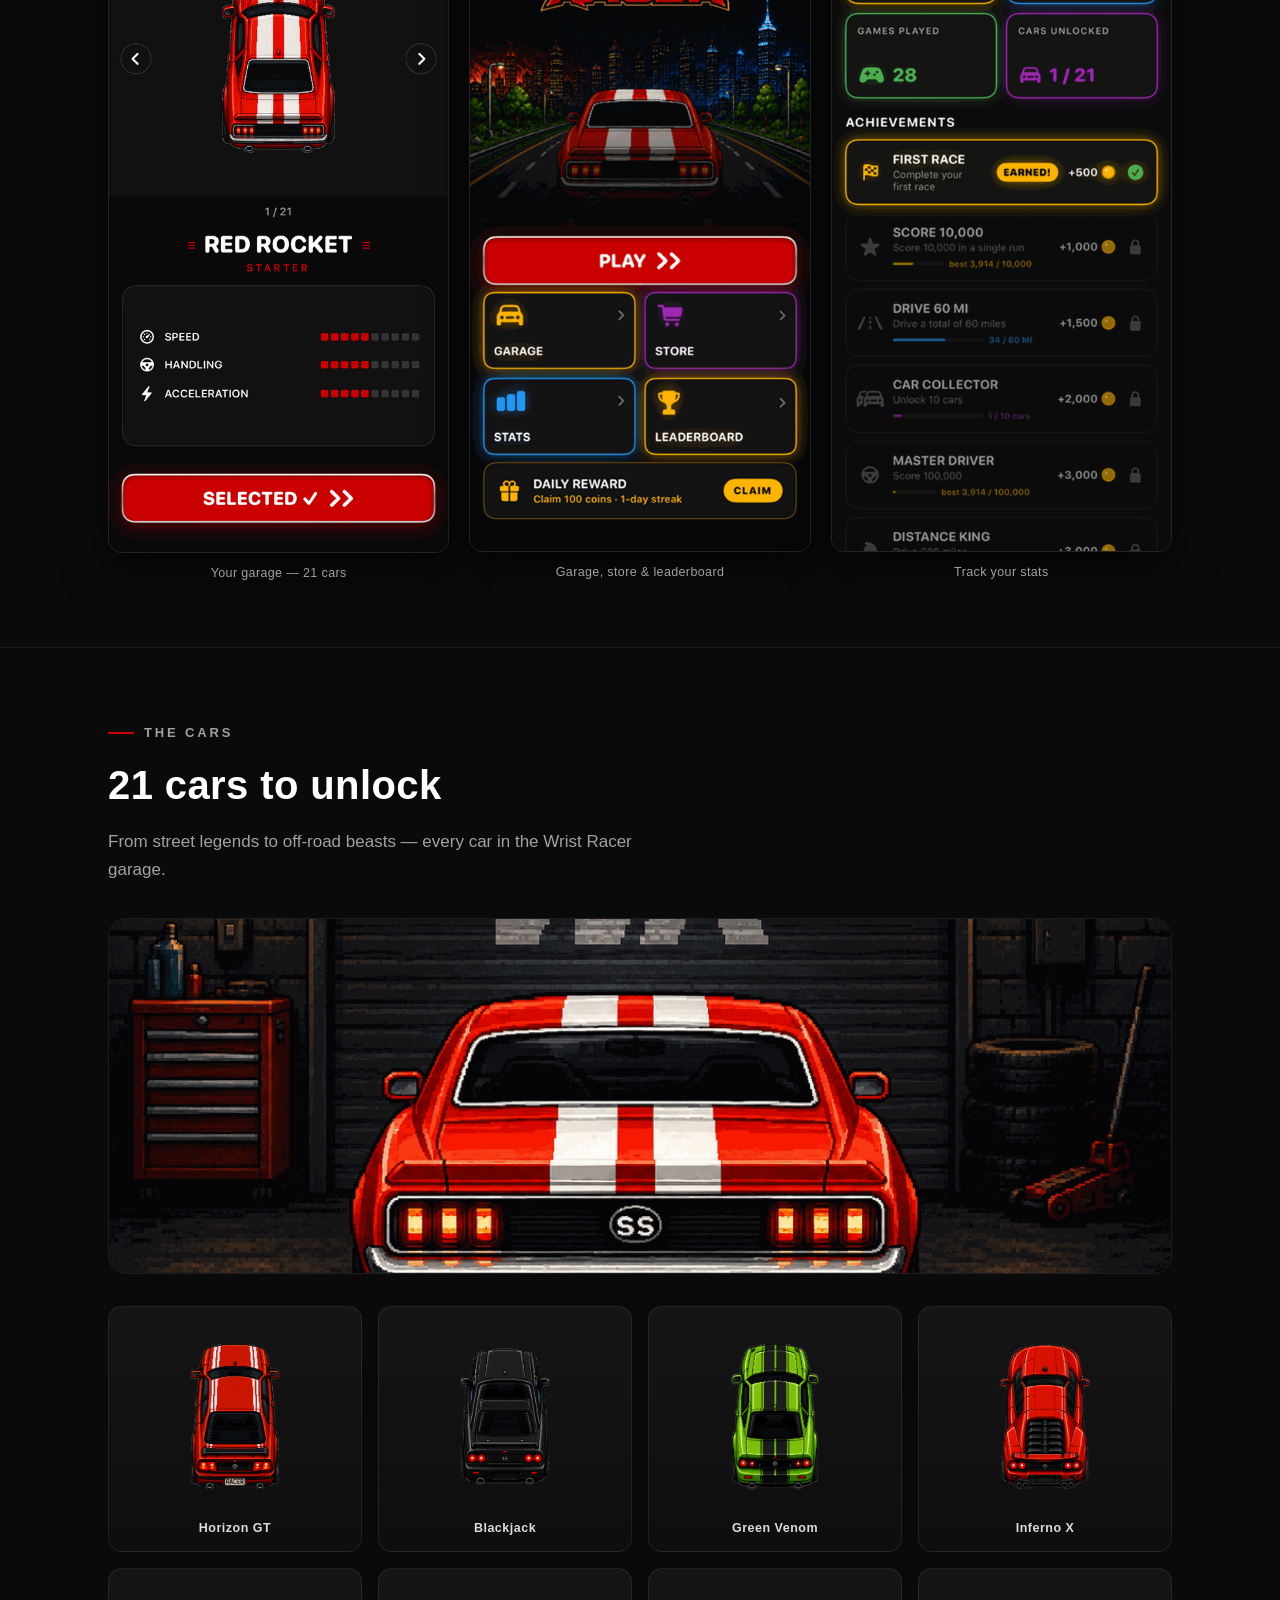
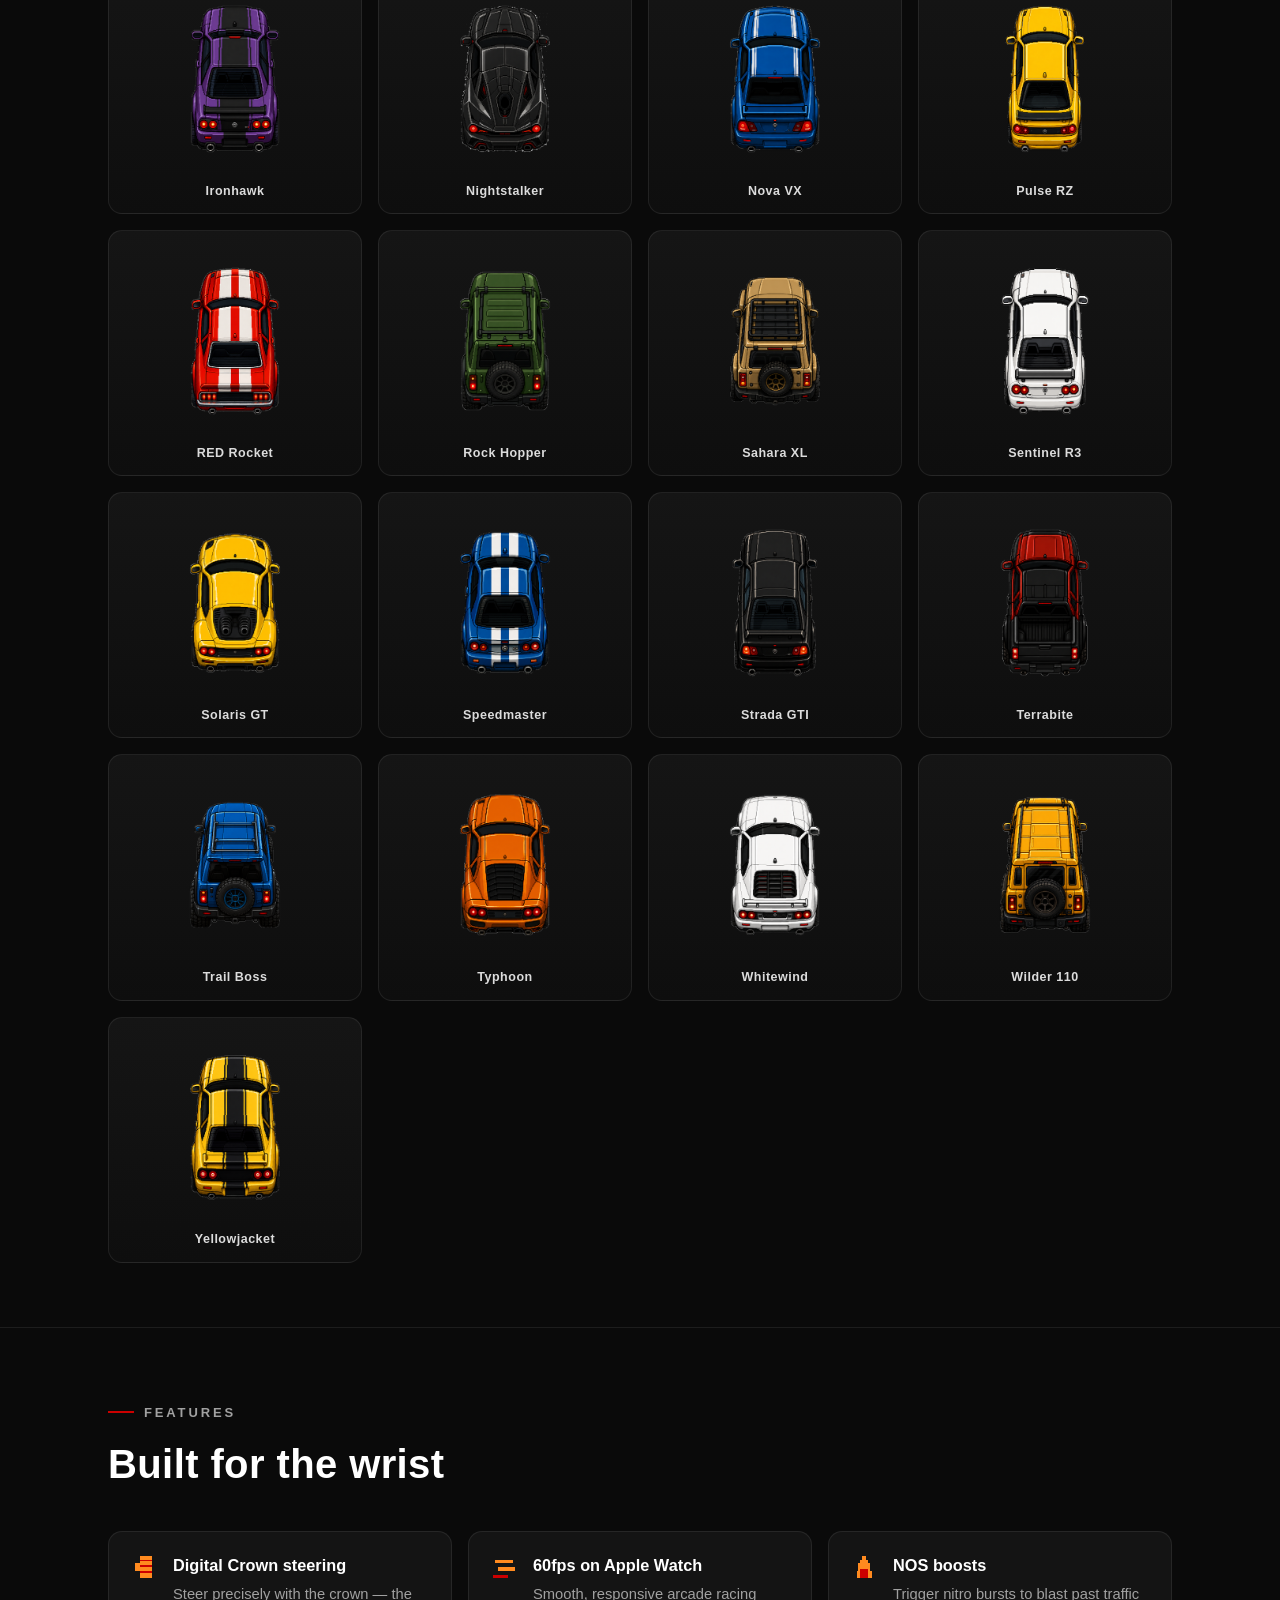
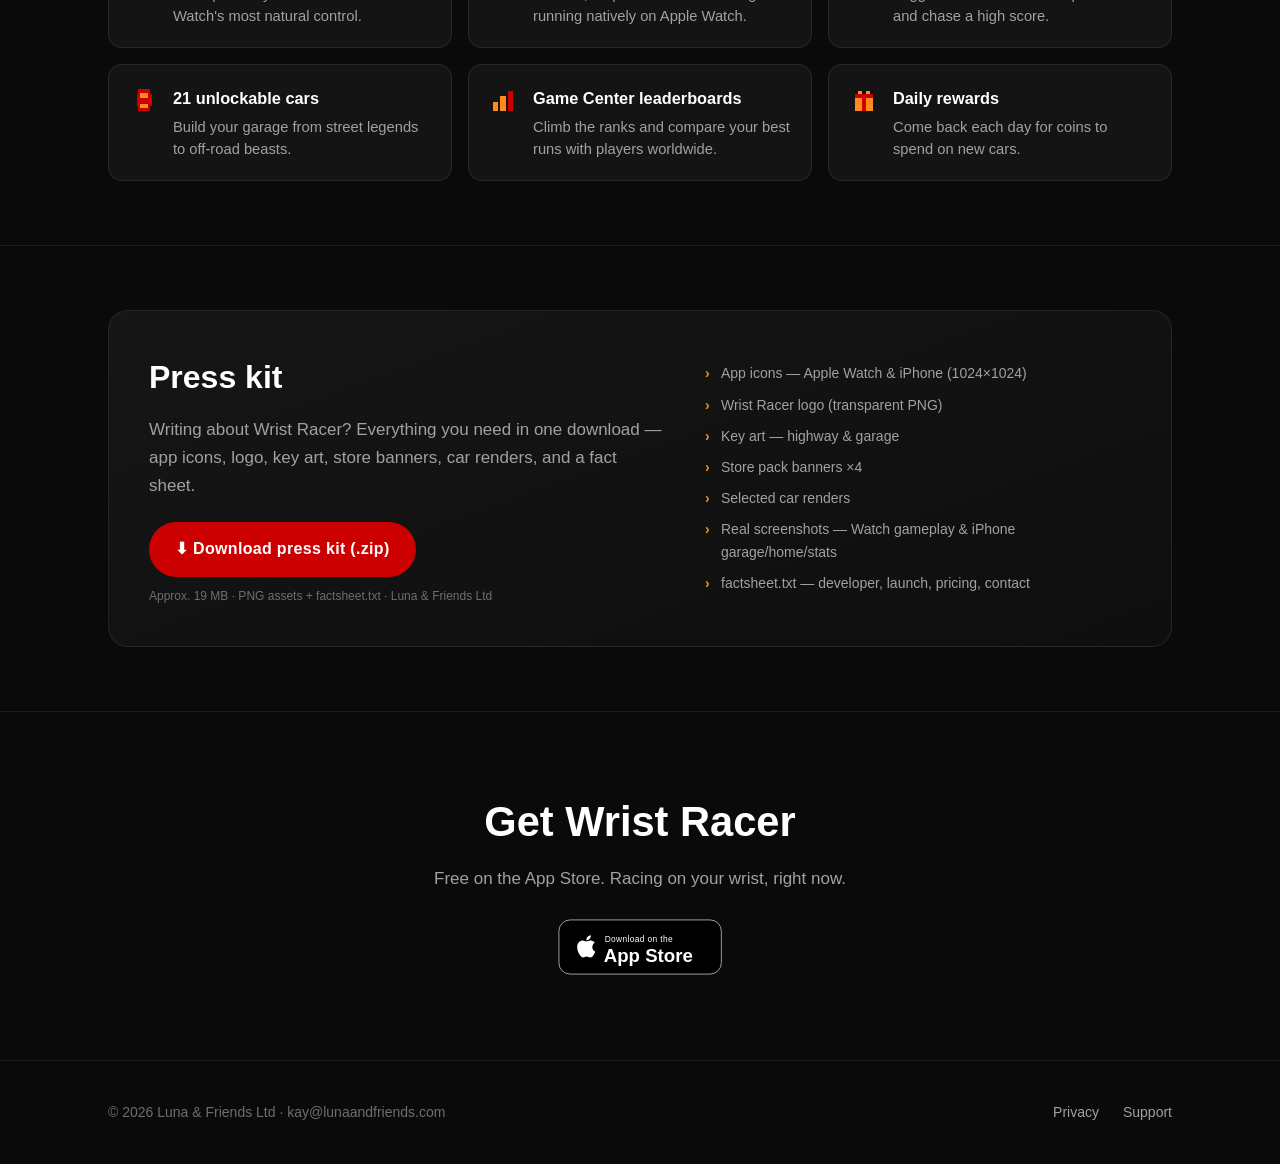
==== commit bdc0fa21: "Audit fixes: og:image -> highway hero, watchOS -> Apple Watch, favicon -> app icon Co-Authored-By: C" ====
--- a/index.html
+++ b/index.html
@@ -8,7 +8,7 @@
   <meta name="theme-color" content="#0A0A0A" />
   <meta property="og:title" content="Wrist Racer — a full arcade racer on your wrist" />
   <meta property="og:description" content="A full arcade racer on your wrist. Steer with the Digital Crown. Free on the App Store, with an iPhone companion app for your garage, stats and store." />
-  <meta property="og:image" content="https://lunaandfriends.com/images/shots/garage.png" />
+  <meta property="og:image" content="https://lunaandfriends.com/images/wrist-racer-hero.png" />
   <meta property="og:type" content="website" />
   <link rel="icon" href="images/favicon.ico" sizes="any" />
   <link rel="icon" type="image/png" sizes="32x32" href="images/favicon-32.png" />
@@ -158,7 +158,7 @@
         </div>
         <div class="features-grid">
           <div class="feature"><span class="fi"><svg class="pxi" viewBox="0 0 16 16" shape-rendering="crispEdges" aria-hidden="true"><rect x="6" y="2" width="6" height="12" fill="#FF8A1F"/><rect x="6" y="4" width="6" height="1" fill="#CC0000"/><rect x="6" y="7" width="6" height="1" fill="#CC0000"/><rect x="6" y="10" width="6" height="1" fill="#CC0000"/><rect x="3" y="6" width="3" height="4" fill="#FF8A1F"/></svg></span><div><h3>Digital Crown steering</h3><p>Steer precisely with the crown — the Watch's most natural control.</p></div></div>
-          <div class="feature"><span class="fi"><svg class="pxi" viewBox="0 0 16 16" shape-rendering="crispEdges" aria-hidden="true"><rect x="3" y="4" width="10" height="2" fill="#FF8A1F"/><rect x="5" y="8" width="9" height="2" fill="#FF8A1F"/><rect x="2" y="12" width="8" height="2" fill="#CC0000"/></svg></span><div><h3>60fps on Apple Watch</h3><p>Smooth, responsive arcade racing running natively on watchOS.</p></div></div>
+          <div class="feature"><span class="fi"><svg class="pxi" viewBox="0 0 16 16" shape-rendering="crispEdges" aria-hidden="true"><rect x="3" y="4" width="10" height="2" fill="#FF8A1F"/><rect x="5" y="8" width="9" height="2" fill="#FF8A1F"/><rect x="2" y="12" width="8" height="2" fill="#CC0000"/></svg></span><div><h3>60fps on Apple Watch</h3><p>Smooth, responsive arcade racing running natively on Apple Watch.</p></div></div>
           <div class="feature"><span class="fi"><svg class="pxi" viewBox="0 0 16 16" shape-rendering="crispEdges" aria-hidden="true"><rect x="7" y="2" width="2" height="2" fill="#FF8A1F"/><rect x="6" y="4" width="4" height="2" fill="#FF8A1F"/><rect x="5" y="6" width="6" height="4" fill="#FF8A1F"/><rect x="4" y="10" width="8" height="4" fill="#FF8A1F"/><rect x="6" y="9" width="4" height="5" fill="#CC0000"/></svg></span><div><h3>NOS boosts</h3><p>Trigger nitro bursts to blast past traffic and chase a high score.</p></div></div>
           <div class="feature"><span class="fi"><svg class="pxi" viewBox="0 0 16 16" shape-rendering="crispEdges" aria-hidden="true"><rect x="5" y="2" width="6" height="12" fill="#CC0000"/><rect x="4" y="5" width="8" height="6" fill="#CC0000"/><rect x="6" y="4" width="4" height="3" fill="#FF8A1F"/><rect x="6" y="10" width="4" height="2" fill="#FF8A1F"/></svg></span><div><h3>21 unlockable cars</h3><p>Build your garage from street legends to off-road beasts.</p></div></div>
           <div class="feature"><span class="fi"><svg class="pxi" viewBox="0 0 16 16" shape-rendering="crispEdges" aria-hidden="true"><rect x="2" y="9" width="3" height="5" fill="#FF8A1F"/><rect x="6" y="6" width="3" height="8" fill="#FF8A1F"/><rect x="10" y="3" width="3" height="11" fill="#CC0000"/></svg></span><div><h3>Game Center leaderboards</h3><p>Climb the ranks and compare your best runs with players worldwide.</p></div></div>
